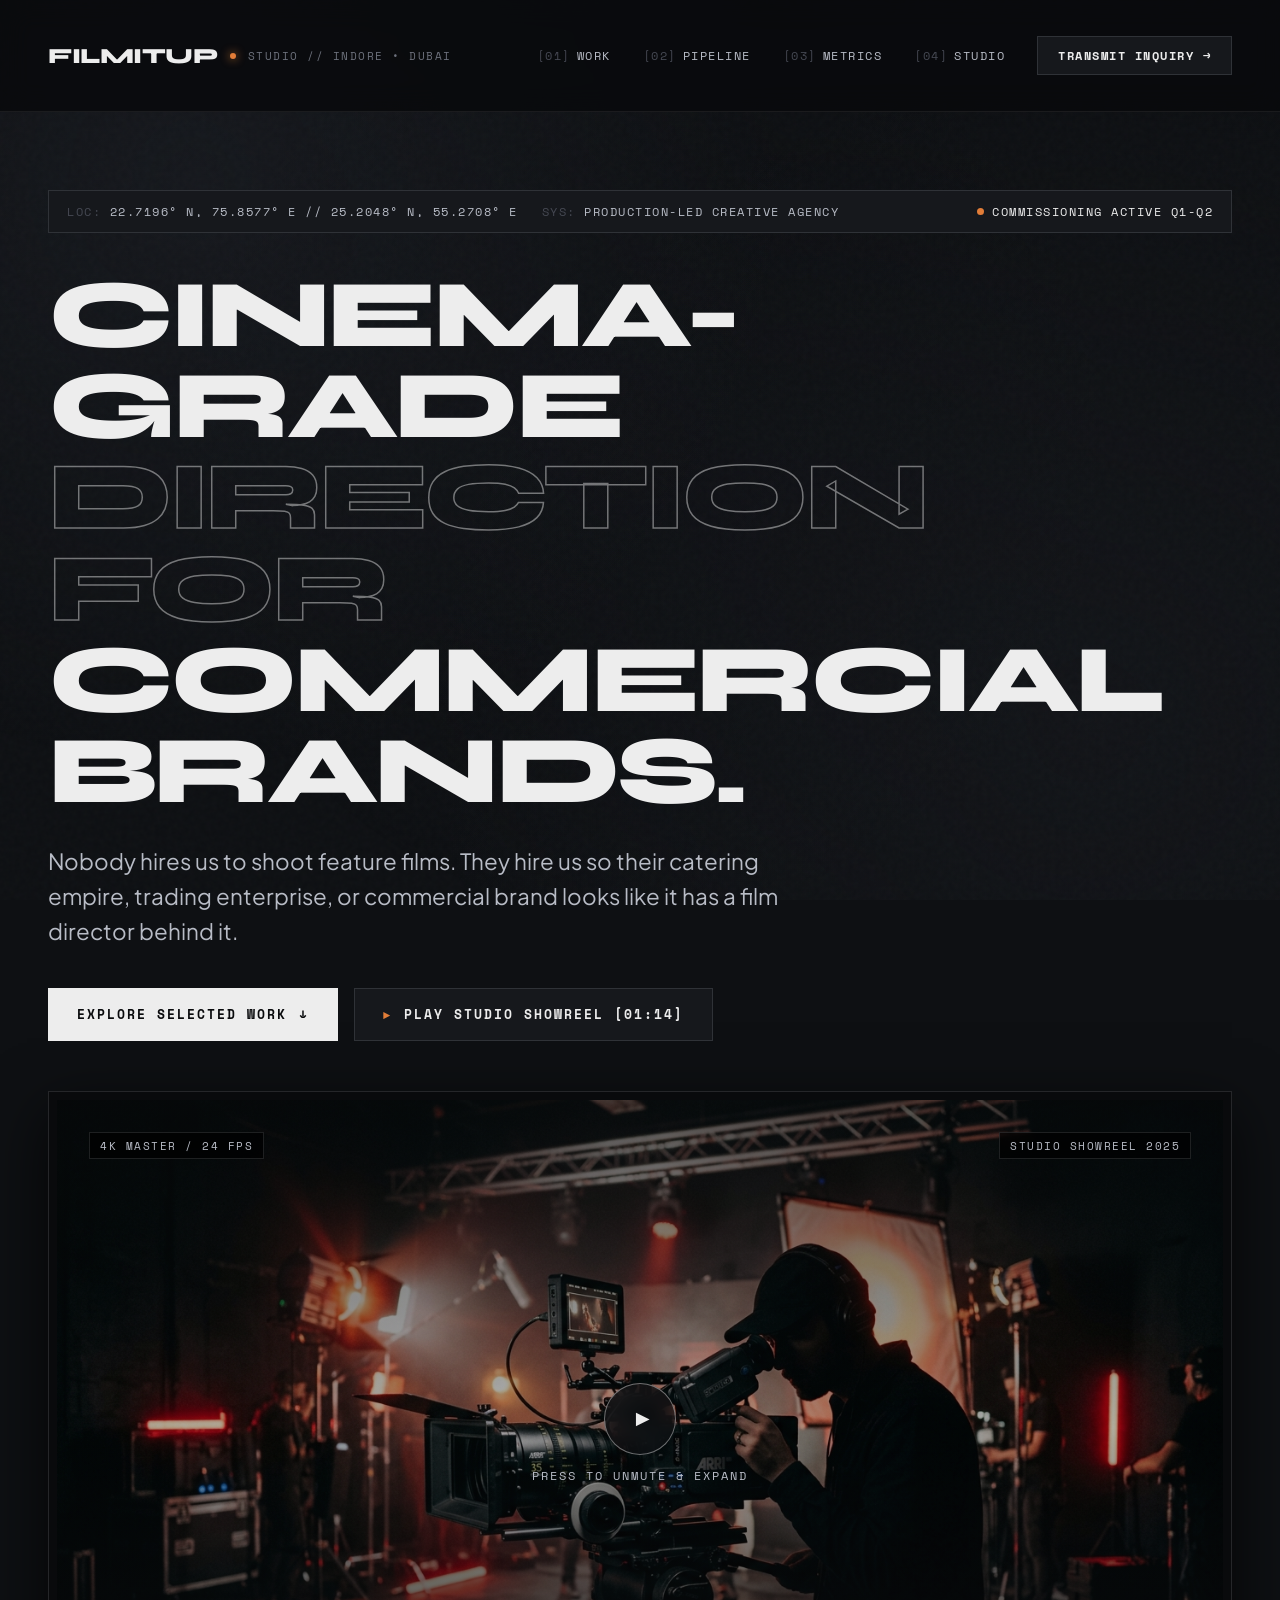
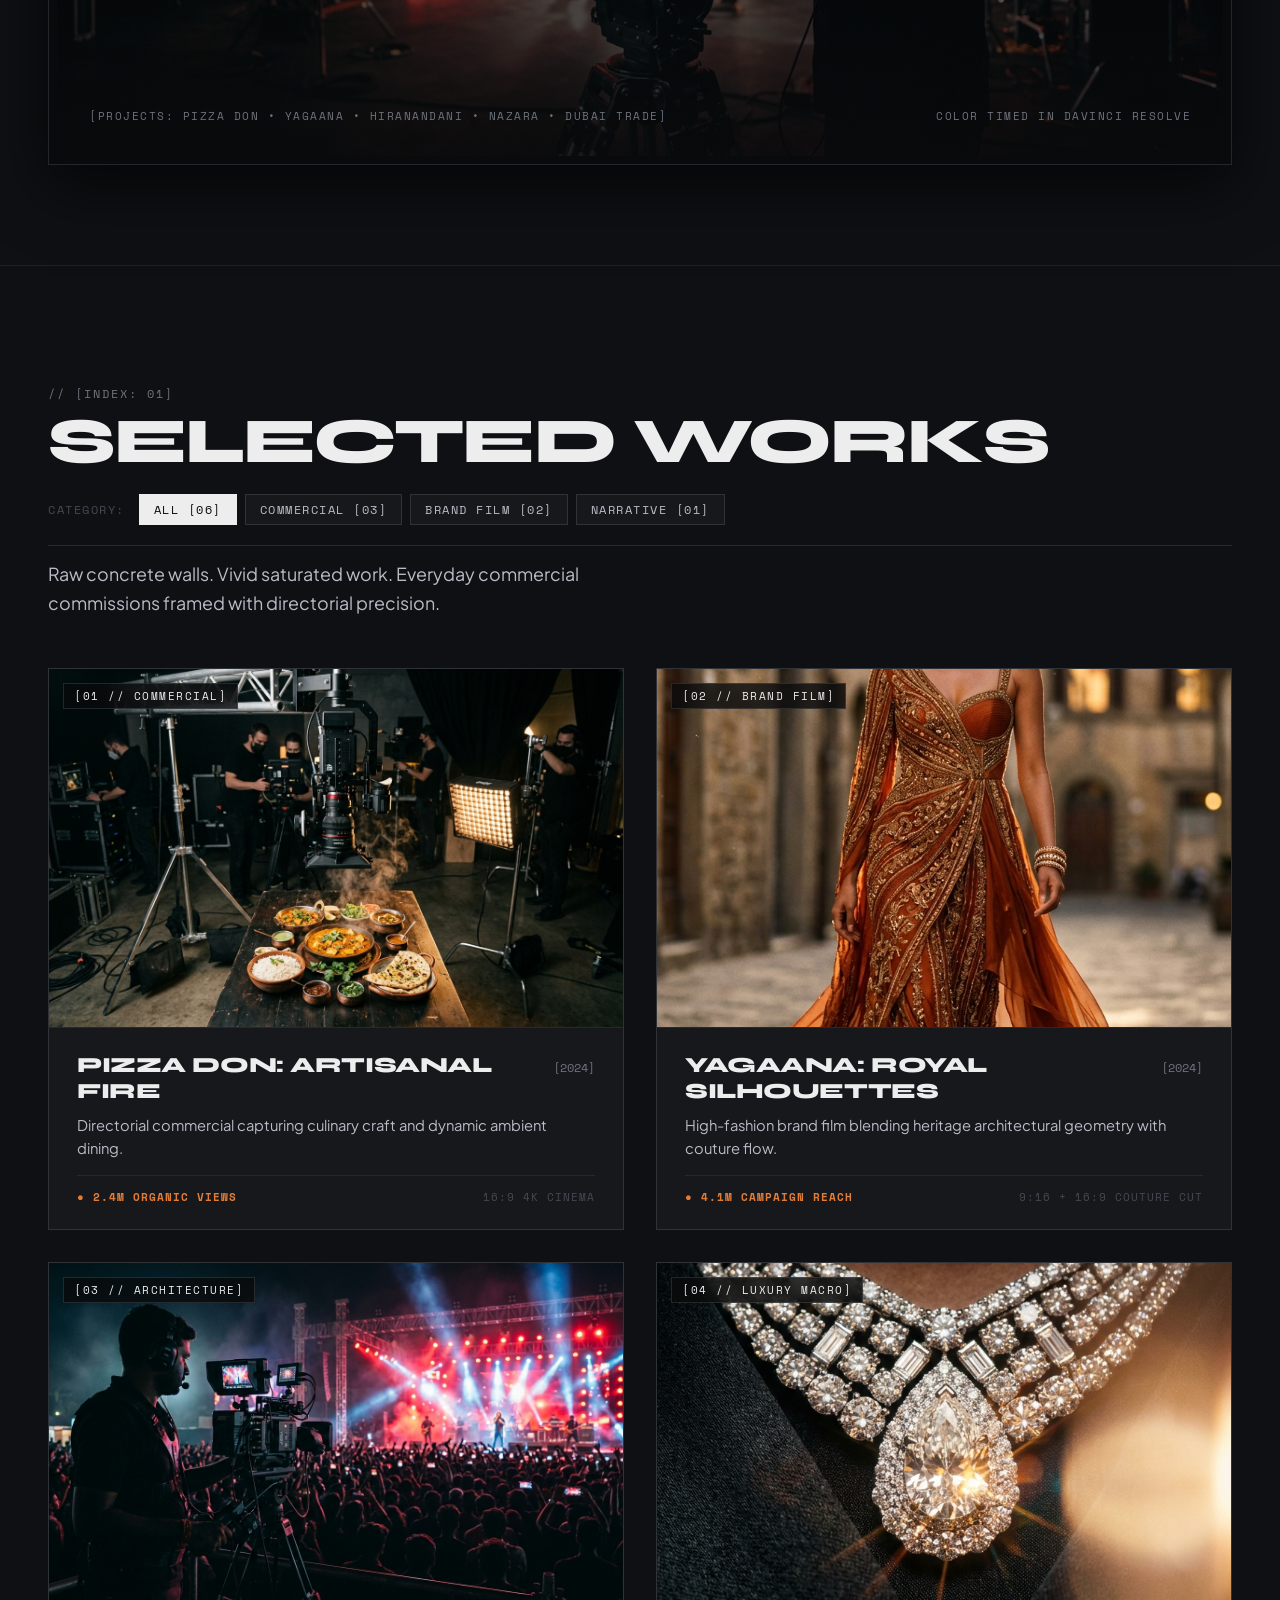
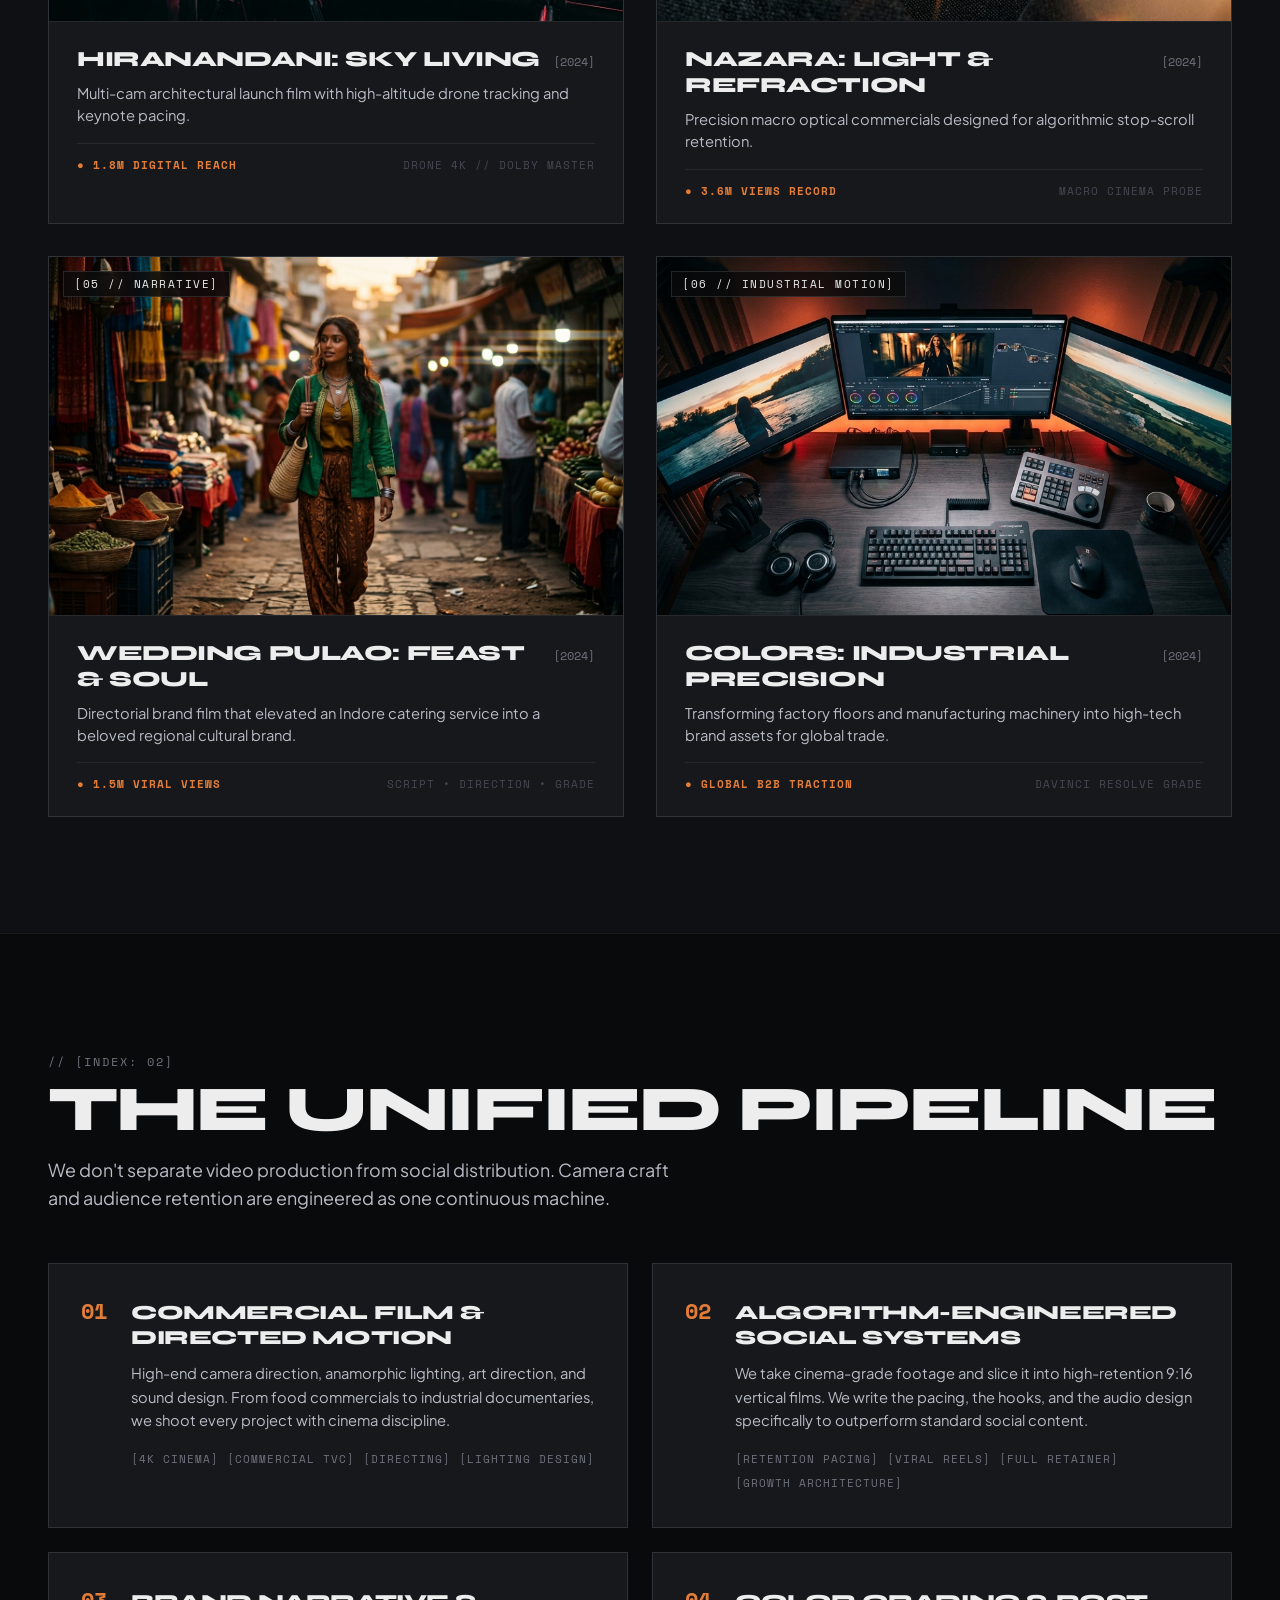
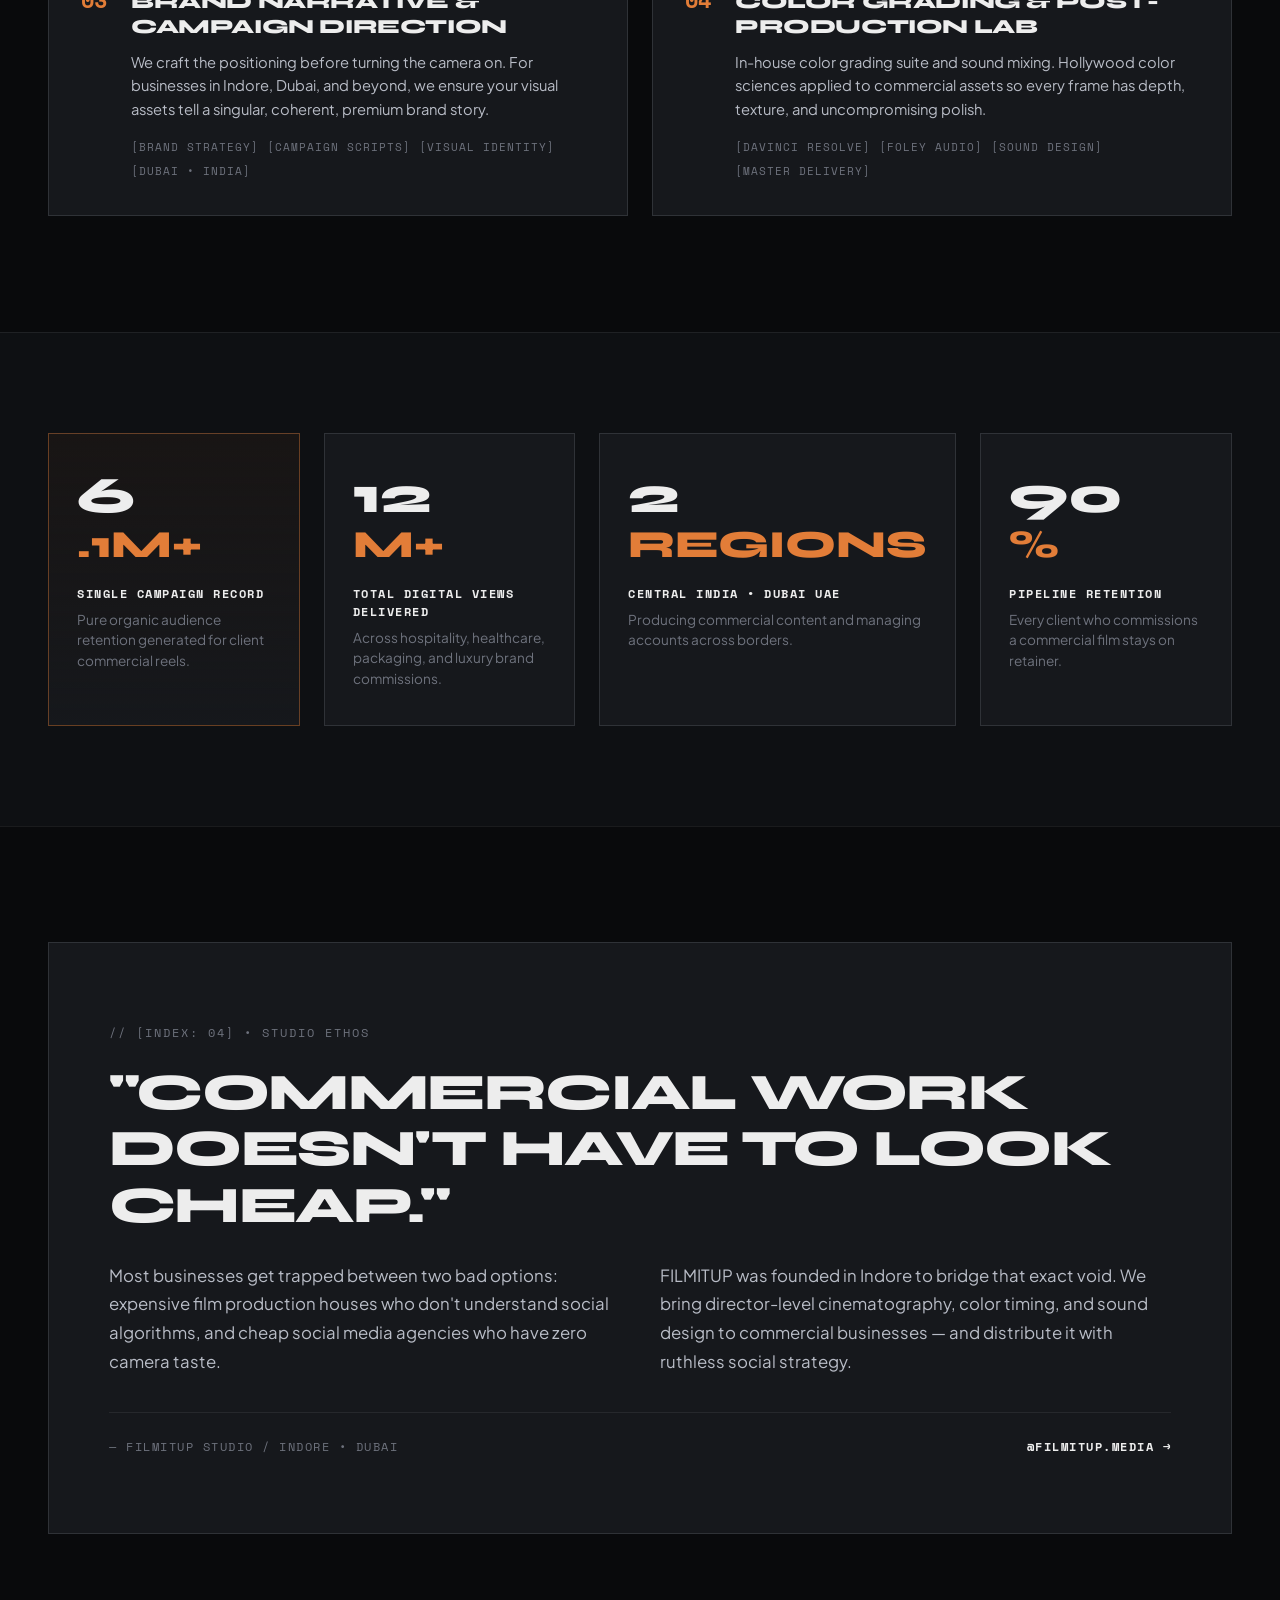
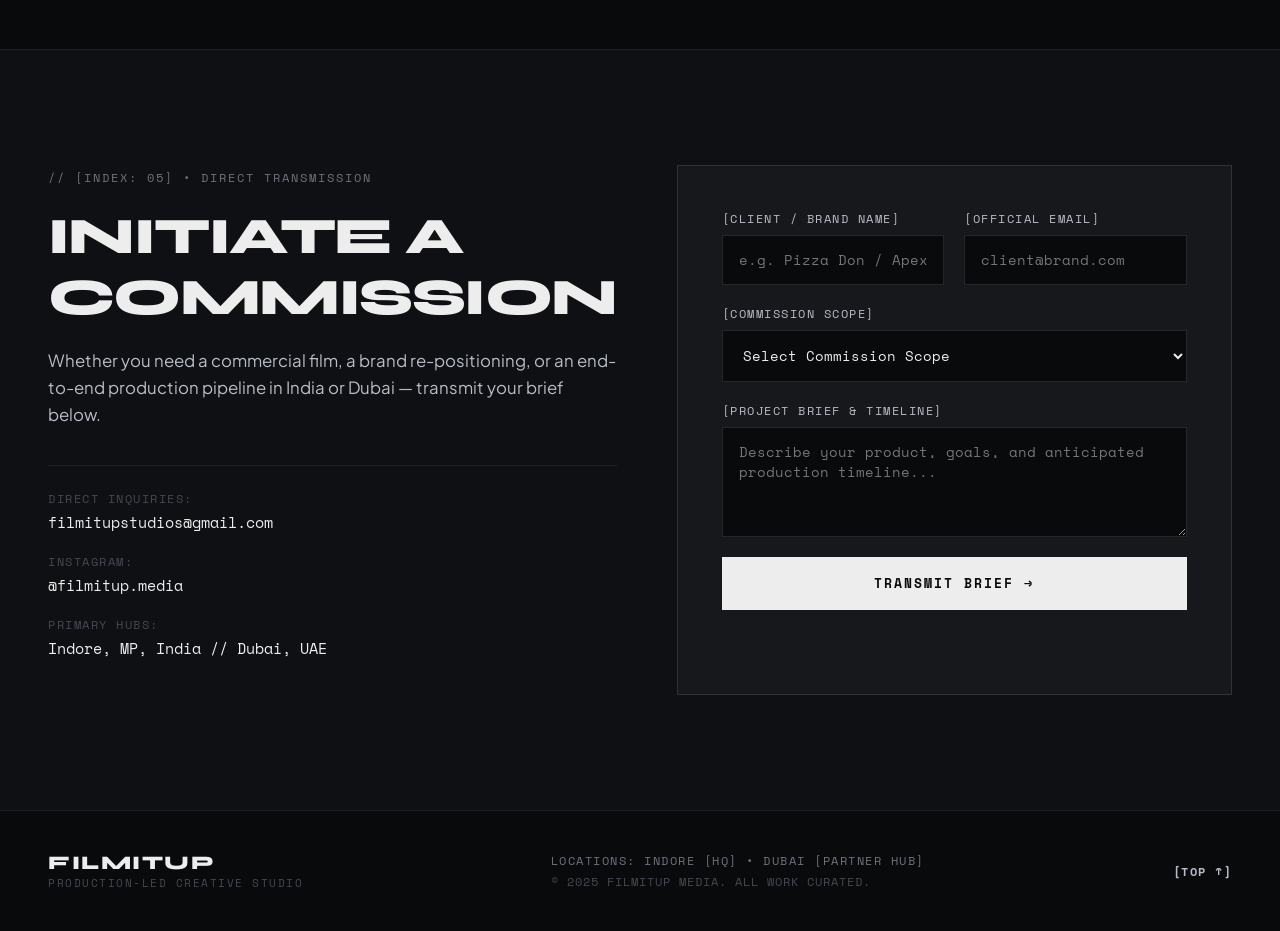
==== index.html @ 213236f2 "feat: FilmItUp brutalist concrete studio redesign" ====
<!DOCTYPE html>
<html lang="en">
<head>
  <meta charset="UTF-8" />
  <meta name="viewport" content="width=device-width, initial-scale=1.0" />
  <title>FILMITUP — Production-Led Creative Studio / Indore & Dubai</title>
  <meta name="description" content="FILMITUP is a production-led visual studio. We bring cinema-grade direction, commercial film production, and social-first systems to brands across India and Dubai." />
  
  <!-- Open Graph -->
  <meta property="og:type" content="website" />
  <meta property="og:title" content="FILMITUP — Production-Led Creative Studio" />
  <meta property="og:description" content="Cinema-grade direction applied to commercial brands across India & Dubai." />
  <meta property="og:url" content="https://filmitup.in/" />

  <!-- Fonts: Syne (Brutalist Architecture Display), Plus Jakarta Sans (Clean Grotesk Body), Space Mono (Technical Coordinates) -->
  <link rel="preconnect" href="https://fonts.googleapis.com">
  <link rel="preconnect" href="https://fonts.gstatic.com" crossorigin>
  <link href="https://fonts.googleapis.com/css2?family=Plus+Jakarta+Sans:wght@300;400;500;600;700;800&family=Space+Mono:ital,wght@0,400;0,700;1,400&family=Syne:wght@600;700;800&display=swap" rel="stylesheet">

  <link rel="stylesheet" href="style.css" />
</head>
<body class="studio-body">

  <!-- Ambient Fog Overlay & Film Grain -->
  <div class="fog-overlay" aria-hidden="true"></div>
  <div class="noise-overlay" aria-hidden="true"></div>

  <!-- Header / Navigation -->
  <header class="header">
    <div class="header-inner">
      <a href="#" class="brand-monolith">
        <span class="brand-code">FILMITUP</span>
        <span class="brand-status-dot"></span>
        <span class="brand-sub">STUDIO // INDORE &bull; DUBAI</span>
      </a>

      <nav class="nav-cluster">
        <a href="#work" class="nav-item"><span class="mono-idx">[01]</span> WORK</a>
        <a href="#pipeline" class="nav-item"><span class="mono-idx">[02]</span> PIPELINE</a>
        <a href="#metrics" class="nav-item"><span class="mono-idx">[03]</span> METRICS</a>
        <a href="#studio" class="nav-item"><span class="mono-idx">[04]</span> STUDIO</a>
        <a href="#contact" class="nav-cta-btn">TRANSMIT INQUIRY &rarr;</a>
      </nav>

      <button class="menu-toggle" id="menuToggle" aria-label="Toggle navigation">
        <span class="bar"></span>
        <span class="bar"></span>
      </button>
    </div>
  </header>

  <!-- Mobile Drawer -->
  <div class="mobile-drawer" id="mobileDrawer">
    <div class="drawer-header">
      <span class="mono-tag">// NAVIGATION INDEX</span>
      <button class="drawer-close" id="drawerClose">&times;</button>
    </div>
    <div class="drawer-links">
      <a href="#work" class="drawer-item"><span class="drawer-num">01</span> SELECTED WORK</a>
      <a href="#pipeline" class="drawer-item"><span class="drawer-num">02</span> THE PIPELINE</a>
      <a href="#metrics" class="drawer-item"><span class="drawer-num">03</span> PROVEN IMPACT</a>
      <a href="#studio" class="drawer-item"><span class="drawer-num">04</span> STUDIO ETHOS</a>
      <a href="#contact" class="drawer-item highlight"><span class="drawer-num">05</span> INITIATE PROJECT &rarr;</a>
    </div>
    <div class="drawer-footer">
      <span class="mono-dim">INDORE / CENTRAL INDIA &bull; DUBAI UAE</span>
      <span class="mono-dim">&copy; 2025 FILMITUP MEDIA</span>
    </div>
  </div>

  <main>
    <!-- HERO SECTION: Architectural Monolith -->
    <section class="hero-monolith" id="home">
      <div class="hero-container">
        
        <!-- Technical Coordinates Bar -->
        <div class="meta-coords-bar">
          <span class="coord-item"><span class="coord-label">LOC:</span> 22.7196&deg; N, 75.8577&deg; E // 25.2048&deg; N, 55.2708&deg; E</span>
          <span class="coord-item"><span class="coord-label">SYS:</span> PRODUCTION-LED CREATIVE AGENCY</span>
          <span class="coord-item status"><span class="pulse-dot"></span> COMMISSIONING ACTIVE Q1-Q2</span>
        </div>

        <!-- Giant Monolithic Headline -->
        <div class="hero-headline-block">
          <h1 class="hero-title">
            <span class="title-row">CINEMA-GRADE</span>
            <span class="title-row hollow">DIRECTION FOR</span>
            <span class="title-row">COMMERCIAL BRANDS.</span>
          </h1>
          <p class="hero-thesis">
            Nobody hires us to shoot feature films. They hire us so their catering empire, trading enterprise, or commercial brand looks like it has a film director behind it.
          </p>
        </div>

        <!-- Hero Actions -->
        <div class="hero-actions-bar">
          <a href="#work" class="btn-brutal primary">
            <span class="btn-text">EXPLORE SELECTED WORK</span>
            <span class="btn-icon">&darr;</span>
          </a>
          <button class="btn-brutal secondary" id="heroReelBtn">
            <span class="btn-pulse-icon">&#9658;</span>
            <span class="btn-text">PLAY STUDIO SHOWREEL [01:14]</span>
          </button>
        </div>

        <!-- Showreel Monolith Screen -->
        <div class="hero-screen-wrap">
          <div class="screen-frame" id="showreelScreen">
            <img src="images/hero.jpg" alt="FilmItUp Production Screen Still" class="screen-poster" />
            <div class="screen-overlay">
              <div class="screen-meta-top">
                <span class="spec-badge">4K MASTER / 24 FPS</span>
                <span class="spec-badge">STUDIO SHOWREEL 2025</span>
              </div>
              <div class="screen-center-play">
                <div class="play-ring">
                  <span class="play-arrow">&#9654;</span>
                </div>
                <span class="play-caption">PRESS TO UNMUTE & EXPAND</span>
              </div>
              <div class="screen-meta-bottom">
                <span class="spec-code">[PROJECTS: PIZZA DON &bull; YAGAANA &bull; HIRANANDANI &bull; NAZARA &bull; DUBAI TRADE]</span>
                <span class="spec-code">COLOR TIMED IN DAVINCI RESOLVE</span>
              </div>
            </div>
          </div>
        </div>

      </div>
    </section>

    <!-- SECTION 2: THE GALLERY (Selected Works) -->
    <section class="gallery-section" id="work">
      <div class="section-container">
        
        <div class="section-top-bar">
          <div class="section-title-wrap">
            <span class="mono-flag">// [INDEX: 01]</span>
            <h2 class="section-heading">SELECTED WORKS</h2>
          </div>
          <div class="gallery-controls">
            <span class="filter-label">CATEGORY:</span>
            <button class="gal-filter active" data-filter="all">ALL [06]</button>
            <button class="gal-filter" data-filter="commercial">COMMERCIAL [03]</button>
            <button class="gal-filter" data-filter="brand-film">BRAND FILM [02]</button>
            <button class="gal-filter" data-filter="narrative">NARRATIVE [01]</button>
          </div>
        </div>

        <p class="section-subtext">
          Raw concrete walls. Vivid saturated work. Everyday commercial commissions framed with directorial precision.
        </p>

        <!-- Works Grid -->
        <div class="works-grid">
          
          <!-- Project 1: Pizza Don -->
          <article class="work-monolith" data-category="commercial" data-title="PIZZA DON" data-client="Pizza Don Culinary Group" data-type="Culinary Commercial & TVC" data-metric="2.4M ORGANIC REACH &bull; 180% FOOTFALL SPIKE" data-year="2024" data-img="images/work-commercial.jpg" data-desc="High-energy culinary commercial celebrating authentic woodfired pizza craft, dynamic macro steam capture, and Foley sound design.">
            <div class="monolith-media">
              <img src="images/work-commercial.jpg" alt="Pizza Don Commercial Still" loading="lazy" />
              <div class="media-hover-overlay">
                <span class="hover-play-btn">&#9654; VIEW FILM DETAILS</span>
              </div>
              <div class="media-badge-tag">[01 // COMMERCIAL]</div>
            </div>
            <div class="monolith-meta">
              <div class="meta-row-header">
                <h3 class="meta-title">PIZZA DON: ARTISANAL FIRE</h3>
                <span class="meta-year">[2024]</span>
              </div>
              <p class="meta-brief">Directorial commercial capturing culinary craft and dynamic ambient dining.</p>
              <div class="meta-footer">
                <span class="meta-metric-tag">&#9679; 2.4M ORGANIC VIEWS</span>
                <span class="meta-spec">16:9 4K CINEMA</span>
              </div>
            </div>
          </article>

          <!-- Project 2: Yagaana -->
          <article class="work-monolith" data-category="brand-film" data-title="YAGAANA" data-client="Yagaana Haute Couture" data-type="Fashion Brand Film" data-metric="4.1M CAMPAIGN IMPRESSIONS &bull; VIRAL REACH" data-year="2024" data-img="images/reel-fashion.jpg" data-desc="Opulent luxury fashion film capturing royal Indian textiles against architectural stonework with slow-motion sunlight refractions.">
            <div class="monolith-media">
              <img src="images/reel-fashion.jpg" alt="Yagaana Couture Still" loading="lazy" />
              <div class="media-hover-overlay">
                <span class="hover-play-btn">&#9654; VIEW FILM DETAILS</span>
              </div>
              <div class="media-badge-tag">[02 // BRAND FILM]</div>
            </div>
            <div class="monolith-meta">
              <div class="meta-row-header">
                <h3 class="meta-title">YAGAANA: ROYAL SILHOUETTES</h3>
                <span class="meta-year">[2024]</span>
              </div>
              <p class="meta-brief">High-fashion brand film blending heritage architectural geometry with couture flow.</p>
              <div class="meta-footer">
                <span class="meta-metric-tag">&#9679; 4.1M CAMPAIGN REACH</span>
                <span class="meta-spec">9:16 + 16:9 COUTURE CUT</span>
              </div>
            </div>
          </article>

          <!-- Project 3: Hiranandani Estate -->
          <article class="work-monolith" data-category="commercial" data-title="HIRANANDANI" data-client="Hiranandani Group" data-type="Architecture & Launch Film" data-metric="VIP LAUNCH KEYNOTE &bull; 1.8M DIGITAL REACH" data-year="2024" data-img="images/work-event.jpg" data-desc="Large-scale cinematic coverage and brand film for ultra-luxury residential towers with drone cinematography and live event energy.">
            <div class="monolith-media">
              <img src="images/work-event.jpg" alt="Hiranandani Architecture Still" loading="lazy" />
              <div class="media-hover-overlay">
                <span class="hover-play-btn">&#9654; VIEW FILM DETAILS</span>
              </div>
              <div class="media-badge-tag">[03 // ARCHITECTURE]</div>
            </div>
            <div class="monolith-meta">
              <div class="meta-row-header">
                <h3 class="meta-title">HIRANANDANI: SKY LIVING</h3>
                <span class="meta-year">[2024]</span>
              </div>
              <p class="meta-brief">Multi-cam architectural launch film with high-altitude drone tracking and keynote pacing.</p>
              <div class="meta-footer">
                <span class="meta-metric-tag">&#9679; 1.8M DIGITAL REACH</span>
                <span class="meta-spec">DRONE 4K // DOLBY MASTER</span>
              </div>
            </div>
          </article>

          <!-- Project 4: Nazara Fine Diamonds -->
          <article class="work-monolith" data-category="commercial" data-title="NAZARA DIAMONDS" data-client="Nazara Luxury Jewelers" data-type="Macro Commercial Film" data-metric="3.6M VIRAL REEL VIEWS &bull; HIGH-TICKET INQUIRIES" data-year="2024" data-img="images/reel-jewelry.jpg" data-desc="Ultra-macro optical cinematography illuminating the refractive brilliance of bespoke solitaire diamonds and bridal craftsmanship.">
            <div class="monolith-media">
              <img src="images/reel-jewelry.jpg" alt="Nazara Diamonds Still" loading="lazy" />
              <div class="media-hover-overlay">
                <span class="hover-play-btn">&#9654; VIEW FILM DETAILS</span>
              </div>
              <div class="media-badge-tag">[04 // LUXURY MACRO]</div>
            </div>
            <div class="monolith-meta">
              <div class="meta-row-header">
                <h3 class="meta-title">NAZARA: LIGHT & REFRACTION</h3>
                <span class="meta-year">[2024]</span>
              </div>
              <p class="meta-brief">Precision macro optical commercials designed for algorithmic stop-scroll retention.</p>
              <div class="meta-footer">
                <span class="meta-metric-tag">&#9679; 3.6M VIEWS RECORD</span>
                <span class="meta-spec">MACRO CINEMA PROBE</span>
              </div>
            </div>
          </article>

          <!-- Project 5: Wedding Pulao -->
          <article class="work-monolith" data-category="narrative" data-title="WEDDING PULAO" data-client="Wedding Pulao Catering" data-type="Brand Narrative Campaign" data-metric="1.5M VIRAL VIEWS &bull; NATIONAL INQUIRIES" data-year="2024" data-img="images/work-brand.jpg" data-desc="Warm, celebratory narrative film proving that a catering company can have the storytelling depth of a Bollywood production.">
            <div class="monolith-media">
              <img src="images/work-brand.jpg" alt="Wedding Pulao Narrative Still" loading="lazy" />
              <div class="media-hover-overlay">
                <span class="hover-play-btn">&#9654; VIEW FILM DETAILS</span>
              </div>
              <div class="media-badge-tag">[05 // NARRATIVE]</div>
            </div>
            <div class="monolith-meta">
              <div class="meta-row-header">
                <h3 class="meta-title">WEDDING PULAO: FEAST & SOUL</h3>
                <span class="meta-year">[2024]</span>
              </div>
              <p class="meta-brief">Directorial brand film that elevated an Indore catering service into a beloved regional cultural brand.</p>
              <div class="meta-footer">
                <span class="meta-metric-tag">&#9679; 1.5M VIRAL VIEWS</span>
                <span class="meta-spec">SCRIPT &bull; DIRECTION &bull; GRADE</span>
              </div>
            </div>
          </article>

          <!-- Project 6: Colors Packaging & The Edit Suite -->
          <article class="work-monolith" data-category="brand-film" data-title="COLORS PACKAGING" data-client="Colors Packaging Corp" data-type="Industrial Brand Film" data-metric="GLOBAL B2B EXPORT CONTRACTS SIGNED" data-year="2024" data-img="images/work-editing.jpg" data-desc="Heavy industrial machines, automated manufacturing, and modern engineering shot like high-tech cinematic art.">
            <div class="monolith-media">
              <img src="images/work-editing.jpg" alt="Industrial Production Still" loading="lazy" />
              <div class="media-hover-overlay">
                <span class="hover-play-btn">&#9654; VIEW FILM DETAILS</span>
              </div>
              <div class="media-badge-tag">[06 // INDUSTRIAL MOTION]</div>
            </div>
            <div class="monolith-meta">
              <div class="meta-row-header">
                <h3 class="meta-title">COLORS: INDUSTRIAL PRECISION</h3>
                <span class="meta-year">[2024]</span>
              </div>
              <p class="meta-brief">Transforming factory floors and manufacturing machinery into high-tech brand assets for global trade.</p>
              <div class="meta-footer">
                <span class="meta-metric-tag">&#9679; GLOBAL B2B TRACTION</span>
                <span class="meta-spec">DAVINCI RESOLVE GRADE</span>
              </div>
            </div>
          </article>

        </div>
      </div>
    </section>

    <!-- SECTION 3: THE PIPELINE (Production + Social As One) -->
    <section class="pipeline-section" id="pipeline">
      <div class="section-container">
        
        <div class="section-title-wrap">
          <span class="mono-flag">// [INDEX: 02]</span>
          <h2 class="section-heading">THE UNIFIED PIPELINE</h2>
        </div>
        <p class="section-subtext">
          We don't separate video production from social distribution. Camera craft and audience retention are engineered as one continuous machine.
        </p>

        <div class="pipeline-blocks">
          
          <div class="pipeline-item">
            <div class="p-num">01</div>
            <div class="p-content">
              <h3 class="p-title">COMMERCIAL FILM & DIRECTED MOTION</h3>
              <p class="p-desc">
                High-end camera direction, anamorphic lighting, art direction, and sound design. From food commercials to industrial documentaries, we shoot every project with cinema discipline.
              </p>
              <div class="p-tags">
                <span>[4K CINEMA]</span>
                <span>[COMMERCIAL TVC]</span>
                <span>[DIRECTING]</span>
                <span>[LIGHTING DESIGN]</span>
              </div>
            </div>
          </div>

          <div class="pipeline-item">
            <div class="p-num">02</div>
            <div class="p-content">
              <h3 class="p-title">ALGORITHM-ENGINEERED SOCIAL SYSTEMS</h3>
              <p class="p-desc">
                We take cinema-grade footage and slice it into high-retention 9:16 vertical films. We write the pacing, the hooks, and the audio design specifically to outperform standard social content.
              </p>
              <div class="p-tags">
                <span>[RETENTION PACING]</span>
                <span>[VIRAL REELS]</span>
                <span>[FULL RETAINER]</span>
                <span>[GROWTH ARCHITECTURE]</span>
              </div>
            </div>
          </div>

          <div class="pipeline-item">
            <div class="p-num">03</div>
            <div class="p-content">
              <h3 class="p-title">BRAND NARRATIVE & CAMPAIGN DIRECTION</h3>
              <p class="p-desc">
                We craft the positioning before turning the camera on. For businesses in Indore, Dubai, and beyond, we ensure your visual assets tell a singular, coherent, premium brand story.
              </p>
              <div class="p-tags">
                <span>[BRAND STRATEGY]</span>
                <span>[CAMPAIGN SCRIPTS]</span>
                <span>[VISUAL IDENTITY]</span>
                <span>[DUBAI &bull; INDIA]</span>
              </div>
            </div>
          </div>

          <div class="pipeline-item">
            <div class="p-num">04</div>
            <div class="p-content">
              <h3 class="p-title">COLOR GRADING & POST-PRODUCTION LAB</h3>
              <p class="p-desc">
                In-house color grading suite and sound mixing. Hollywood color sciences applied to commercial assets so every frame has depth, texture, and uncompromising polish.
              </p>
              <div class="p-tags">
                <span>[DAVINCI RESOLVE]</span>
                <span>[FOLEY AUDIO]</span>
                <span>[SOUND DESIGN]</span>
                <span>[MASTER DELIVERY]</span>
              </div>
            </div>
          </div>

        </div>
      </div>
    </section>

    <!-- SECTION 4: PROVEN METRICS (Real Outcomes) -->
    <section class="metrics-section" id="metrics">
      <div class="section-container">
        
        <div class="metrics-grid">
          <div class="metric-block highlight">
            <div class="m-val" data-target="7">0</div><span class="m-suffix">.1M+</span>
            <div class="m-label">SINGLE CAMPAIGN RECORD</div>
            <div class="m-sub">Pure organic audience retention generated for client commercial reels.</div>
          </div>

          <div class="metric-block">
            <div class="m-val" data-target="14">0</div><span class="m-suffix">M+</span>
            <div class="m-label">TOTAL DIGITAL VIEWS DELIVERED</div>
            <div class="m-sub">Across hospitality, healthcare, packaging, and luxury brand commissions.</div>
          </div>

          <div class="metric-block">
            <div class="m-val">2</div><span class="m-suffix"> REGIONS</span>
            <div class="m-label">CENTRAL INDIA &bull; DUBAI UAE</div>
            <div class="m-sub">Producing commercial content and managing accounts across borders.</div>
          </div>

          <div class="metric-block">
            <div class="m-val" data-target="100">0</div><span class="m-suffix">%</span>
            <div class="m-label">PIPELINE RETENTION</div>
            <div class="m-sub">Every client who commissions a commercial film stays on retainer.</div>
          </div>
        </div>

      </div>
    </section>

    <!-- SECTION 5: STUDIO ETHOS / MANIFESTO -->
    <section class="ethos-section" id="studio">
      <div class="section-container">
        
        <div class="ethos-card">
          <span class="mono-flag">// [INDEX: 04] &bull; STUDIO ETHOS</span>
          <h2 class="ethos-headline">
            "COMMERCIAL WORK DOESN'T HAVE TO LOOK CHEAP."
          </h2>
          <div class="ethos-body">
            <p>
              Most businesses get trapped between two bad options: expensive film production houses who don't understand social algorithms, and cheap social media agencies who have zero camera taste.
            </p>
            <p>
              FILMITUP was founded in Indore to bridge that exact void. We bring director-level cinematography, color timing, and sound design to commercial businesses — and distribute it with ruthless social strategy.
            </p>
          </div>
          <div class="ethos-footer">
            <span class="ethos-sig">&mdash; FILMITUP STUDIO / INDORE &bull; DUBAI</span>
            <a href="https://instagram.com/filmitup.media" target="_blank" class="ethos-insta-link">@FILMITUP.MEDIA &rarr;</a>
          </div>
        </div>

      </div>
    </section>

    <!-- SECTION 6: DIRECT CHANNEL (Contact) -->
    <section class="contact-section" id="contact">
      <div class="section-container">
        
        <div class="contact-monolith-grid">
          
          <div class="contact-left">
            <span class="mono-flag">// [INDEX: 05] &bull; DIRECT TRANSMISSION</span>
            <h2 class="contact-heading">INITIATE A COMMISSION</h2>
            <p class="contact-lead">
              Whether you need a commercial film, a brand re-positioning, or an end-to-end production pipeline in India or Dubai — transmit your brief below.
            </p>

            <div class="direct-channels-list">
              <div class="channel-row">
                <span class="chan-label">DIRECT INQUIRIES:</span>
                <a href="mailto:filmitupstudios@gmail.com" class="chan-val">filmitupstudios@gmail.com</a>
              </div>
              <div class="channel-row">
                <span class="chan-label">INSTAGRAM:</span>
                <a href="https://instagram.com/filmitup.media" target="_blank" class="chan-val">@filmitup.media</a>
              </div>
              <div class="channel-row">
                <span class="chan-label">PRIMARY HUBS:</span>
                <span class="chan-val">Indore, MP, India // Dubai, UAE</span>
              </div>
            </div>
          </div>

          <div class="contact-right">
            <form class="terminal-form" id="commissionForm">
              
              <div class="form-row-2">
                <div class="form-field">
                  <label for="clientName">[CLIENT / BRAND NAME]</label>
                  <input type="text" id="clientName" name="name" required placeholder="e.g. Pizza Don / Apex Trading" />
                </div>
                <div class="form-field">
                  <label for="clientEmail">[OFFICIAL EMAIL]</label>
                  <input type="email" id="clientEmail" name="email" required placeholder="client@brand.com" />
                </div>
              </div>

              <div class="form-field">
                <label for="commissionType">[COMMISSION SCOPE]</label>
                <select id="commissionType" name="scope" required>
                  <option value="" disabled selected>Select Commission Scope</option>
                  <option value="commercial">Commercial Film / TVC Campaign</option>
                  <option value="social-pipeline">Full Production + Social Pipeline (Monthly)</option>
                  <option value="brand-film">Brand Film & Identity Overhaul</option>
                  <option value="dubai-global">International / Dubai Trade Commission</option>
                  <option value="other">Bespoke Production Scope</option>
                </select>
              </div>

              <div class="form-field">
                <label for="projectDetails">[PROJECT BRIEF & TIMELINE]</label>
                <textarea id="projectDetails" name="details" rows="4" required placeholder="Describe your product, goals, and anticipated production timeline..."></textarea>
              </div>

              <button type="submit" class="btn-brutal primary w-full" id="submitBtn">
                <span class="btn-text">TRANSMIT BRIEF &rarr;</span>
              </button>

              <div class="form-status-msg" id="formStatus"></div>
            </form>
          </div>

        </div>

      </div>
    </section>
  </main>

  <!-- Studio Footer -->
  <footer class="studio-footer">
    <div class="section-container footer-flex">
      <div class="footer-col">
        <span class="footer-brand">FILMITUP</span>
        <span class="footer-tagline">PRODUCTION-LED CREATIVE STUDIO</span>
      </div>
      <div class="footer-col center">
        <span>LOCATIONS: INDORE [HQ] &bull; DUBAI [PARTNER HUB]</span>
        <span class="mono-dim">&copy; 2025 FILMITUP MEDIA. ALL WORK CURATED.</span>
      </div>
      <div class="footer-col right">
        <a href="#home" class="back-to-top">[TOP &uarr;]</a>
      </div>
    </div>
  </footer>

  <!-- Lightbox Modal for Case Studies -->
  <div class="case-lightbox" id="caseLightbox" aria-hidden="true" role="dialog">
    <div class="lightbox-backdrop" id="lightboxBackdrop"></div>
    <div class="lightbox-panel">
      <button class="lightbox-close-btn" id="lightboxClose" aria-label="Close Case Study">&times;</button>
      <div class="lightbox-body" id="lightboxBody">
        <!-- Injected via JavaScript -->
      </div>
    </div>
  </div>

  <script src="script.js"></script>
</body>
</html>
---- style.css ----
/* ==========================================================================
   FILMITUP — BRUTALIST CONCRETE STUDIO
   Architecture: Raw Basalt, Matte Cement, Deep Shadow, Atmospheric Fog
   Typography: Syne (Architectural Display), Plus Jakarta Sans, Space Mono
   ========================================================================== */

/* ---------- 1. Reset & Root Variables ---------- */
*, *::before, *::after {
  margin: 0;
  padding: 0;
  box-sizing: border-box;
}

:root {
  /* Concrete & Basalt Palette */
  --bg-void: #090A0C;
  --bg-basalt: #0E1013;
  --bg-cement: #16181C;
  --bg-slab: #1E2026;
  --bg-slab-hover: #262930;

  /* Architectural Stone & Fog Borders */
  --border-subtle: rgba(255, 255, 255, 0.07);
  --border-stone: rgba(180, 185, 195, 0.16);
  --border-focus: rgba(237, 237, 237, 0.4);

  /* Typography Colors */
  --text-titanium: #EDEDED;
  --text-silver: #B8BCC6;
  --text-muted: #6E727D;
  --text-dim: #454852;

  /* Restrained Accents */
  --accent-amber: #E27D38; /* Raw tungsten/film light */
  --accent-amber-glow: rgba(226, 125, 56, 0.15);

  /* Fonts */
  --font-display: 'Syne', -apple-system, sans-serif;
  --font-body: 'Plus Jakarta Sans', -apple-system, sans-serif;
  --font-mono: 'Space Mono', monospace;

  /* Layout */
  --container-max: 1360px;
  --section-pad: clamp(80px, 9vw, 140px);
  --ease-brutal: cubic-bezier(0.16, 1, 0.3, 1);
}

html {
  scroll-behavior: smooth;
  background-color: var(--bg-void);
  color: var(--text-titanium);
  font-family: var(--font-body);
  scrollbar-width: thin;
  scrollbar-color: var(--bg-slab) var(--bg-void);
}

html::-webkit-scrollbar {
  width: 6px;
}
html::-webkit-scrollbar-track {
  background: var(--bg-void);
}
html::-webkit-scrollbar-thumb {
  background: var(--bg-slab);
  border-radius: 2px;
}

body.studio-body {
  background-color: var(--bg-basalt);
  color: var(--text-titanium);
  overflow-x: hidden;
  -webkit-font-smoothing: antialiased;
  position: relative;
  min-height: 100vh;
}

/* Atmospheric Fog & Noise Overlays */
.fog-overlay {
  position: fixed;
  inset: 0;
  pointer-events: none;
  z-index: 1;
  background:
    radial-gradient(circle at 15% 20%, rgba(35, 38, 46, 0.4) 0%, transparent 45%),
    radial-gradient(circle at 85% 80%, rgba(28, 30, 36, 0.35) 0%, transparent 50%),
    radial-gradient(circle at 50% 50%, rgba(18, 20, 24, 0.2) 0%, transparent 60%);
}

.noise-overlay {
  position: fixed;
  inset: 0;
  pointer-events: none;
  z-index: 2;
  opacity: 0.025;
  background-image: url("data:image/svg+xml,%3Csvg viewBox='0 0 200 200' xmlns='http://www.w3.org/2000/svg'%3E%3Cfilter id='noiseFilter'%3E%3CfeTurbulence type='fractalNoise' baseFrequency='0.8' numOctaves='3' stitchTiles='stitch'/%3E%3C/filter%3E%3Crect width='100%25' height='100%25' filter='url(%23noiseFilter)'/%3E%3C/svg%3E");
}

/* Common Container */
.section-container {
  width: 100%;
  max-width: var(--container-max);
  margin: 0 auto;
  padding: 0 clamp(20px, 4vw, 48px);
  position: relative;
  z-index: 3;
}

/* Common Typography & Mono Tags */
.mono-flag {
  font-family: var(--font-mono);
  font-size: 0.76rem;
  letter-spacing: 2px;
  color: var(--text-muted);
  text-transform: uppercase;
  display: inline-block;
  margin-bottom: 8px;
}

.mono-dim {
  font-family: var(--font-mono);
  font-size: 0.72rem;
  color: var(--text-dim);
  letter-spacing: 1px;
}

.section-heading {
  font-family: var(--font-display);
  font-size: clamp(2rem, 5vw, 4rem);
  font-weight: 800;
  letter-spacing: -0.03em;
  color: var(--text-titanium);
  line-height: 1;
  text-transform: uppercase;
}

.section-subtext {
  font-size: clamp(1rem, 1.4vw, 1.15rem);
  color: var(--text-silver);
  max-width: 640px;
  line-height: 1.6;
  margin-top: 14px;
  margin-bottom: 50px;
}

/* ---------- 2. Header & Navigation ---------- */
.header {
  position: fixed;
  top: 0;
  left: 0;
  width: 100%;
  z-index: 100;
  background: rgba(9, 10, 12, 0.85);
  backdrop-filter: blur(14px);
  -webkit-backdrop-filter: blur(14px);
  border-bottom: 1px solid var(--border-subtle);
  transition: padding 0.3s var(--ease-brutal), background 0.3s;
}

.header-inner {
  max-width: var(--container-max);
  margin: 0 auto;
  padding: 18px clamp(20px, 4vw, 48px);
  display: flex;
  align-items: center;
  justify-content: space-between;
}

.brand-monolith {
  display: flex;
  align-items: center;
  gap: 12px;
  text-decoration: none;
  color: var(--text-titanium);
}

.brand-code {
  font-family: var(--font-display);
  font-size: 1.35rem;
  font-weight: 800;
  letter-spacing: -0.02em;
}

.brand-status-dot {
  width: 6px;
  height: 6px;
  border-radius: 50%;
  background: var(--accent-amber);
  box-shadow: 0 0 10px var(--accent-amber);
}

.brand-sub {
  font-family: var(--font-mono);
  font-size: 0.68rem;
  letter-spacing: 1.5px;
  color: var(--text-muted);
}

.nav-cluster {
  display: flex;
  align-items: center;
  gap: 32px;
}

.nav-item {
  font-family: var(--font-mono);
  font-size: 0.78rem;
  letter-spacing: 1.5px;
  color: var(--text-silver);
  text-decoration: none;
  transition: color 0.2s;
  display: inline-flex;
  align-items: center;
  gap: 6px;
}

.nav-item .mono-idx {
  color: var(--text-dim);
}

.nav-item:hover {
  color: var(--text-titanium);
}

.nav-cta-btn {
  font-family: var(--font-mono);
  font-size: 0.75rem;
  letter-spacing: 1.5px;
  font-weight: 700;
  color: var(--text-titanium);
  background: var(--bg-cement);
  border: 1px solid var(--border-stone);
  padding: 10px 20px;
  text-decoration: none;
  transition: all 0.25s var(--ease-brutal);
}

.nav-cta-btn:hover {
  background: var(--text-titanium);
  color: var(--bg-void);
  border-color: var(--text-titanium);
}

.menu-toggle {
  display: none;
  flex-direction: column;
  gap: 6px;
  background: none;
  border: none;
  cursor: pointer;
  padding: 4px;
}

.menu-toggle .bar {
  width: 26px;
  height: 2px;
  background: var(--text-titanium);
  transition: 0.3s;
}

/* Mobile Drawer */
.mobile-drawer {
  position: fixed;
  inset: 0;
  background: var(--bg-void);
  z-index: 1000;
  padding: 30px clamp(20px, 4vw, 40px);
  display: flex;
  flex-direction: column;
  justify-content: space-between;
  transform: translateY(-100%);
  transition: transform 0.4s var(--ease-brutal);
}

.mobile-drawer.open {
  transform: translateY(0);
}

.drawer-header {
  display: flex;
  justify-content: space-between;
  align-items: center;
  padding-bottom: 20px;
  border-bottom: 1px solid var(--border-subtle);
}

.drawer-close {
  background: none;
  border: 1px solid var(--border-stone);
  color: var(--text-titanium);
  width: 40px;
  height: 40px;
  font-size: 1.5rem;
  cursor: pointer;
}

.drawer-links {
  display: flex;
  flex-direction: column;
  gap: 24px;
  margin: auto 0;
}

.drawer-item {
  font-family: var(--font-display);
  font-size: 2rem;
  font-weight: 700;
  color: var(--text-silver);
  text-decoration: none;
  display: flex;
  align-items: center;
  gap: 16px;
  letter-spacing: -0.02em;
}

.drawer-num {
  font-family: var(--font-mono);
  font-size: 1rem;
  color: var(--text-dim);
}

.drawer-item.highlight {
  color: var(--accent-amber);
}

.drawer-footer {
  display: flex;
  flex-direction: column;
  gap: 6px;
  padding-top: 20px;
  border-top: 1px solid var(--border-subtle);
}

/* ---------- 3. Hero Monolith Section ---------- */
.hero-monolith {
  padding-top: clamp(140px, 15vw, 190px);
  padding-bottom: clamp(60px, 8vw, 100px);
  position: relative;
  z-index: 3;
}

.hero-container {
  max-width: var(--container-max);
  margin: 0 auto;
  padding: 0 clamp(20px, 4vw, 48px);
}

.meta-coords-bar {
  display: flex;
  align-items: center;
  gap: 24px;
  padding: 12px 18px;
  background: var(--bg-cement);
  border: 1px solid var(--border-stone);
  font-family: var(--font-mono);
  font-size: 0.72rem;
  letter-spacing: 1.5px;
  color: var(--text-silver);
  margin-bottom: 36px;
  flex-wrap: wrap;
}

.coord-label {
  color: var(--text-dim);
}

.coord-item.status {
  margin-left: auto;
  color: var(--text-titanium);
  display: flex;
  align-items: center;
  gap: 8px;
}

.pulse-dot {
  width: 7px;
  height: 7px;
  border-radius: 50%;
  background: var(--accent-amber);
  animation: pulseAmber 2s infinite;
}

@keyframes pulseAmber {
  0%, 100% { opacity: 1; transform: scale(1); }
  50% { opacity: 0.4; transform: scale(0.85); }
}

.hero-headline-block {
  margin-bottom: 40px;
}

.hero-title {
  font-family: var(--font-display);
  font-size: clamp(2.5rem, 7.5vw, 6.5rem);
  font-weight: 800;
  line-height: 0.95;
  letter-spacing: -0.04em;
  text-transform: uppercase;
}

.title-row {
  display: block;
}

.title-row.hollow {
  color: transparent;
  -webkit-text-stroke: 1.5px rgba(237, 237, 237, 0.45);
}

.hero-thesis {
  font-size: clamp(1.1rem, 1.8vw, 1.4rem);
  color: var(--text-silver);
  max-width: 760px;
  line-height: 1.55;
  margin-top: 28px;
  font-weight: 400;
}

/* Hero Actions Bar */
.hero-actions-bar {
  display: flex;
  align-items: center;
  gap: 16px;
  margin-bottom: 50px;
  flex-wrap: wrap;
}

/* Brutalist Buttons */
.btn-brutal {
  font-family: var(--font-mono);
  font-size: 0.8rem;
  letter-spacing: 2px;
  font-weight: 700;
  padding: 16px 28px;
  border: 1px solid var(--border-stone);
  background: transparent;
  color: var(--text-titanium);
  text-decoration: none;
  cursor: pointer;
  display: inline-flex;
  align-items: center;
  gap: 12px;
  transition: all 0.25s var(--ease-brutal);
}

.btn-brutal.primary {
  background: var(--text-titanium);
  color: var(--bg-void);
  border-color: var(--text-titanium);
}

.btn-brutal.primary:hover {
  background: #ffffff;
  box-shadow: 0 0 30px rgba(255, 255, 255, 0.2);
  transform: translateY(-2px);
}

.btn-brutal.secondary {
  background: var(--bg-cement);
}

.btn-brutal.secondary:hover {
  background: var(--bg-slab-hover);
  border-color: var(--text-titanium);
  transform: translateY(-2px);
}

.btn-pulse-icon {
  font-size: 0.75rem;
  color: var(--accent-amber);
}

.w-full {
  width: 100%;
  justify-content: center;
}

/* Showreel Monolith Screen */
.hero-screen-wrap {
  width: 100%;
  border: 1px solid var(--border-stone);
  background: var(--bg-void);
  padding: 8px;
  box-shadow: 0 20px 60px rgba(0, 0, 0, 0.7);
}

.screen-frame {
  position: relative;
  aspect-ratio: 16/9;
  background: #000;
  overflow: hidden;
  cursor: pointer;
}

.screen-poster {
  width: 100%;
  height: 100%;
  object-fit: cover;
  transition: transform 0.8s var(--ease-brutal), opacity 0.5s;
  opacity: 0.85;
}

.screen-frame:hover .screen-poster {
  transform: scale(1.03);
  opacity: 0.95;
}

.screen-overlay {
  position: absolute;
  inset: 0;
  background: linear-gradient(0deg, rgba(9, 10, 12, 0.9) 0%, rgba(9, 10, 12, 0.2) 50%, rgba(9, 10, 12, 0.6) 100%);
  display: flex;
  flex-direction: column;
  justify-content: space-between;
  padding: clamp(16px, 3vw, 32px);
}

.screen-meta-top,
.screen-meta-bottom {
  display: flex;
  justify-content: space-between;
  align-items: center;
  font-family: var(--font-mono);
  font-size: 0.7rem;
  letter-spacing: 1.5px;
}

.spec-badge {
  background: rgba(0, 0, 0, 0.7);
  backdrop-filter: blur(8px);
  border: 1px solid var(--border-stone);
  padding: 4px 10px;
  color: var(--text-silver);
}

.spec-code {
  color: var(--text-muted);
}

.screen-center-play {
  margin: auto;
  display: flex;
  flex-direction: column;
  align-items: center;
  gap: 12px;
}

.play-ring {
  width: 72px;
  height: 72px;
  border-radius: 50%;
  border: 1px solid rgba(255, 255, 255, 0.4);
  background: rgba(14, 16, 19, 0.6);
  backdrop-filter: blur(10px);
  display: flex;
  align-items: center;
  justify-content: center;
  transition: all 0.3s var(--ease-brutal);
}

.play-arrow {
  color: var(--text-titanium);
  font-size: 1.1rem;
  margin-left: 3px;
}

.screen-frame:hover .play-ring {
  transform: scale(1.15);
  background: var(--text-titanium);
  border-color: var(--text-titanium);
}

.screen-frame:hover .play-arrow {
  color: var(--bg-void);
}

.play-caption {
  font-family: var(--font-mono);
  font-size: 0.72rem;
  letter-spacing: 2px;
  color: var(--text-silver);
}

/* ---------- 4. The Gallery (Selected Works) ---------- */
.gallery-section {
  padding: var(--section-pad) 0;
  border-top: 1px solid var(--border-subtle);
  background: var(--bg-basalt);
}

.section-top-bar {
  display: flex;
  align-items: flex-end;
  justify-content: space-between;
  border-bottom: 1px solid var(--border-stone);
  padding-bottom: 20px;
  flex-wrap: wrap;
  gap: 20px;
}

.gallery-controls {
  display: flex;
  align-items: center;
  gap: 8px;
  flex-wrap: wrap;
}

.filter-label {
  font-family: var(--font-mono);
  font-size: 0.72rem;
  letter-spacing: 1.5px;
  color: var(--text-dim);
  margin-right: 6px;
}

.gal-filter {
  font-family: var(--font-mono);
  font-size: 0.72rem;
  letter-spacing: 1.5px;
  padding: 6px 14px;
  background: var(--bg-cement);
  border: 1px solid var(--border-stone);
  color: var(--text-silver);
  cursor: pointer;
  transition: all 0.2s;
}

.gal-filter:hover,
.gal-filter.active {
  background: var(--text-titanium);
  color: var(--bg-void);
  border-color: var(--text-titanium);
}

/* Works Grid — 2 Columns Heavy Architectural Monoliths */
.works-grid {
  display: grid;
  grid-template-columns: repeat(2, 1fr);
  gap: 32px;
}

.work-monolith {
  background: var(--bg-cement);
  border: 1px solid var(--border-stone);
  display: flex;
  flex-direction: column;
  cursor: pointer;
  transition: transform 0.35s var(--ease-brutal), border-color 0.35s, box-shadow 0.35s;
}

.work-monolith:hover {
  transform: translateY(-6px);
  border-color: var(--border-focus);
  box-shadow: 0 16px 50px rgba(0, 0, 0, 0.6);
}

.monolith-media {
  position: relative;
  aspect-ratio: 16/10;
  overflow: hidden;
  background: #000;
}

.monolith-media img {
  width: 100%;
  height: 100%;
  object-fit: cover;
  transition: transform 0.7s var(--ease-brutal);
}

.work-monolith:hover .monolith-media img {
  transform: scale(1.05);
}

.media-badge-tag {
  position: absolute;
  top: 14px;
  left: 14px;
  font-family: var(--font-mono);
  font-size: 0.68rem;
  letter-spacing: 1.5px;
  background: rgba(9, 10, 12, 0.8);
  backdrop-filter: blur(8px);
  border: 1px solid var(--border-stone);
  padding: 4px 10px;
  color: var(--text-titanium);
}

.media-hover-overlay {
  position: absolute;
  inset: 0;
  background: rgba(9, 10, 12, 0.6);
  display: flex;
  align-items: center;
  justify-content: center;
  opacity: 0;
  transition: opacity 0.3s;
}

.work-monolith:hover .media-hover-overlay {
  opacity: 1;
}

.hover-play-btn {
  font-family: var(--font-mono);
  font-size: 0.75rem;
  letter-spacing: 2px;
  background: var(--text-titanium);
  color: var(--bg-void);
  padding: 10px 18px;
  font-weight: 700;
}

.monolith-meta {
  padding: 24px 28px;
  display: flex;
  flex-direction: column;
  gap: 10px;
  border-top: 1px solid var(--border-subtle);
}

.meta-row-header {
  display: flex;
  justify-content: space-between;
  align-items: baseline;
}

.meta-title {
  font-family: var(--font-display);
  font-size: 1.35rem;
  font-weight: 800;
  letter-spacing: -0.02em;
  color: var(--text-titanium);
}

.meta-year {
  font-family: var(--font-mono);
  font-size: 0.72rem;
  color: var(--text-muted);
}

.meta-brief {
  font-size: 0.92rem;
  color: var(--text-silver);
  line-height: 1.5;
}

.meta-footer {
  display: flex;
  justify-content: space-between;
  align-items: center;
  padding-top: 12px;
  border-top: 1px solid var(--border-subtle);
  margin-top: 6px;
  font-family: var(--font-mono);
  font-size: 0.7rem;
  letter-spacing: 1px;
}

.meta-metric-tag {
  color: var(--accent-amber);
  font-weight: 700;
}

.meta-spec {
  color: var(--text-dim);
}

/* ---------- 5. The Pipeline (Production + Social) ---------- */
.pipeline-section {
  padding: var(--section-pad) 0;
  border-top: 1px solid var(--border-subtle);
  background: var(--bg-void);
}

.pipeline-blocks {
  display: grid;
  grid-template-columns: repeat(2, 1fr);
  gap: 24px;
}

.pipeline-item {
  background: var(--bg-cement);
  border: 1px solid var(--border-stone);
  padding: 36px 32px;
  display: flex;
  gap: 24px;
  transition: border-color 0.3s, background 0.3s;
}

.pipeline-item:hover {
  border-color: var(--border-focus);
  background: var(--bg-slab);
}

.p-num {
  font-family: var(--font-mono);
  font-size: 1.4rem;
  font-weight: 700;
  color: var(--accent-amber);
  line-height: 1;
}

.p-content {
  display: flex;
  flex-direction: column;
  gap: 12px;
}

.p-title {
  font-family: var(--font-display);
  font-size: 1.25rem;
  font-weight: 800;
  letter-spacing: -0.02em;
  color: var(--text-titanium);
}

.p-desc {
  font-size: 0.92rem;
  color: var(--text-silver);
  line-height: 1.6;
}

.p-tags {
  display: flex;
  flex-wrap: wrap;
  gap: 8px;
  margin-top: 6px;
}

.p-tags span {
  font-family: var(--font-mono);
  font-size: 0.68rem;
  color: var(--text-muted);
  letter-spacing: 1px;
}

/* ---------- 6. Proven Metrics ---------- */
.metrics-section {
  padding: clamp(60px, 8vw, 100px) 0;
  border-top: 1px solid var(--border-subtle);
  background: var(--bg-basalt);
}

.metrics-grid {
  display: grid;
  grid-template-columns: repeat(4, 1fr);
  gap: 24px;
}

.metric-block {
  background: var(--bg-cement);
  border: 1px solid var(--border-stone);
  padding: 36px 28px;
  display: flex;
  flex-direction: column;
}

.metric-block.highlight {
  border-color: rgba(226, 125, 56, 0.4);
  background: linear-gradient(180deg, rgba(226, 125, 56, 0.05) 0%, var(--bg-cement) 100%);
}

.m-val {
  font-family: var(--font-display);
  font-size: clamp(2.5rem, 4vw, 4rem);
  font-weight: 800;
  color: var(--text-titanium);
  line-height: 1;
  display: inline;
}

.m-suffix {
  font-family: var(--font-display);
  font-size: clamp(1.8rem, 3vw, 2.8rem);
  font-weight: 800;
  color: var(--accent-amber);
}

.m-label {
  font-family: var(--font-mono);
  font-size: 0.76rem;
  font-weight: 700;
  letter-spacing: 1.5px;
  color: var(--text-titanium);
  margin-top: 16px;
  margin-bottom: 8px;
}

.m-sub {
  font-size: 0.85rem;
  color: var(--text-muted);
  line-height: 1.5;
}

/* ---------- 7. Studio Ethos ---------- */
.ethos-section {
  padding: var(--section-pad) 0;
  border-top: 1px solid var(--border-subtle);
  background: var(--bg-void);
}

.ethos-card {
  background: var(--bg-cement);
  border: 1px solid var(--border-stone);
  padding: clamp(40px, 6vw, 80px) clamp(24px, 5vw, 60px);
}

.ethos-headline {
  font-family: var(--font-display);
  font-size: clamp(1.8rem, 4vw, 3.2rem);
  font-weight: 800;
  letter-spacing: -0.03em;
  color: var(--text-titanium);
  margin: 16px 0 28px;
  line-height: 1.1;
}

.ethos-body {
  display: grid;
  grid-template-columns: 1fr 1fr;
  gap: 40px;
  font-size: 1.05rem;
  color: var(--text-silver);
  line-height: 1.7;
  padding-bottom: 36px;
  border-bottom: 1px solid var(--border-subtle);
}

.ethos-footer {
  display: flex;
  justify-content: space-between;
  align-items: center;
  padding-top: 24px;
  font-family: var(--font-mono);
  font-size: 0.78rem;
  letter-spacing: 1.5px;
  flex-wrap: gap;
  gap: 16px;
}

.ethos-sig {
  color: var(--text-muted);
}

.ethos-insta-link {
  color: var(--text-titanium);
  text-decoration: none;
  font-weight: 700;
  transition: color 0.2s;
}

.ethos-insta-link:hover {
  color: var(--accent-amber);
}

/* ---------- 8. Direct Commission Terminal (Contact) ---------- */
.contact-section {
  padding: var(--section-pad) 0;
  border-top: 1px solid var(--border-subtle);
  background: var(--bg-basalt);
}

.contact-monolith-grid {
  display: grid;
  grid-template-columns: 1fr 1.2fr;
  gap: 60px;
}

.contact-heading {
  font-family: var(--font-display);
  font-size: clamp(2rem, 4vw, 3.2rem);
  font-weight: 800;
  letter-spacing: -0.03em;
  color: var(--text-titanium);
  margin: 12px 0 20px;
}

.contact-lead {
  font-size: 1.05rem;
  color: var(--text-silver);
  line-height: 1.6;
  margin-bottom: 36px;
}

.direct-channels-list {
  display: flex;
  flex-direction: column;
  gap: 20px;
  padding-top: 24px;
  border-top: 1px solid var(--border-subtle);
}

.channel-row {
  display: flex;
  flex-direction: column;
  gap: 4px;
}

.chan-label {
  font-family: var(--font-mono);
  font-size: 0.72rem;
  letter-spacing: 1.5px;
  color: var(--text-dim);
}

.chan-val {
  font-family: var(--font-mono);
  font-size: 0.95rem;
  color: var(--text-titanium);
  text-decoration: none;
  transition: color 0.2s;
}

.chan-val:hover {
  color: var(--accent-amber);
}

/* Terminal Form */
.terminal-form {
  background: var(--bg-cement);
  border: 1px solid var(--border-stone);
  padding: clamp(28px, 4vw, 44px);
  display: flex;
  flex-direction: column;
  gap: 20px;
}

.form-row-2 {
  display: grid;
  grid-template-columns: 1fr 1fr;
  gap: 20px;
}

.form-field {
  display: flex;
  flex-direction: column;
  gap: 8px;
}

.form-field label {
  font-family: var(--font-mono);
  font-size: 0.72rem;
  letter-spacing: 1.5px;
  color: var(--text-silver);
}

.form-field input,
.form-field select,
.form-field textarea {
  width: 100%;
  padding: 14px 16px;
  background: var(--bg-void);
  border: 1px solid var(--border-stone);
  color: var(--text-titanium);
  font-family: var(--font-mono);
  font-size: 0.85rem;
  outline: none;
  border-radius: 0;
  transition: border-color 0.2s;
}

.form-field input:focus,
.form-field select:focus,
.form-field textarea:focus {
  border-color: var(--border-focus);
}

.form-field select {
  cursor: pointer;
}

.form-status-msg {
  font-family: var(--font-mono);
  font-size: 0.78rem;
  letter-spacing: 1px;
  min-height: 20px;
  text-align: center;
}

/* ---------- 9. Studio Footer ---------- */
.studio-footer {
  padding: 40px 0;
  border-top: 1px solid var(--border-subtle);
  background: var(--bg-void);
  font-family: var(--font-mono);
  font-size: 0.72rem;
  letter-spacing: 1.5px;
}

.footer-flex {
  display: flex;
  justify-content: space-between;
  align-items: center;
  flex-wrap: wrap;
  gap: 20px;
}

.footer-brand {
  font-family: var(--font-display);
  font-size: 1.2rem;
  font-weight: 800;
  color: var(--text-titanium);
  display: block;
}

.footer-tagline {
  color: var(--text-dim);
  font-size: 0.68rem;
}

.footer-col.center {
  display: flex;
  flex-direction: column;
  gap: 4px;
  color: var(--text-muted);
}

.back-to-top {
  color: var(--text-silver);
  text-decoration: none;
  font-weight: 700;
  transition: color 0.2s;
}

.back-to-top:hover {
  color: var(--accent-amber);
}

/* ---------- 10. Lightbox Modal ---------- */
.case-lightbox {
  position: fixed;
  inset: 0;
  z-index: 10000;
  display: flex;
  align-items: center;
  justify-content: center;
  padding: 20px;
  opacity: 0;
  visibility: hidden;
  transition: opacity 0.3s var(--ease-brutal), visibility 0.3s;
}

.case-lightbox.active {
  opacity: 1;
  visibility: visible;
}

.lightbox-backdrop {
  position: absolute;
  inset: 0;
  background: rgba(9, 10, 12, 0.88);
  backdrop-filter: blur(20px);
  -webkit-backdrop-filter: blur(20px);
}

.lightbox-panel {
  position: relative;
  width: 100%;
  max-width: 900px;
  max-height: 90vh;
  background: var(--bg-cement);
  border: 1px solid var(--border-focus);
  box-shadow: 0 24px 70px rgba(0, 0, 0, 0.85);
  overflow-y: auto;
  z-index: 2;
  transform: translateY(20px) scale(0.98);
  transition: transform 0.3s var(--ease-brutal);
}

.case-lightbox.active .lightbox-panel {
  transform: translateY(0) scale(1);
}

.lightbox-close-btn {
  position: absolute;
  top: 16px;
  right: 16px;
  width: 38px;
  height: 38px;
  background: var(--bg-void);
  border: 1px solid var(--border-stone);
  color: var(--text-titanium);
  font-size: 1.5rem;
  line-height: 1;
  cursor: pointer;
  display: flex;
  align-items: center;
  justify-content: center;
  z-index: 10;
  transition: background 0.2s;
}

.lightbox-close-btn:hover {
  background: var(--text-titanium);
  color: var(--bg-void);
}

/* Dynamic Content Inside Lightbox */
.lb-media {
  position: relative;
  aspect-ratio: 16/9;
  background: #000;
  overflow: hidden;
}

.lb-media img {
  width: 100%;
  height: 100%;
  object-fit: cover;
}

.lb-content {
  padding: 32px clamp(20px, 4vw, 40px);
  display: flex;
  flex-direction: column;
  gap: 16px;
}

.lb-tag-row {
  display: flex;
  justify-content: space-between;
  align-items: center;
  font-family: var(--font-mono);
  font-size: 0.72rem;
  letter-spacing: 1.5px;
  color: var(--accent-amber);
}

.lb-title {
  font-family: var(--font-display);
  font-size: clamp(1.8rem, 4vw, 2.6rem);
  font-weight: 800;
  color: var(--text-titanium);
  line-height: 1.1;
}

.lb-desc {
  font-size: 1rem;
  color: var(--text-silver);
  line-height: 1.6;
}

.lb-metric-strip {
  background: var(--bg-void);
  border: 1px solid var(--border-stone);
  padding: 16px 20px;
  font-family: var(--font-mono);
  font-size: 0.85rem;
  color: var(--text-titanium);
  display: flex;
  justify-content: space-between;
  align-items: center;
}

.lb-metric-strip span:last-child {
  color: var(--accent-amber);
  font-weight: 700;
}

/* ---------- 11. Responsive Media Queries ---------- */
@media (max-width: 1024px) {
  .works-grid {
    grid-template-columns: 1fr;
  }
  .pipeline-blocks {
    grid-template-columns: 1fr;
  }
  .metrics-grid {
    grid-template-columns: repeat(2, 1fr);
  }
  .contact-monolith-grid {
    grid-template-columns: 1fr;
    gap: 40px;
  }
  .ethos-body {
    grid-template-columns: 1fr;
    gap: 20px;
  }
}

@media (max-width: 768px) {
  .nav-cluster {
    display: none;
  }
  .menu-toggle {
    display: flex;
  }
  .meta-coords-bar {
    flex-direction: column;
    align-items: flex-start;
    gap: 8px;
  }
  .coord-item.status {
    margin-left: 0;
  }
  .form-row-2 {
    grid-template-columns: 1fr;
  }
  .metrics-grid {
    grid-template-columns: 1fr;
  }
  .section-top-bar {
    flex-direction: column;
    align-items: flex-start;
  }
}
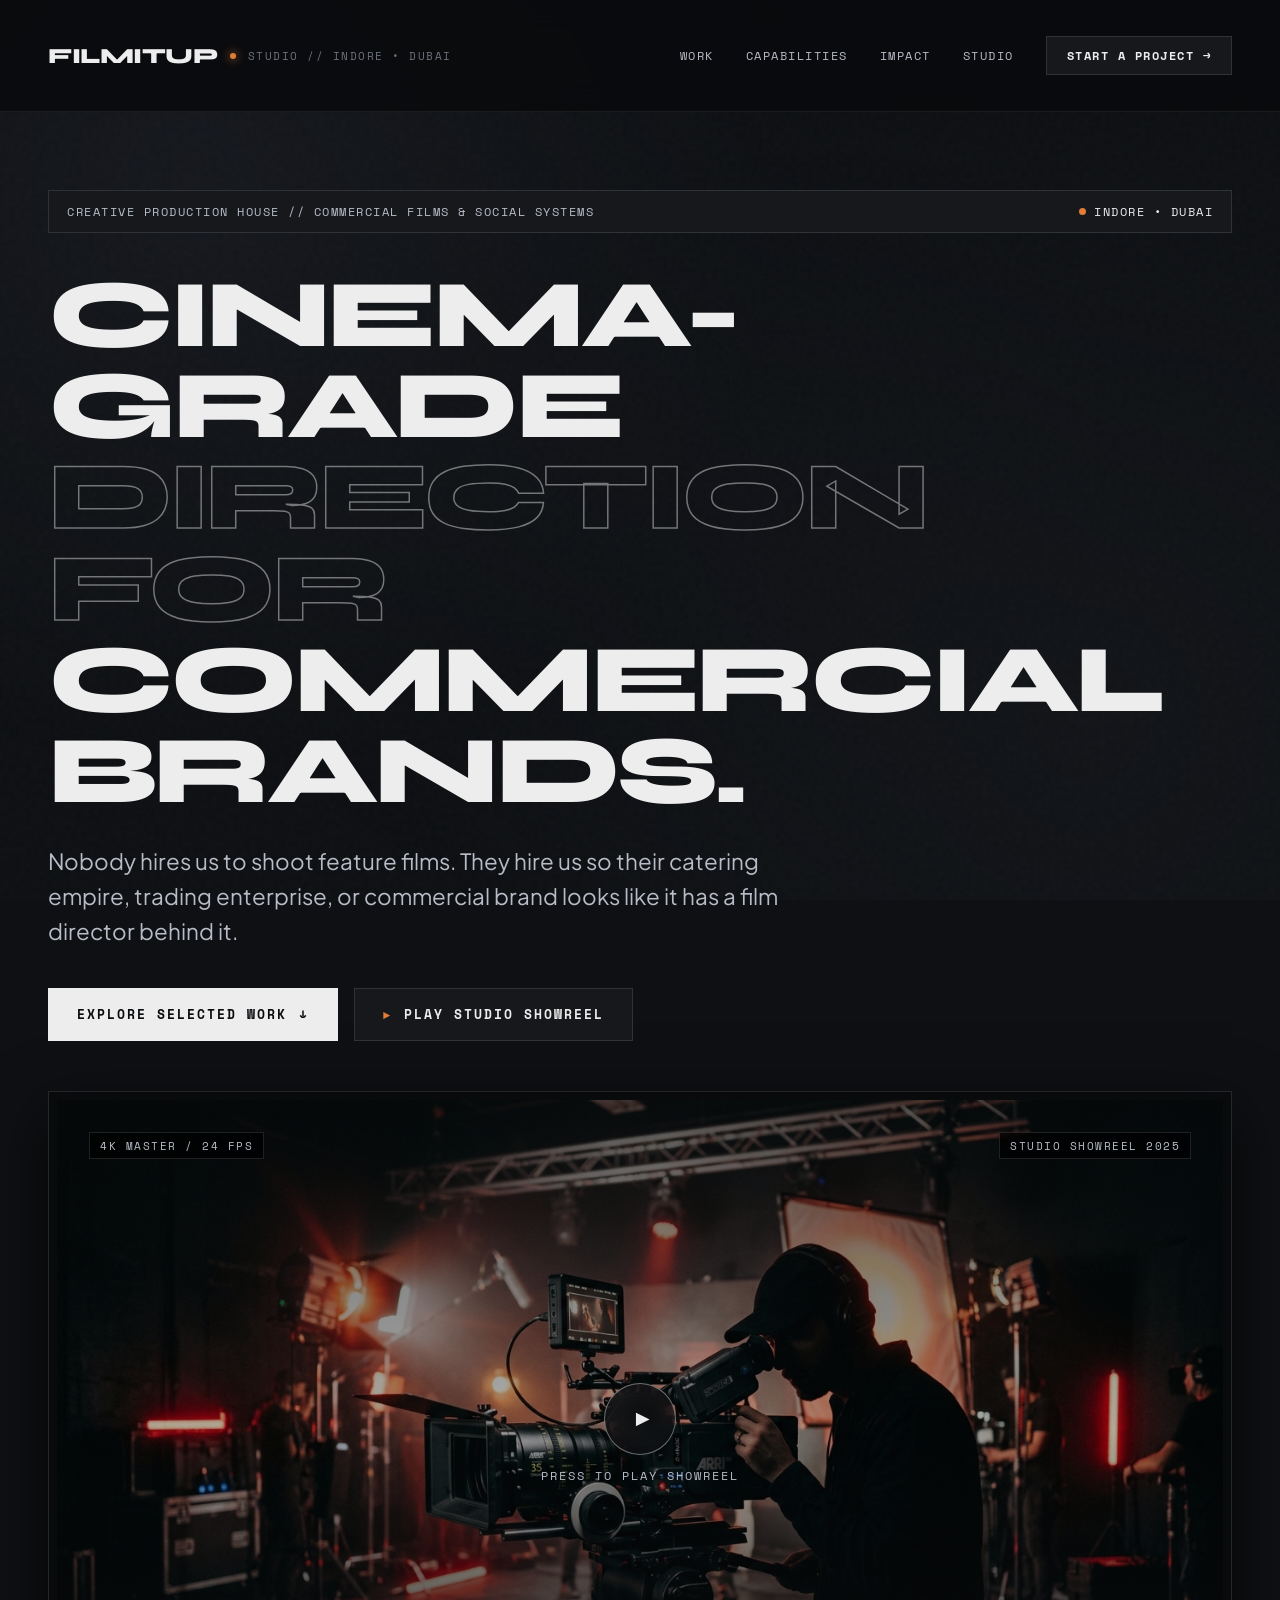
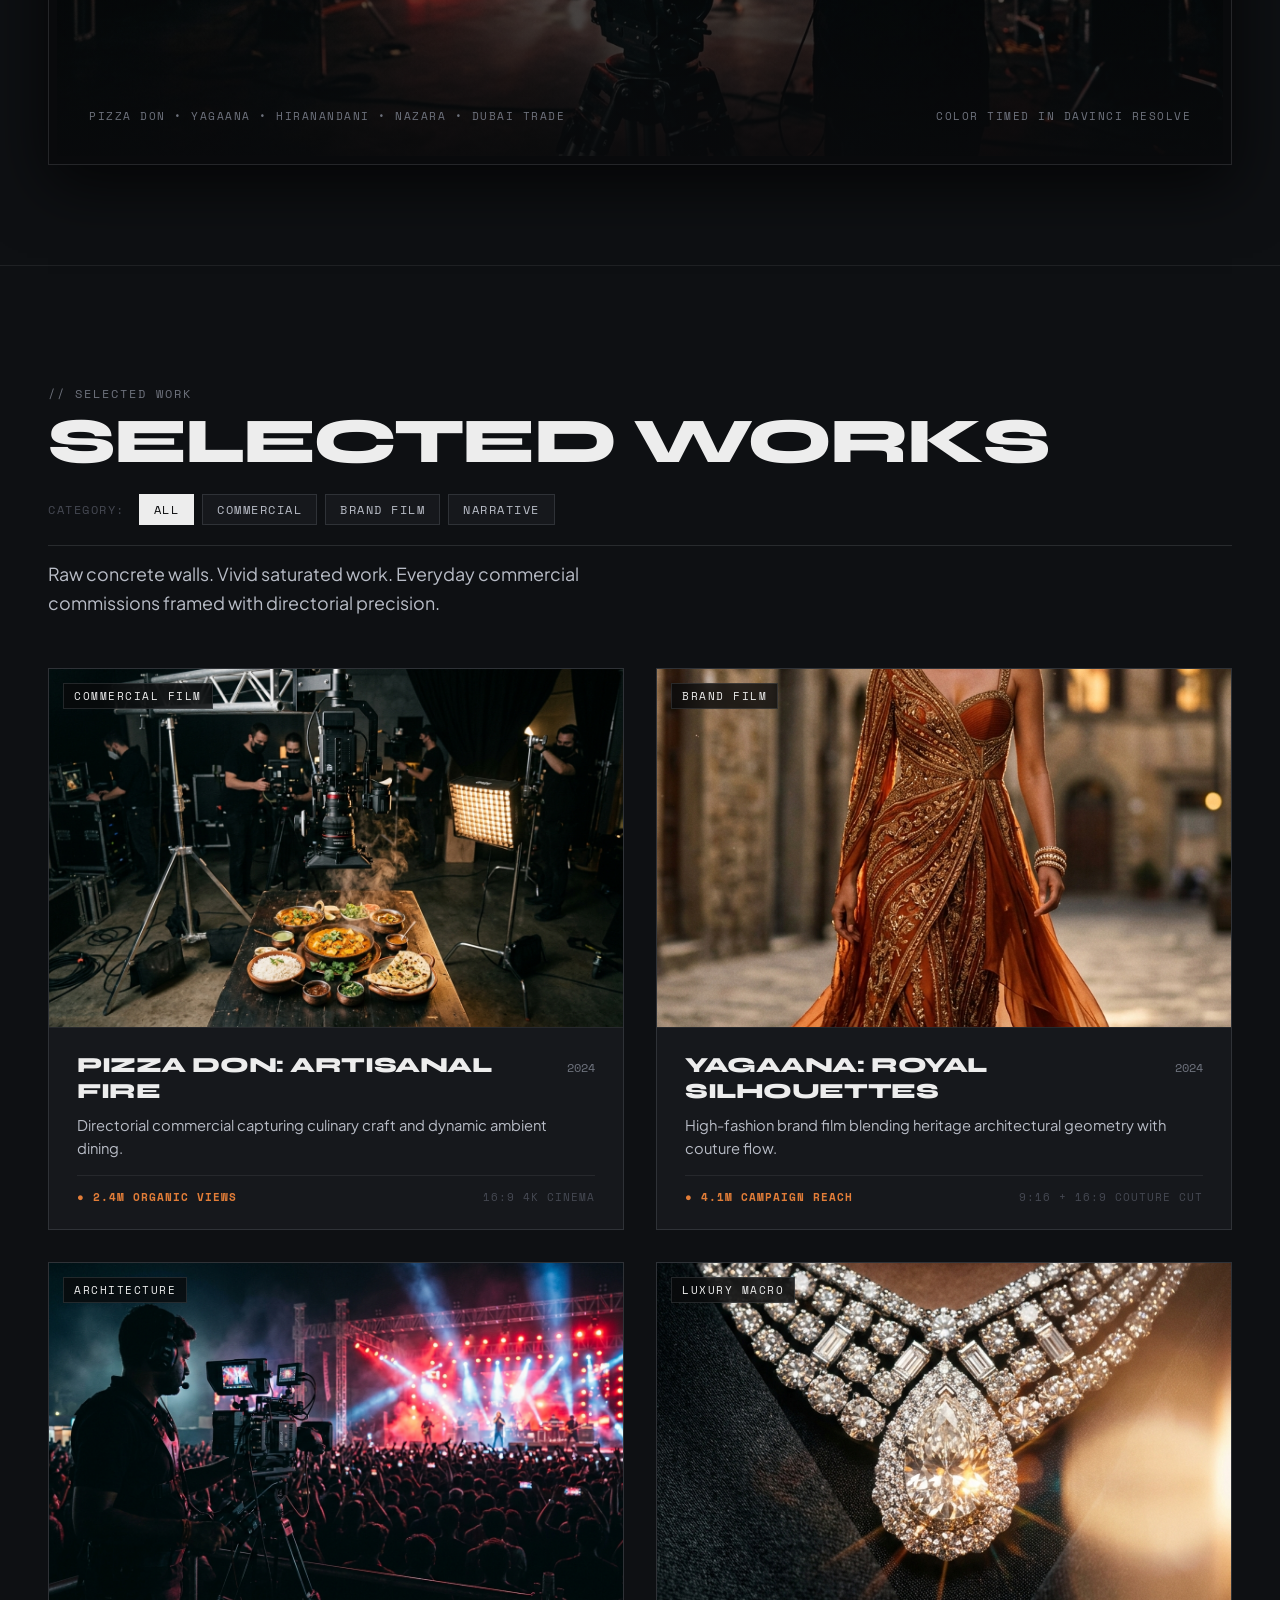
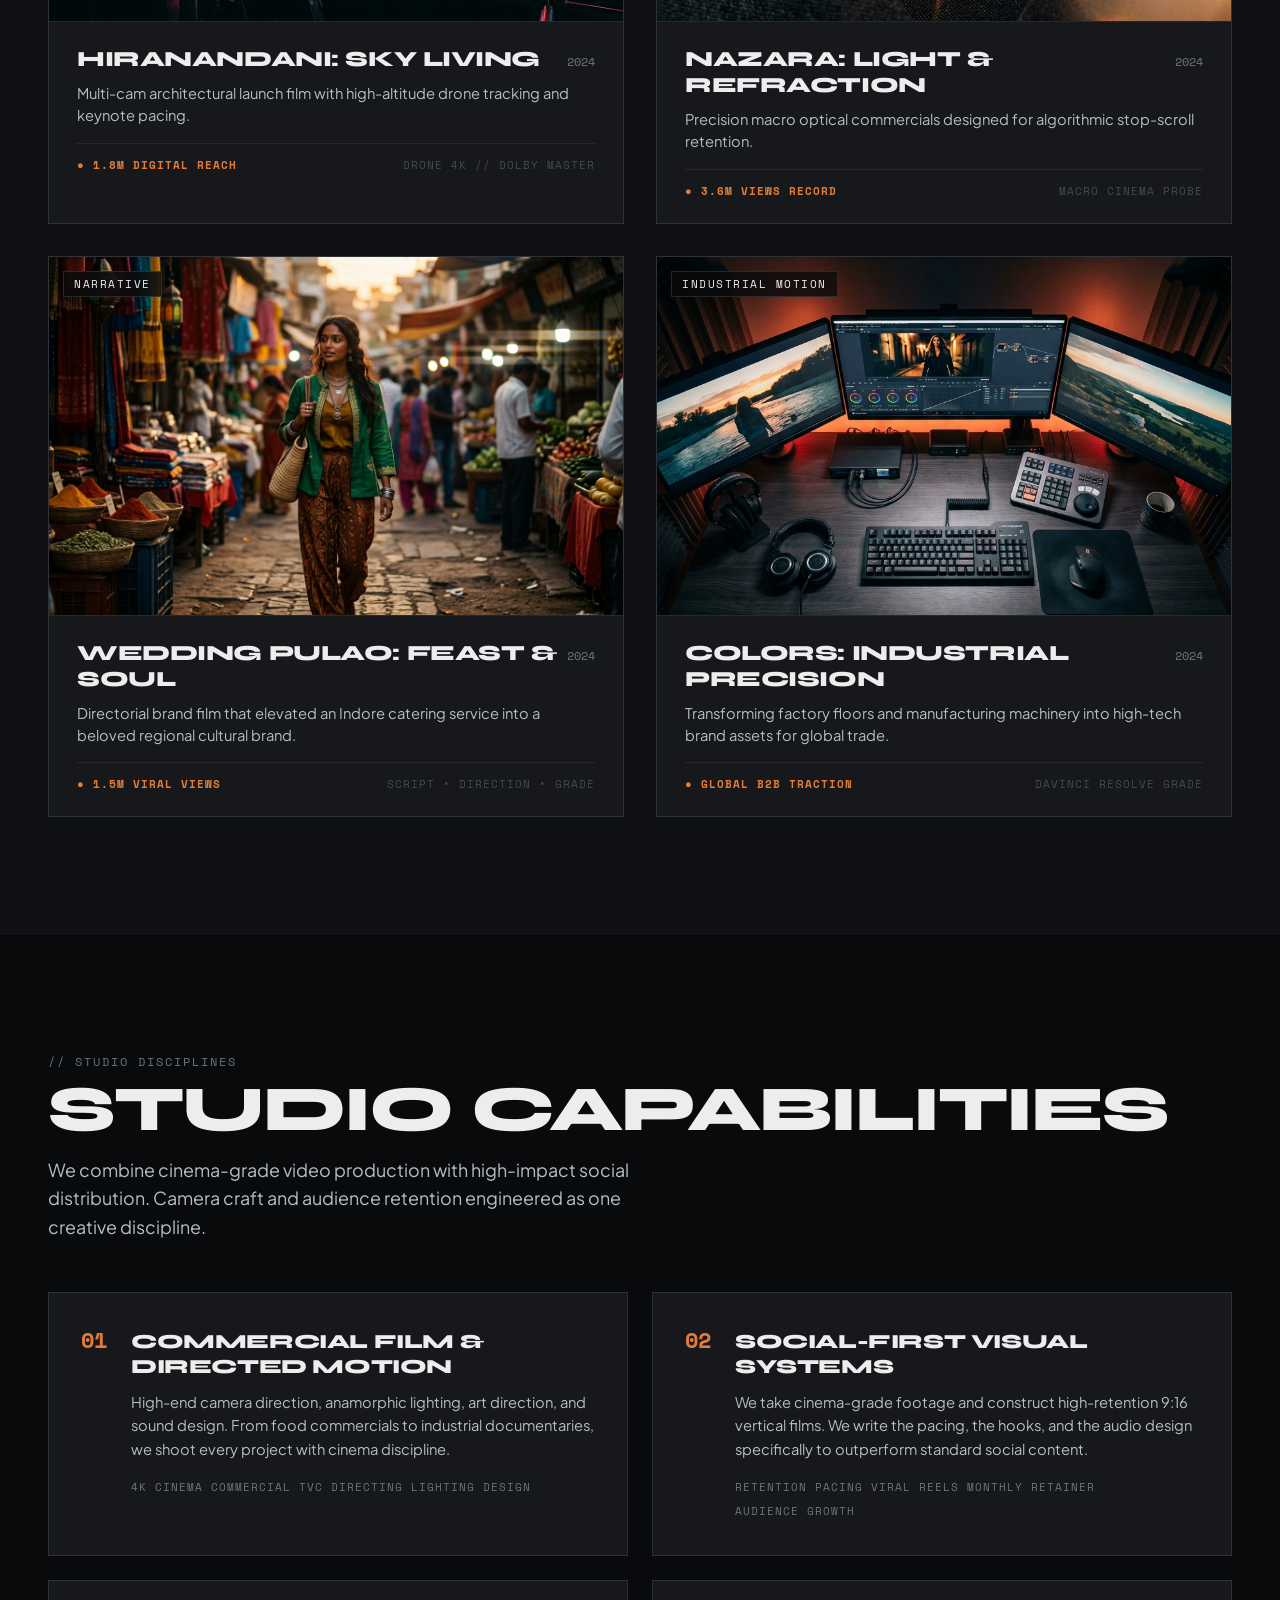
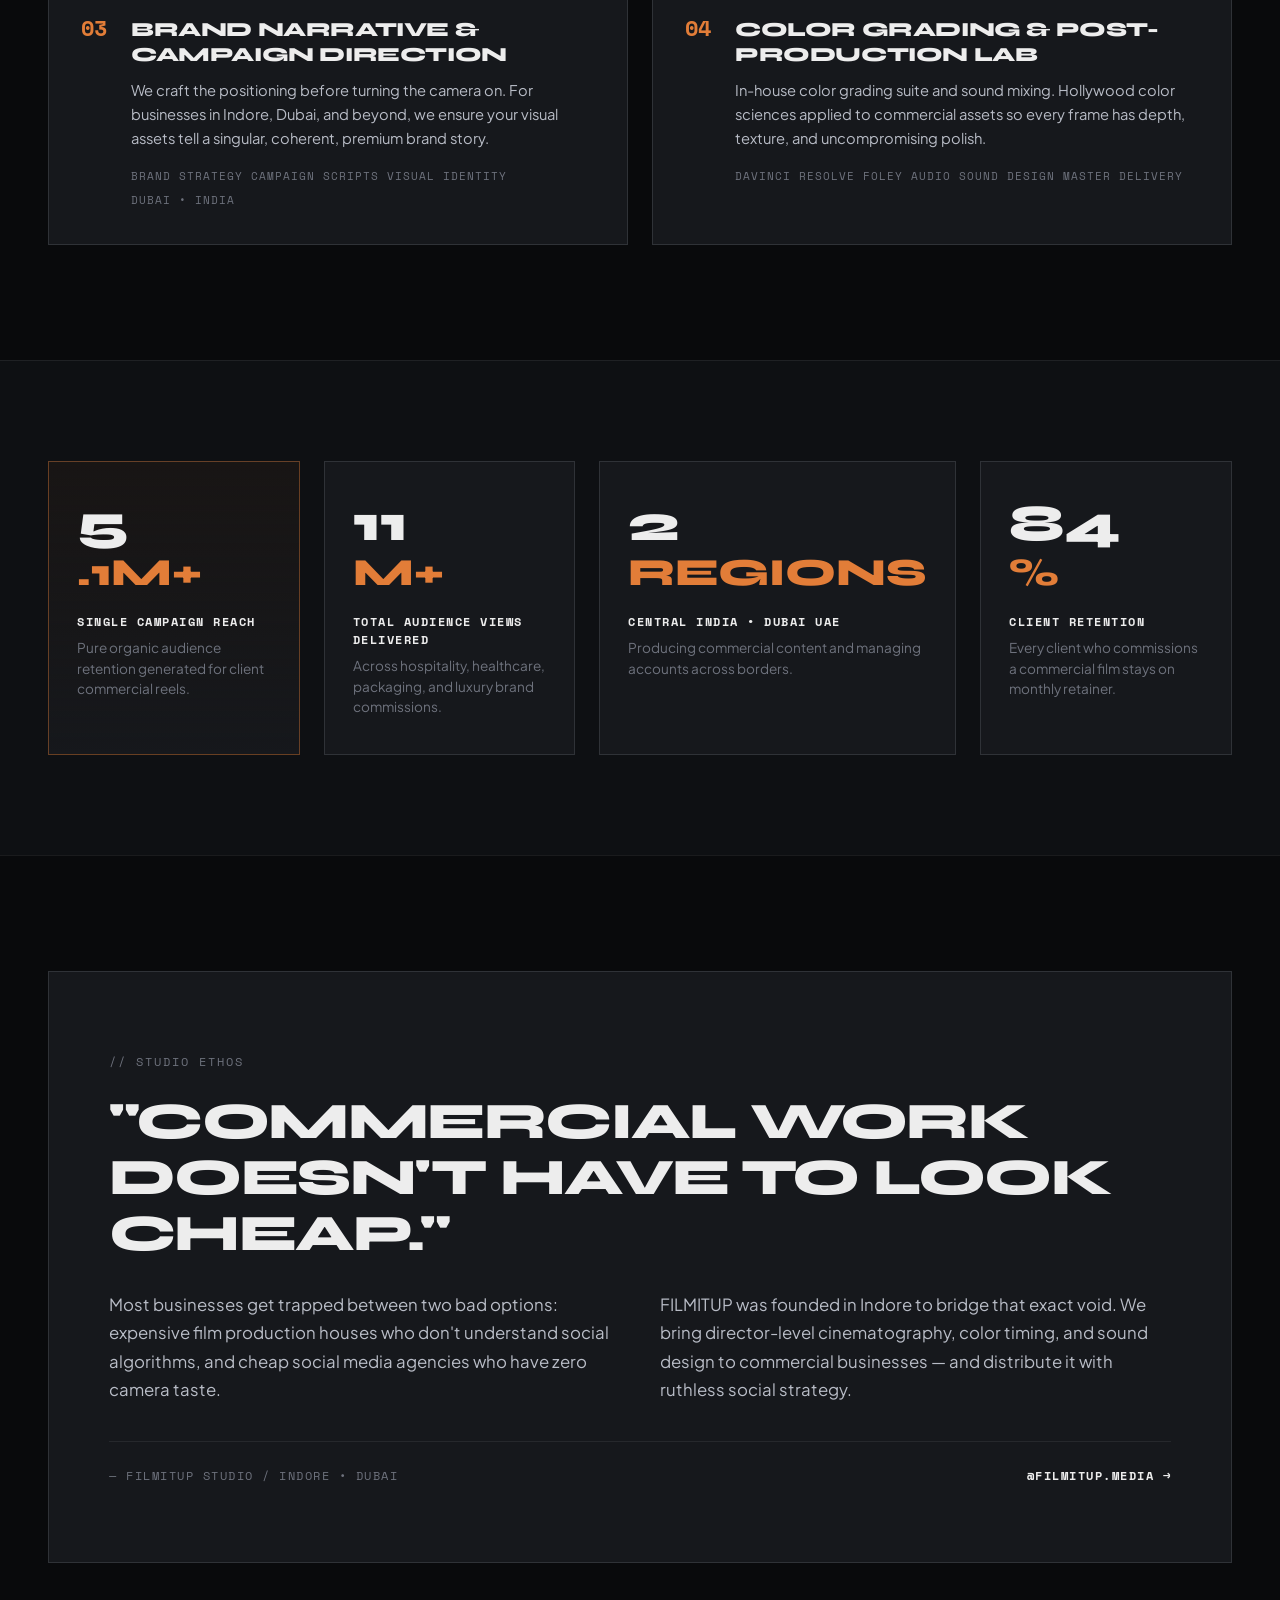
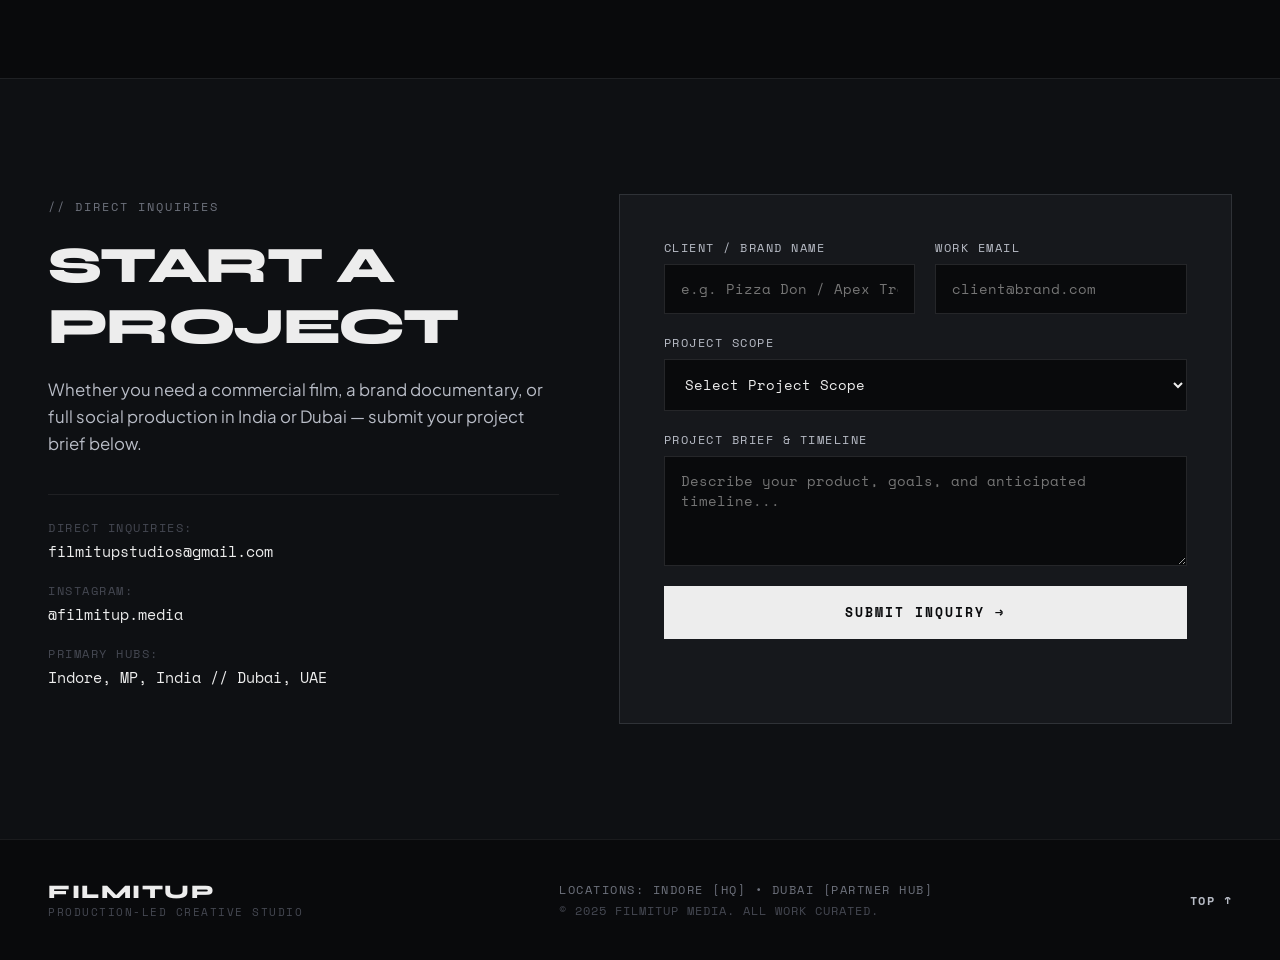
==== commit bb7d73ef: "feat: refine studio terminology and remove AI bracket codes" ====
--- a/index.html
+++ b/index.html
@@ -12,7 +12,7 @@
   <meta property="og:description" content="Cinema-grade direction applied to commercial brands across India & Dubai." />
   <meta property="og:url" content="https://filmitup.in/" />
 
-  <!-- Fonts: Syne (Brutalist Architecture Display), Plus Jakarta Sans (Clean Grotesk Body), Space Mono (Technical Coordinates) -->
+  <!-- Fonts: Syne (Brutalist Architecture Display), Plus Jakarta Sans (Clean Grotesk Body), Space Mono (Technical Accents) -->
   <link rel="preconnect" href="https://fonts.googleapis.com">
   <link rel="preconnect" href="https://fonts.gstatic.com" crossorigin>
   <link href="https://fonts.googleapis.com/css2?family=Plus+Jakarta+Sans:wght@300;400;500;600;700;800&family=Space+Mono:ital,wght@0,400;0,700;1,400&family=Syne:wght@600;700;800&display=swap" rel="stylesheet">
@@ -34,12 +34,13 @@
         <span class="brand-sub">STUDIO // INDORE &bull; DUBAI</span>
       </a>
 
+      <!-- Clean Creative Studio Navigation (No Bracketed Numbers, No Tech Jargon) -->
       <nav class="nav-cluster">
-        <a href="#work" class="nav-item"><span class="mono-idx">[01]</span> WORK</a>
-        <a href="#pipeline" class="nav-item"><span class="mono-idx">[02]</span> PIPELINE</a>
-        <a href="#metrics" class="nav-item"><span class="mono-idx">[03]</span> METRICS</a>
-        <a href="#studio" class="nav-item"><span class="mono-idx">[04]</span> STUDIO</a>
-        <a href="#contact" class="nav-cta-btn">TRANSMIT INQUIRY &rarr;</a>
+        <a href="#work" class="nav-item">WORK</a>
+        <a href="#capabilities" class="nav-item">CAPABILITIES</a>
+        <a href="#impact" class="nav-item">IMPACT</a>
+        <a href="#studio" class="nav-item">STUDIO</a>
+        <a href="#contact" class="nav-cta-btn">START A PROJECT &rarr;</a>
       </nav>
 
       <button class="menu-toggle" id="menuToggle" aria-label="Toggle navigation">
@@ -52,15 +53,15 @@
   <!-- Mobile Drawer -->
   <div class="mobile-drawer" id="mobileDrawer">
     <div class="drawer-header">
-      <span class="mono-tag">// NAVIGATION INDEX</span>
-      <button class="drawer-close" id="drawerClose">&times;</button>
+      <span class="mono-tag">// FILMITUP STUDIO</span>
+      <button class="drawer-close" id="drawerClose" aria-label="Close menu">&times;</button>
     </div>
     <div class="drawer-links">
-      <a href="#work" class="drawer-item"><span class="drawer-num">01</span> SELECTED WORK</a>
-      <a href="#pipeline" class="drawer-item"><span class="drawer-num">02</span> THE PIPELINE</a>
-      <a href="#metrics" class="drawer-item"><span class="drawer-num">03</span> PROVEN IMPACT</a>
-      <a href="#studio" class="drawer-item"><span class="drawer-num">04</span> STUDIO ETHOS</a>
-      <a href="#contact" class="drawer-item highlight"><span class="drawer-num">05</span> INITIATE PROJECT &rarr;</a>
+      <a href="#work" class="drawer-item">SELECTED WORK</a>
+      <a href="#capabilities" class="drawer-item">CAPABILITIES</a>
+      <a href="#impact" class="drawer-item">PROVEN IMPACT</a>
+      <a href="#studio" class="drawer-item">STUDIO ETHOS</a>
+      <a href="#contact" class="drawer-item highlight">START A PROJECT &rarr;</a>
     </div>
     <div class="drawer-footer">
       <span class="mono-dim">INDORE / CENTRAL INDIA &bull; DUBAI UAE</span>
@@ -73,11 +74,10 @@
     <section class="hero-monolith" id="home">
       <div class="hero-container">
         
-        <!-- Technical Coordinates Bar -->
+        <!-- Clean Studio Identity Tag (Removed fake GPS coordinates & SYS tags) -->
         <div class="meta-coords-bar">
-          <span class="coord-item"><span class="coord-label">LOC:</span> 22.7196&deg; N, 75.8577&deg; E // 25.2048&deg; N, 55.2708&deg; E</span>
-          <span class="coord-item"><span class="coord-label">SYS:</span> PRODUCTION-LED CREATIVE AGENCY</span>
-          <span class="coord-item status"><span class="pulse-dot"></span> COMMISSIONING ACTIVE Q1-Q2</span>
+          <span class="coord-item">CREATIVE PRODUCTION HOUSE // COMMERCIAL FILMS &amp; SOCIAL SYSTEMS</span>
+          <span class="coord-item status"><span class="pulse-dot"></span> INDORE &bull; DUBAI</span>
         </div>
 
         <!-- Giant Monolithic Headline -->
@@ -100,7 +100,7 @@
           </a>
           <button class="btn-brutal secondary" id="heroReelBtn">
             <span class="btn-pulse-icon">&#9658;</span>
-            <span class="btn-text">PLAY STUDIO SHOWREEL [01:14]</span>
+            <span class="btn-text">PLAY STUDIO SHOWREEL</span>
           </button>
         </div>
 
@@ -117,10 +117,10 @@
                 <div class="play-ring">
                   <span class="play-arrow">&#9654;</span>
                 </div>
-                <span class="play-caption">PRESS TO UNMUTE & EXPAND</span>
+                <span class="play-caption">PRESS TO PLAY SHOWREEL</span>
               </div>
               <div class="screen-meta-bottom">
-                <span class="spec-code">[PROJECTS: PIZZA DON &bull; YAGAANA &bull; HIRANANDANI &bull; NAZARA &bull; DUBAI TRADE]</span>
+                <span class="spec-code">PIZZA DON &bull; YAGAANA &bull; HIRANANDANI &bull; NAZARA &bull; DUBAI TRADE</span>
                 <span class="spec-code">COLOR TIMED IN DAVINCI RESOLVE</span>
               </div>
             </div>
@@ -136,15 +136,15 @@
         
         <div class="section-top-bar">
           <div class="section-title-wrap">
-            <span class="mono-flag">// [INDEX: 01]</span>
+            <span class="mono-flag">// SELECTED WORK</span>
             <h2 class="section-heading">SELECTED WORKS</h2>
           </div>
           <div class="gallery-controls">
             <span class="filter-label">CATEGORY:</span>
-            <button class="gal-filter active" data-filter="all">ALL [06]</button>
-            <button class="gal-filter" data-filter="commercial">COMMERCIAL [03]</button>
-            <button class="gal-filter" data-filter="brand-film">BRAND FILM [02]</button>
-            <button class="gal-filter" data-filter="narrative">NARRATIVE [01]</button>
+            <button class="gal-filter active" data-filter="all">ALL</button>
+            <button class="gal-filter" data-filter="commercial">COMMERCIAL</button>
+            <button class="gal-filter" data-filter="brand-film">BRAND FILM</button>
+            <button class="gal-filter" data-filter="narrative">NARRATIVE</button>
           </div>
         </div>
 
@@ -162,12 +162,12 @@
               <div class="media-hover-overlay">
                 <span class="hover-play-btn">&#9654; VIEW FILM DETAILS</span>
               </div>
-              <div class="media-badge-tag">[01 // COMMERCIAL]</div>
+              <div class="media-badge-tag">COMMERCIAL FILM</div>
             </div>
             <div class="monolith-meta">
               <div class="meta-row-header">
                 <h3 class="meta-title">PIZZA DON: ARTISANAL FIRE</h3>
-                <span class="meta-year">[2024]</span>
+                <span class="meta-year">2024</span>
               </div>
               <p class="meta-brief">Directorial commercial capturing culinary craft and dynamic ambient dining.</p>
               <div class="meta-footer">
@@ -184,12 +184,12 @@
               <div class="media-hover-overlay">
                 <span class="hover-play-btn">&#9654; VIEW FILM DETAILS</span>
               </div>
-              <div class="media-badge-tag">[02 // BRAND FILM]</div>
+              <div class="media-badge-tag">BRAND FILM</div>
             </div>
             <div class="monolith-meta">
               <div class="meta-row-header">
                 <h3 class="meta-title">YAGAANA: ROYAL SILHOUETTES</h3>
-                <span class="meta-year">[2024]</span>
+                <span class="meta-year">2024</span>
               </div>
               <p class="meta-brief">High-fashion brand film blending heritage architectural geometry with couture flow.</p>
               <div class="meta-footer">
@@ -206,12 +206,12 @@
               <div class="media-hover-overlay">
                 <span class="hover-play-btn">&#9654; VIEW FILM DETAILS</span>
               </div>
-              <div class="media-badge-tag">[03 // ARCHITECTURE]</div>
+              <div class="media-badge-tag">ARCHITECTURE</div>
             </div>
             <div class="monolith-meta">
               <div class="meta-row-header">
                 <h3 class="meta-title">HIRANANDANI: SKY LIVING</h3>
-                <span class="meta-year">[2024]</span>
+                <span class="meta-year">2024</span>
               </div>
               <p class="meta-brief">Multi-cam architectural launch film with high-altitude drone tracking and keynote pacing.</p>
               <div class="meta-footer">
@@ -228,12 +228,12 @@
               <div class="media-hover-overlay">
                 <span class="hover-play-btn">&#9654; VIEW FILM DETAILS</span>
               </div>
-              <div class="media-badge-tag">[04 // LUXURY MACRO]</div>
+              <div class="media-badge-tag">LUXURY MACRO</div>
             </div>
             <div class="monolith-meta">
               <div class="meta-row-header">
                 <h3 class="meta-title">NAZARA: LIGHT & REFRACTION</h3>
-                <span class="meta-year">[2024]</span>
+                <span class="meta-year">2024</span>
               </div>
               <p class="meta-brief">Precision macro optical commercials designed for algorithmic stop-scroll retention.</p>
               <div class="meta-footer">
@@ -250,12 +250,12 @@
               <div class="media-hover-overlay">
                 <span class="hover-play-btn">&#9654; VIEW FILM DETAILS</span>
               </div>
-              <div class="media-badge-tag">[05 // NARRATIVE]</div>
+              <div class="media-badge-tag">NARRATIVE</div>
             </div>
             <div class="monolith-meta">
               <div class="meta-row-header">
                 <h3 class="meta-title">WEDDING PULAO: FEAST & SOUL</h3>
-                <span class="meta-year">[2024]</span>
+                <span class="meta-year">2024</span>
               </div>
               <p class="meta-brief">Directorial brand film that elevated an Indore catering service into a beloved regional cultural brand.</p>
               <div class="meta-footer">
@@ -272,12 +272,12 @@
               <div class="media-hover-overlay">
                 <span class="hover-play-btn">&#9654; VIEW FILM DETAILS</span>
               </div>
-              <div class="media-badge-tag">[06 // INDUSTRIAL MOTION]</div>
+              <div class="media-badge-tag">INDUSTRIAL MOTION</div>
             </div>
             <div class="monolith-meta">
               <div class="meta-row-header">
                 <h3 class="meta-title">COLORS: INDUSTRIAL PRECISION</h3>
-                <span class="meta-year">[2024]</span>
+                <span class="meta-year">2024</span>
               </div>
               <p class="meta-brief">Transforming factory floors and manufacturing machinery into high-tech brand assets for global trade.</p>
               <div class="meta-footer">
@@ -291,16 +291,16 @@
       </div>
     </section>
 
-    <!-- SECTION 3: THE PIPELINE (Production + Social As One) -->
-    <section class="pipeline-section" id="pipeline">
+    <!-- SECTION 3: CAPABILITIES (Studio Disciplines - Replaced "Pipeline") -->
+    <section class="pipeline-section" id="capabilities">
       <div class="section-container">
         
         <div class="section-title-wrap">
-          <span class="mono-flag">// [INDEX: 02]</span>
-          <h2 class="section-heading">THE UNIFIED PIPELINE</h2>
+          <span class="mono-flag">// STUDIO DISCIPLINES</span>
+          <h2 class="section-heading">STUDIO CAPABILITIES</h2>
         </div>
         <p class="section-subtext">
-          We don't separate video production from social distribution. Camera craft and audience retention are engineered as one continuous machine.
+          We combine cinema-grade video production with high-impact social distribution. Camera craft and audience retention engineered as one creative discipline.
         </p>
 
         <div class="pipeline-blocks">
@@ -313,10 +313,10 @@
                 High-end camera direction, anamorphic lighting, art direction, and sound design. From food commercials to industrial documentaries, we shoot every project with cinema discipline.
               </p>
               <div class="p-tags">
-                <span>[4K CINEMA]</span>
-                <span>[COMMERCIAL TVC]</span>
-                <span>[DIRECTING]</span>
-                <span>[LIGHTING DESIGN]</span>
+                <span>4K CINEMA</span>
+                <span>COMMERCIAL TVC</span>
+                <span>DIRECTING</span>
+                <span>LIGHTING DESIGN</span>
               </div>
             </div>
           </div>
@@ -324,15 +324,15 @@
           <div class="pipeline-item">
             <div class="p-num">02</div>
             <div class="p-content">
-              <h3 class="p-title">ALGORITHM-ENGINEERED SOCIAL SYSTEMS</h3>
+              <h3 class="p-title">SOCIAL-FIRST VISUAL SYSTEMS</h3>
               <p class="p-desc">
-                We take cinema-grade footage and slice it into high-retention 9:16 vertical films. We write the pacing, the hooks, and the audio design specifically to outperform standard social content.
+                We take cinema-grade footage and construct high-retention 9:16 vertical films. We write the pacing, the hooks, and the audio design specifically to outperform standard social content.
               </p>
               <div class="p-tags">
-                <span>[RETENTION PACING]</span>
-                <span>[VIRAL REELS]</span>
-                <span>[FULL RETAINER]</span>
-                <span>[GROWTH ARCHITECTURE]</span>
+                <span>RETENTION PACING</span>
+                <span>VIRAL REELS</span>
+                <span>MONTHLY RETAINER</span>
+                <span>AUDIENCE GROWTH</span>
               </div>
             </div>
           </div>
@@ -345,10 +345,10 @@
                 We craft the positioning before turning the camera on. For businesses in Indore, Dubai, and beyond, we ensure your visual assets tell a singular, coherent, premium brand story.
               </p>
               <div class="p-tags">
-                <span>[BRAND STRATEGY]</span>
-                <span>[CAMPAIGN SCRIPTS]</span>
-                <span>[VISUAL IDENTITY]</span>
-                <span>[DUBAI &bull; INDIA]</span>
+                <span>BRAND STRATEGY</span>
+                <span>CAMPAIGN SCRIPTS</span>
+                <span>VISUAL IDENTITY</span>
+                <span>DUBAI &bull; INDIA</span>
               </div>
             </div>
           </div>
@@ -361,10 +361,10 @@
                 In-house color grading suite and sound mixing. Hollywood color sciences applied to commercial assets so every frame has depth, texture, and uncompromising polish.
               </p>
               <div class="p-tags">
-                <span>[DAVINCI RESOLVE]</span>
-                <span>[FOLEY AUDIO]</span>
-                <span>[SOUND DESIGN]</span>
-                <span>[MASTER DELIVERY]</span>
+                <span>DAVINCI RESOLVE</span>
+                <span>FOLEY AUDIO</span>
+                <span>SOUND DESIGN</span>
+                <span>MASTER DELIVERY</span>
               </div>
             </div>
           </div>
@@ -373,20 +373,20 @@
       </div>
     </section>
 
-    <!-- SECTION 4: PROVEN METRICS (Real Outcomes) -->
-    <section class="metrics-section" id="metrics">
+    <!-- SECTION 4: PROVEN IMPACT (Replaced "Metrics") -->
+    <section class="metrics-section" id="impact">
       <div class="section-container">
         
         <div class="metrics-grid">
           <div class="metric-block highlight">
             <div class="m-val" data-target="7">0</div><span class="m-suffix">.1M+</span>
-            <div class="m-label">SINGLE CAMPAIGN RECORD</div>
+            <div class="m-label">SINGLE CAMPAIGN REACH</div>
             <div class="m-sub">Pure organic audience retention generated for client commercial reels.</div>
           </div>
 
           <div class="metric-block">
             <div class="m-val" data-target="14">0</div><span class="m-suffix">M+</span>
-            <div class="m-label">TOTAL DIGITAL VIEWS DELIVERED</div>
+            <div class="m-label">TOTAL AUDIENCE VIEWS DELIVERED</div>
             <div class="m-sub">Across hospitality, healthcare, packaging, and luxury brand commissions.</div>
           </div>
 
@@ -398,8 +398,8 @@
 
           <div class="metric-block">
             <div class="m-val" data-target="100">0</div><span class="m-suffix">%</span>
-            <div class="m-label">PIPELINE RETENTION</div>
-            <div class="m-sub">Every client who commissions a commercial film stays on retainer.</div>
+            <div class="m-label">CLIENT RETENTION</div>
+            <div class="m-sub">Every client who commissions a commercial film stays on monthly retainer.</div>
           </div>
         </div>
 
@@ -411,7 +411,7 @@
       <div class="section-container">
         
         <div class="ethos-card">
-          <span class="mono-flag">// [INDEX: 04] &bull; STUDIO ETHOS</span>
+          <span class="mono-flag">// STUDIO ETHOS</span>
           <h2 class="ethos-headline">
             "COMMERCIAL WORK DOESN'T HAVE TO LOOK CHEAP."
           </h2>
@@ -425,24 +425,24 @@
           </div>
           <div class="ethos-footer">
             <span class="ethos-sig">&mdash; FILMITUP STUDIO / INDORE &bull; DUBAI</span>
-            <a href="https://instagram.com/filmitup.media" target="_blank" class="ethos-insta-link">@FILMITUP.MEDIA &rarr;</a>
+            <a href="https://instagram.com/filmitup.media" target="_blank" rel="noopener noreferrer" class="ethos-insta-link">@FILMITUP.MEDIA &rarr;</a>
           </div>
         </div>
 
       </div>
     </section>
 
-    <!-- SECTION 6: DIRECT CHANNEL (Contact) -->
+    <!-- SECTION 6: START A PROJECT (Replaced "Transmit Inquiry") -->
     <section class="contact-section" id="contact">
       <div class="section-container">
         
         <div class="contact-monolith-grid">
           
           <div class="contact-left">
-            <span class="mono-flag">// [INDEX: 05] &bull; DIRECT TRANSMISSION</span>
-            <h2 class="contact-heading">INITIATE A COMMISSION</h2>
+            <span class="mono-flag">// DIRECT INQUIRIES</span>
+            <h2 class="contact-heading">START A PROJECT</h2>
             <p class="contact-lead">
-              Whether you need a commercial film, a brand re-positioning, or an end-to-end production pipeline in India or Dubai — transmit your brief below.
+              Whether you need a commercial film, a brand documentary, or full social production in India or Dubai — submit your project brief below.
             </p>
 
             <div class="direct-channels-list">
@@ -452,7 +452,7 @@
               </div>
               <div class="channel-row">
                 <span class="chan-label">INSTAGRAM:</span>
-                <a href="https://instagram.com/filmitup.media" target="_blank" class="chan-val">@filmitup.media</a>
+                <a href="https://instagram.com/filmitup.media" target="_blank" rel="noopener noreferrer" class="chan-val">@filmitup.media</a>
               </div>
               <div class="channel-row">
                 <span class="chan-label">PRIMARY HUBS:</span>
@@ -466,34 +466,34 @@
               
               <div class="form-row-2">
                 <div class="form-field">
-                  <label for="clientName">[CLIENT / BRAND NAME]</label>
+                  <label for="clientName">CLIENT / BRAND NAME</label>
                   <input type="text" id="clientName" name="name" required placeholder="e.g. Pizza Don / Apex Trading" />
                 </div>
                 <div class="form-field">
-                  <label for="clientEmail">[OFFICIAL EMAIL]</label>
+                  <label for="clientEmail">WORK EMAIL</label>
                   <input type="email" id="clientEmail" name="email" required placeholder="client@brand.com" />
                 </div>
               </div>
 
               <div class="form-field">
-                <label for="commissionType">[COMMISSION SCOPE]</label>
+                <label for="commissionType">PROJECT SCOPE</label>
                 <select id="commissionType" name="scope" required>
-                  <option value="" disabled selected>Select Commission Scope</option>
+                  <option value="" disabled selected>Select Project Scope</option>
                   <option value="commercial">Commercial Film / TVC Campaign</option>
-                  <option value="social-pipeline">Full Production + Social Pipeline (Monthly)</option>
-                  <option value="brand-film">Brand Film & Identity Overhaul</option>
+                  <option value="social-pipeline">Full Production + Social System (Monthly)</option>
+                  <option value="brand-film">Brand Film &amp; Visual Repositioning</option>
                   <option value="dubai-global">International / Dubai Trade Commission</option>
                   <option value="other">Bespoke Production Scope</option>
                 </select>
               </div>
 
               <div class="form-field">
-                <label for="projectDetails">[PROJECT BRIEF & TIMELINE]</label>
-                <textarea id="projectDetails" name="details" rows="4" required placeholder="Describe your product, goals, and anticipated production timeline..."></textarea>
+                <label for="projectDetails">PROJECT BRIEF &amp; TIMELINE</label>
+                <textarea id="projectDetails" name="details" rows="4" required placeholder="Describe your product, goals, and anticipated timeline..."></textarea>
               </div>
 
               <button type="submit" class="btn-brutal primary w-full" id="submitBtn">
-                <span class="btn-text">TRANSMIT BRIEF &rarr;</span>
+                <span class="btn-text">SUBMIT INQUIRY &rarr;</span>
               </button>
 
               <div class="form-status-msg" id="formStatus"></div>
@@ -518,7 +518,7 @@
         <span class="mono-dim">&copy; 2025 FILMITUP MEDIA. ALL WORK CURATED.</span>
       </div>
       <div class="footer-col right">
-        <a href="#home" class="back-to-top">[TOP &uarr;]</a>
+        <a href="#home" class="back-to-top">TOP &uarr;</a>
       </div>
     </div>
   </footer>
@@ -536,4 +536,4 @@
 
   <script src="script.js"></script>
 </body>
-</html>
+</html>
--- a/style.css
+++ b/style.css
@@ -34,7 +34,7 @@
   --accent-amber: #E27D38; /* Raw tungsten/film light */
   --accent-amber-glow: rgba(226, 125, 56, 0.15);
 
-  /* Fonts */
+  /* Fonts: Preserved Exactly */
   --font-display: 'Syne', -apple-system, sans-serif;
   --font-body: 'Plus Jakarta Sans', -apple-system, sans-serif;
   --font-mono: 'Space Mono', monospace;
@@ -210,11 +210,6 @@
   transition: color 0.2s;
   display: inline-flex;
   align-items: center;
-  gap: 6px;
-}
-
-.nav-item .mono-idx {
-  color: var(--text-dim);
 }
 
 .nav-item:hover {
@@ -308,14 +303,7 @@
   text-decoration: none;
   display: flex;
   align-items: center;
-  gap: 16px;
   letter-spacing: -0.02em;
-}
-
-.drawer-num {
-  font-family: var(--font-mono);
-  font-size: 1rem;
-  color: var(--text-dim);
 }
 
 .drawer-item.highlight {
@@ -357,10 +345,6 @@
   color: var(--text-silver);
   margin-bottom: 36px;
   flex-wrap: wrap;
-}
-
-.coord-label {
-  color: var(--text-dim);
 }
 
 .coord-item.status {
@@ -765,7 +749,7 @@
   color: var(--text-dim);
 }
 
-/* ---------- 5. The Pipeline (Production + Social) ---------- */
+/* ---------- 5. Studio Capabilities ---------- */
 .pipeline-section {
   padding: var(--section-pad) 0;
   border-top: 1px solid var(--border-subtle);
@@ -834,7 +818,7 @@
   letter-spacing: 1px;
 }
 
-/* ---------- 6. Proven Metrics ---------- */
+/* ---------- 6. Proven Impact ---------- */
 .metrics-section {
   padding: clamp(60px, 8vw, 100px) 0;
   border-top: 1px solid var(--border-subtle);
@@ -934,7 +918,7 @@
   font-family: var(--font-mono);
   font-size: 0.78rem;
   letter-spacing: 1.5px;
-  flex-wrap: gap;
+  flex-wrap: wrap;
   gap: 16px;
 }
 
@@ -953,7 +937,7 @@
   color: var(--accent-amber);
 }
 
-/* ---------- 8. Direct Commission Terminal (Contact) ---------- */
+/* ---------- 8. Contact Section ---------- */
 .contact-section {
   padding: var(--section-pad) 0;
   border-top: 1px solid var(--border-subtle);
@@ -1195,7 +1179,6 @@
   color: var(--bg-void);
 }
 
-/* Dynamic Content Inside Lightbox */
 .lb-media {
   position: relative;
   aspect-ratio: 16/9;
@@ -1303,4 +1286,4 @@
     flex-direction: column;
     align-items: flex-start;
   }
-}
+}
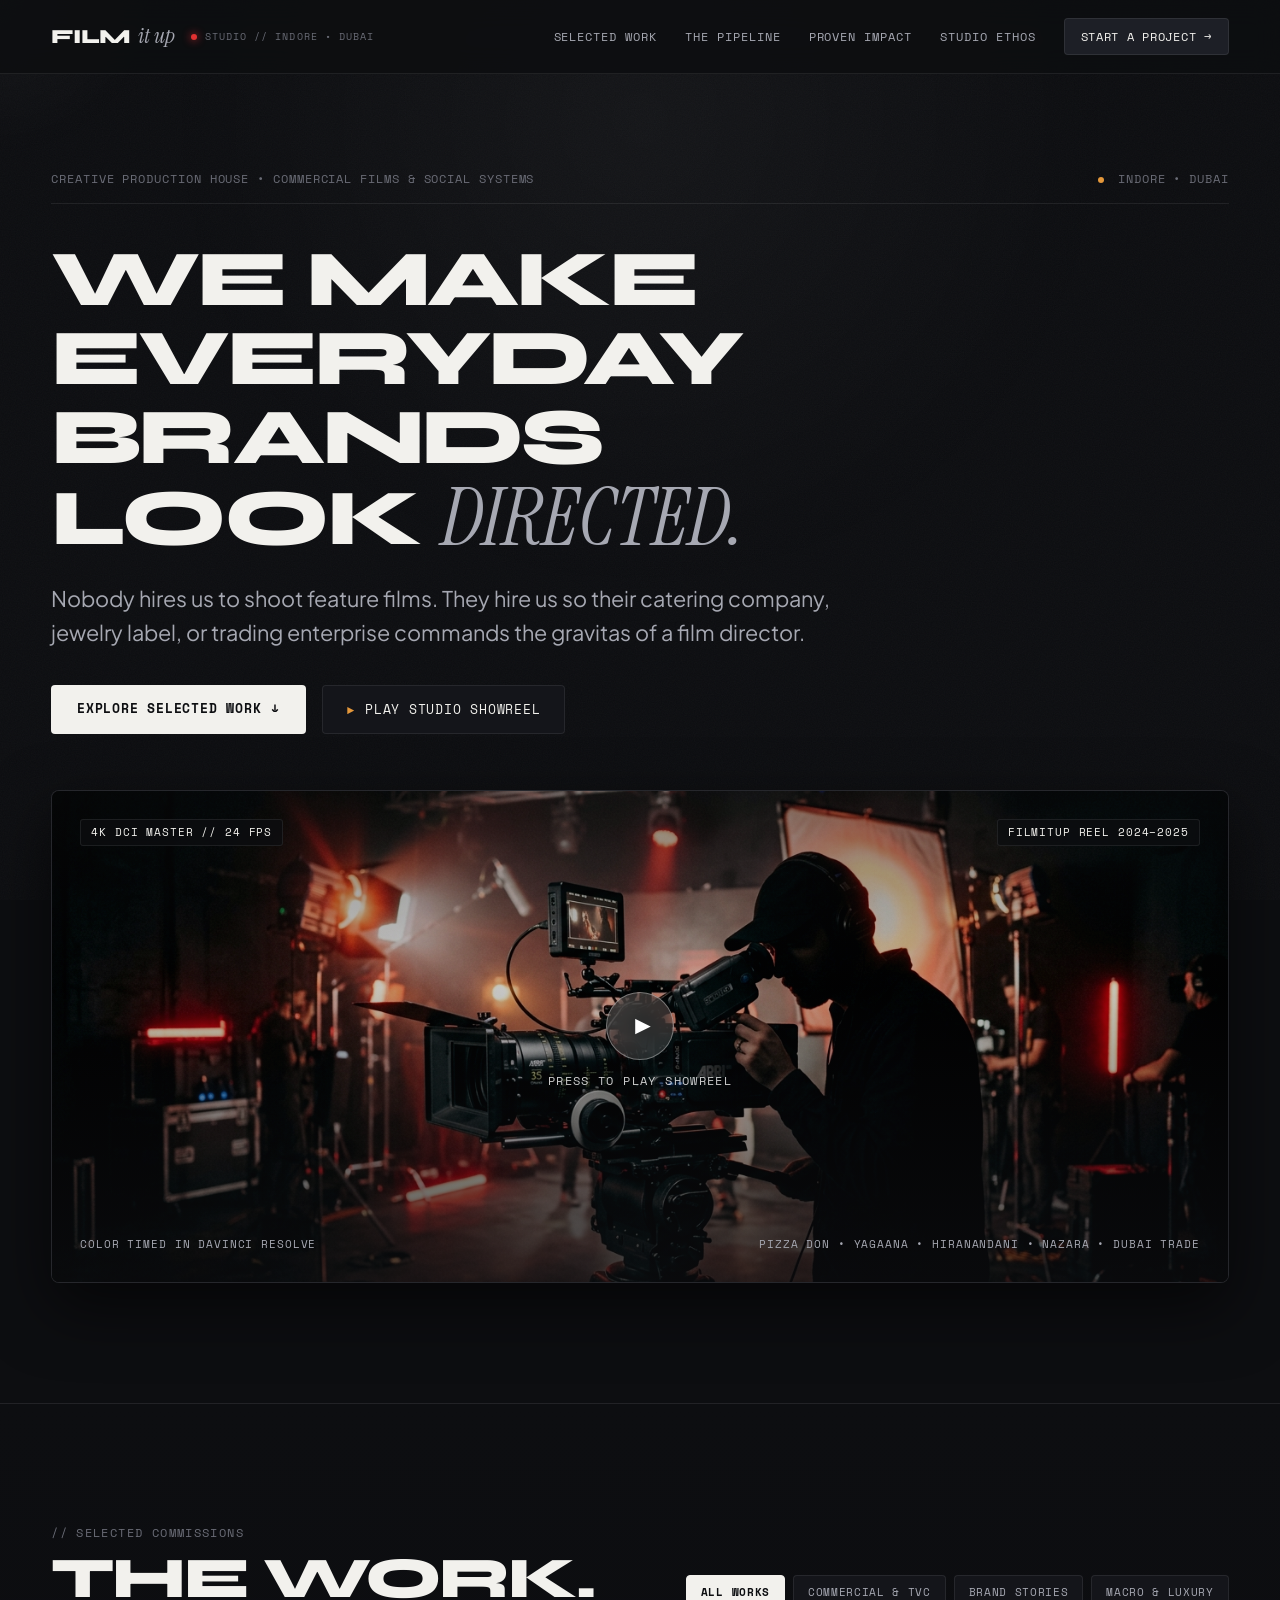
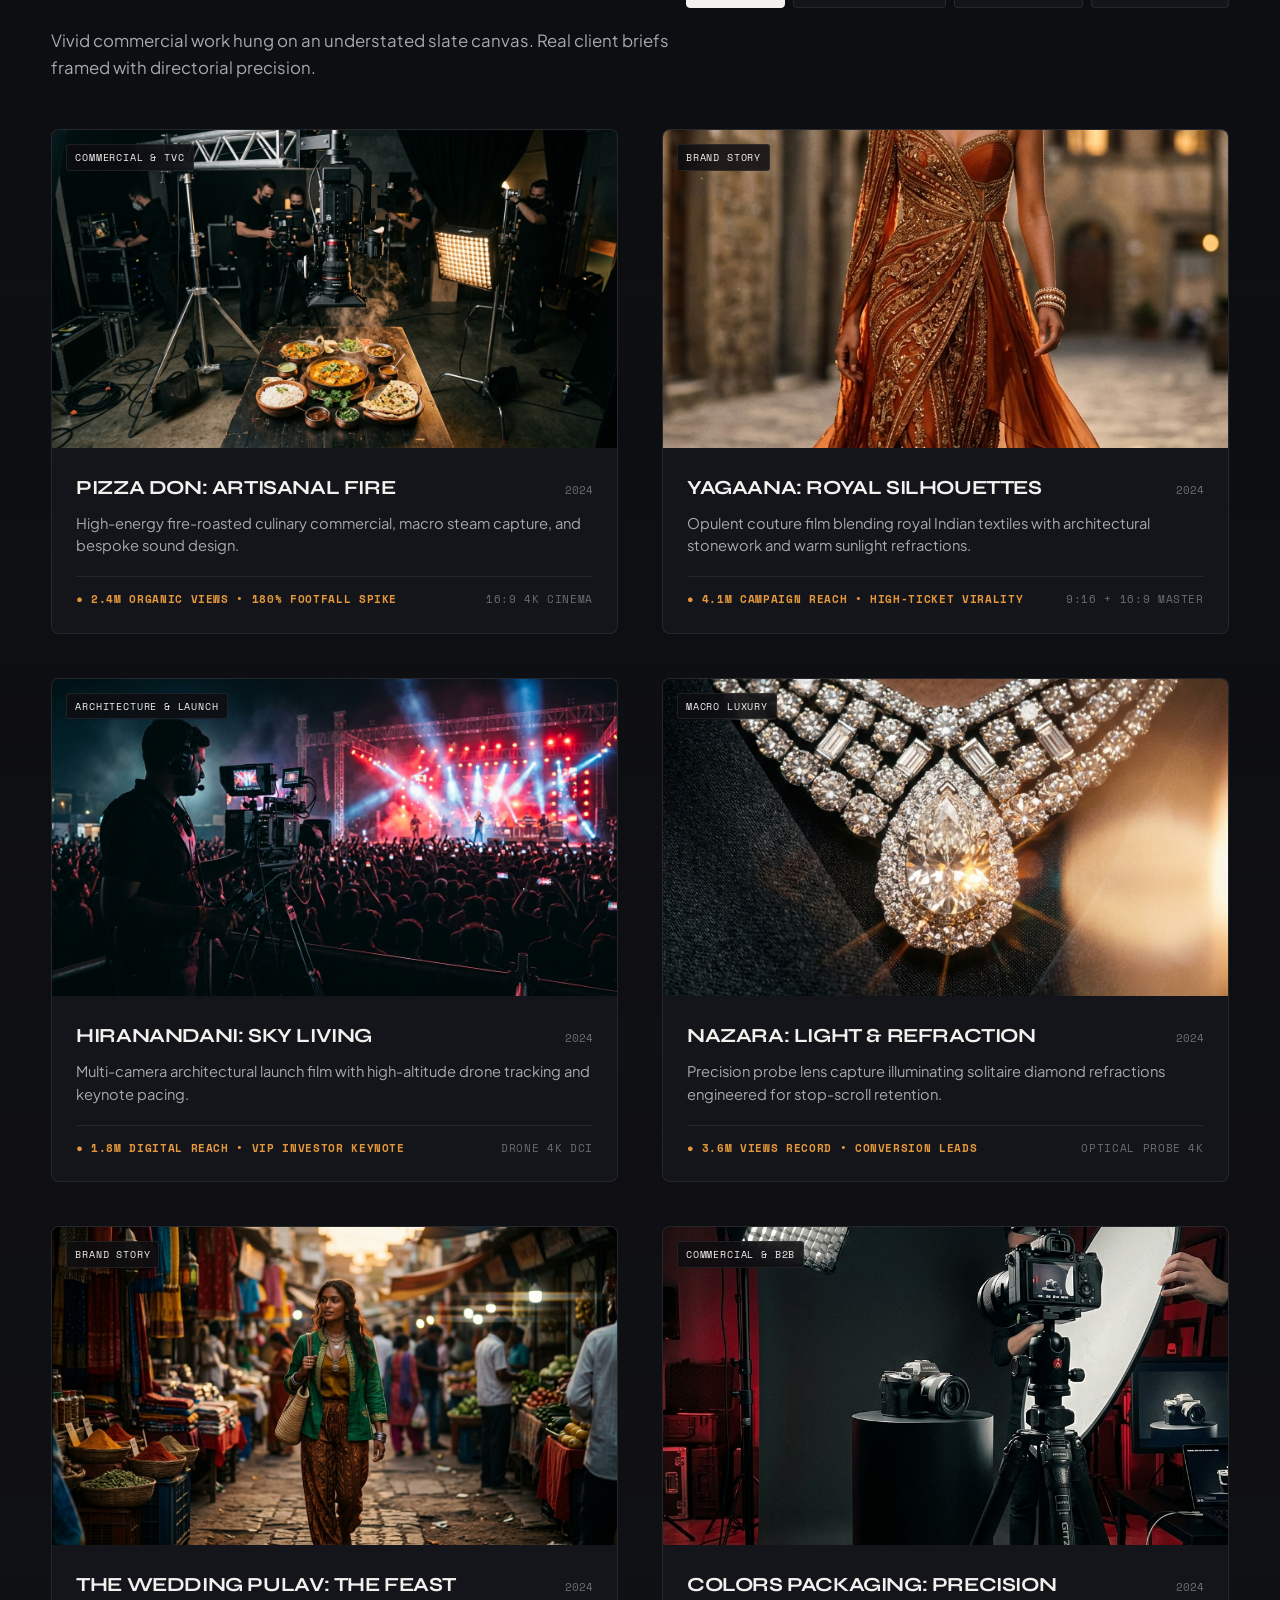
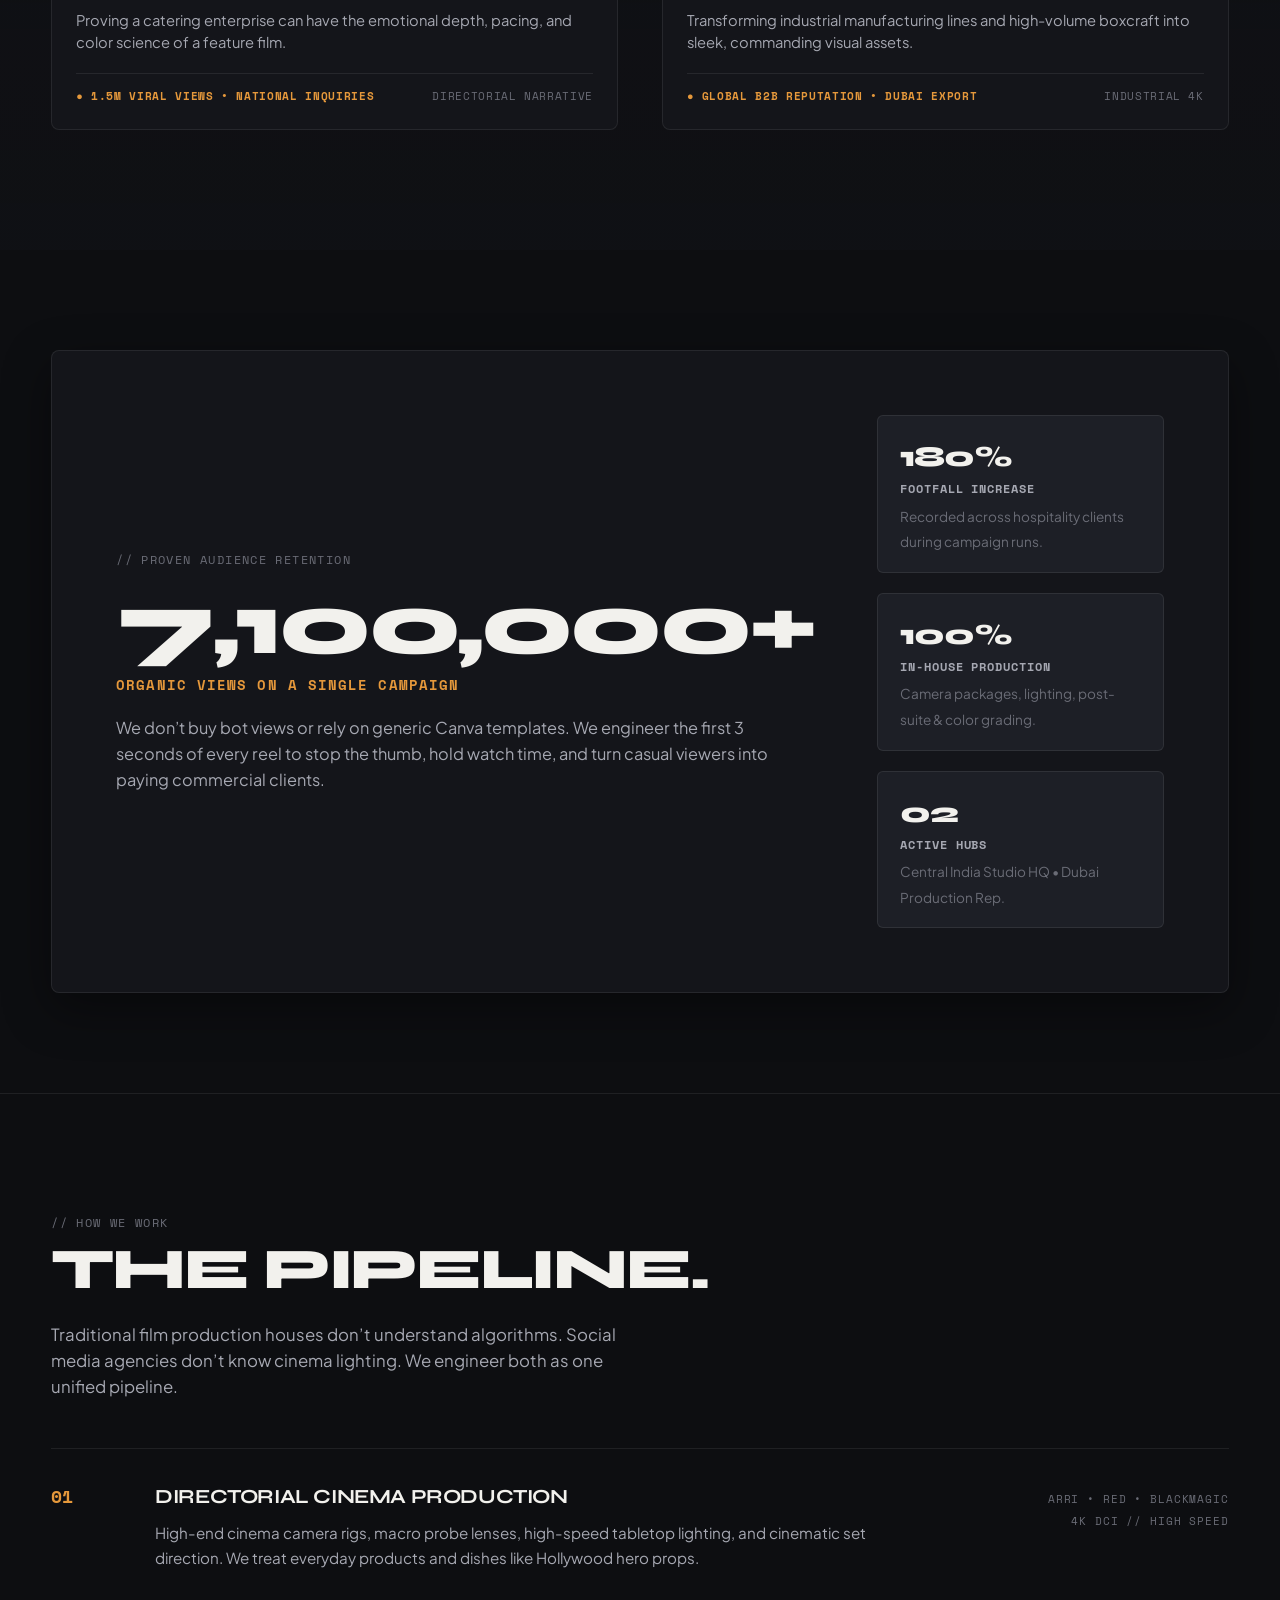
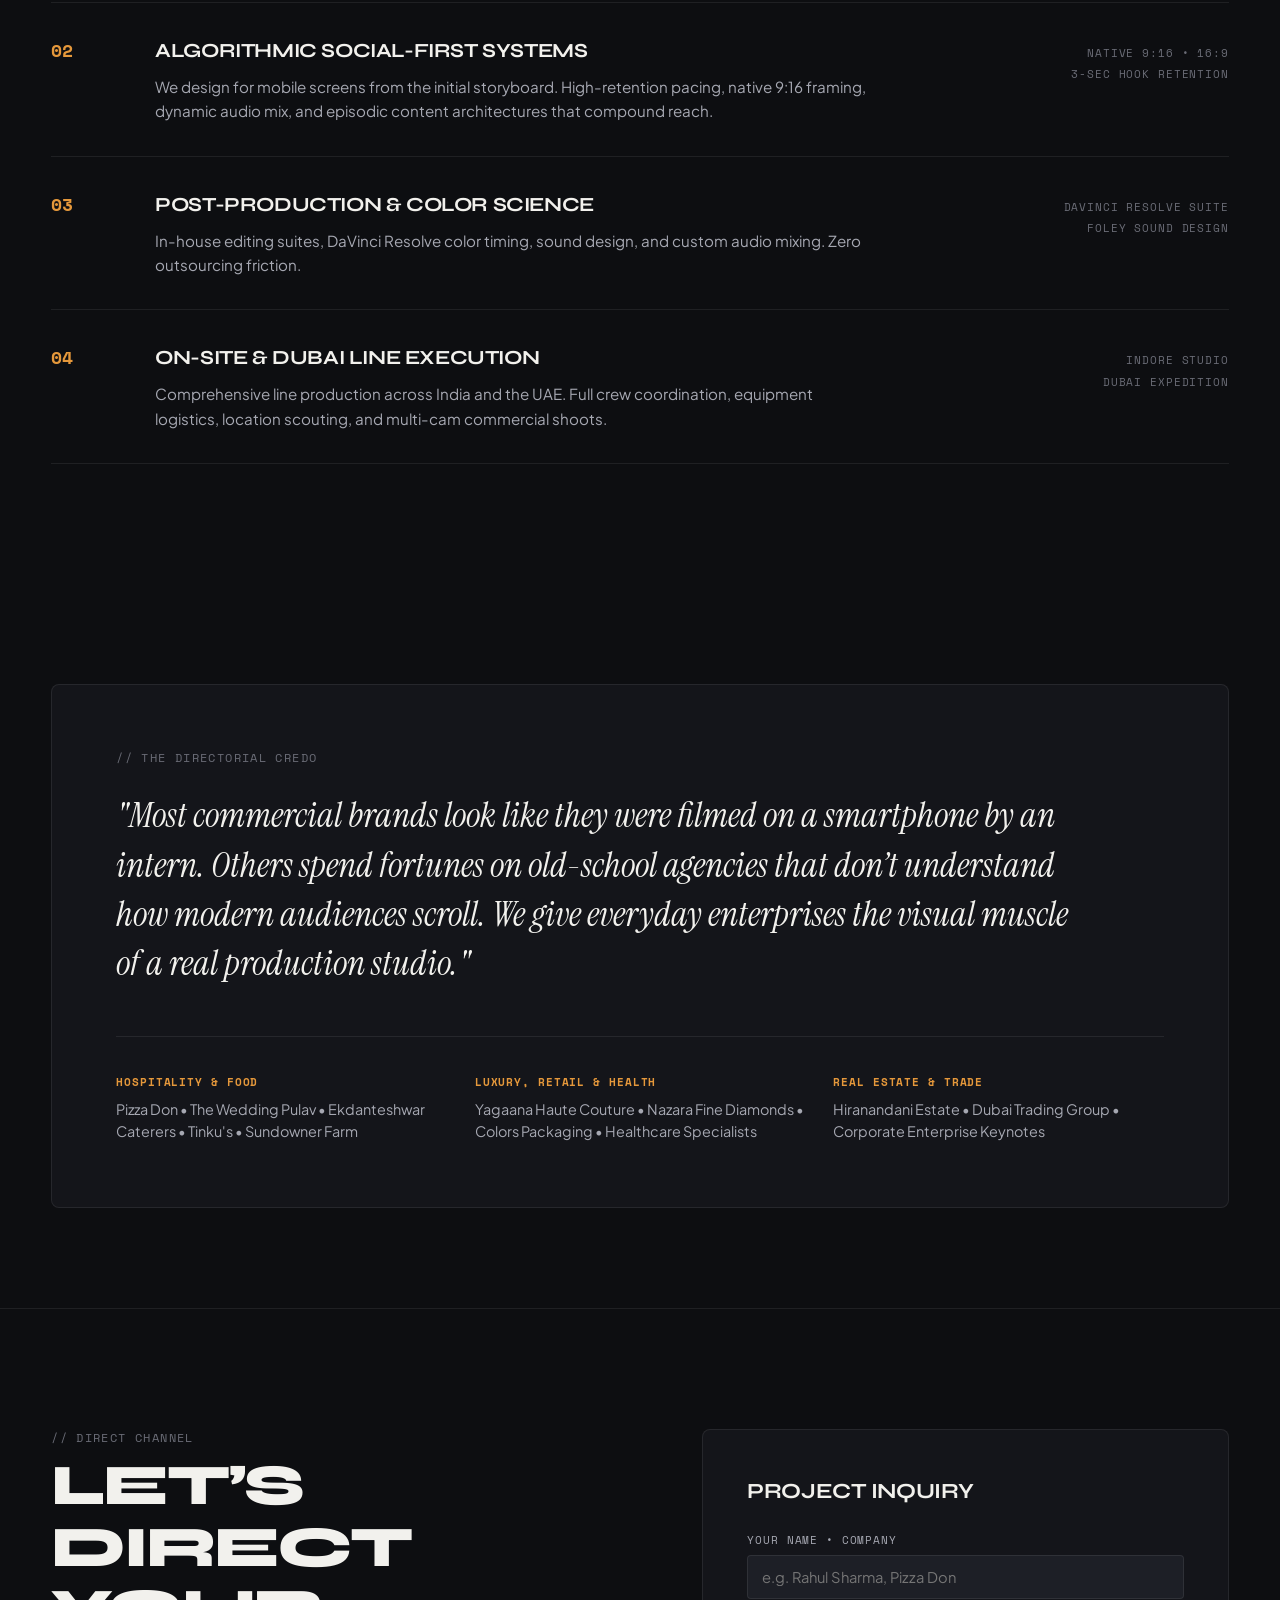
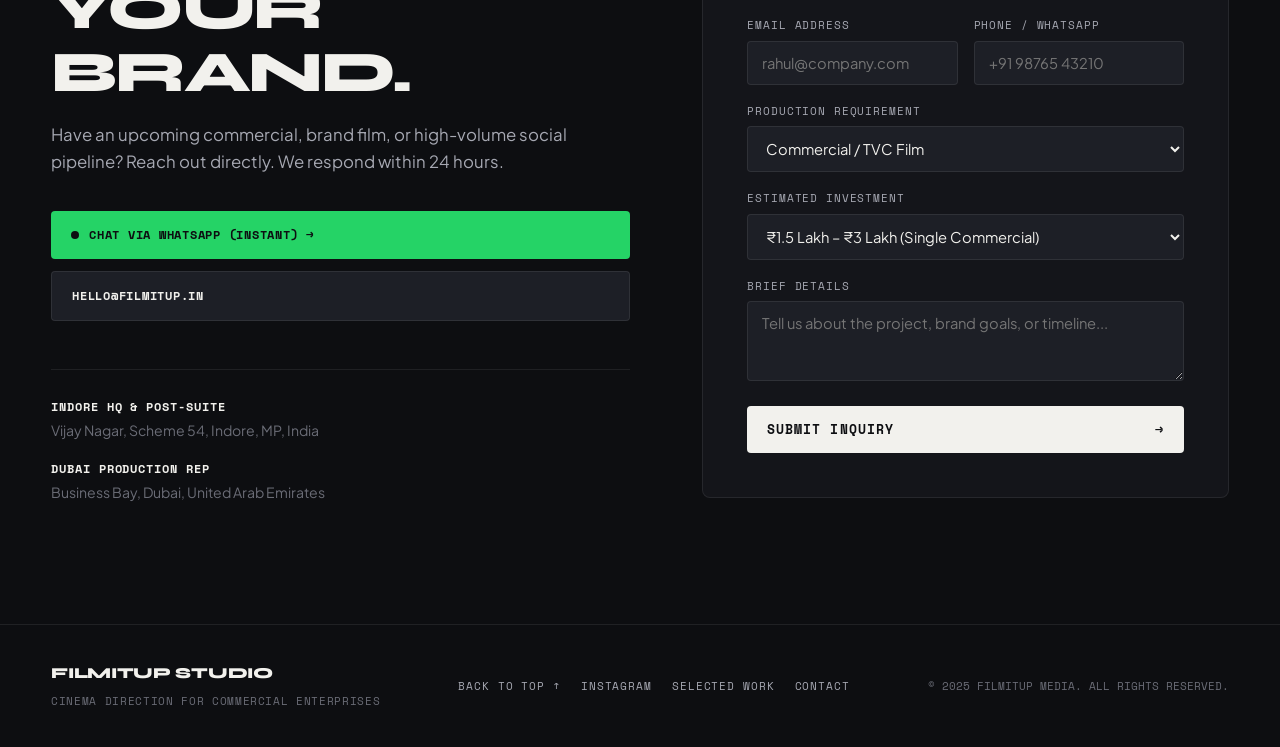
==== commit 880adae7: "style: Lock monumental 4-line hero headline and refresh cache" ====
--- a/index.html
+++ b/index.html
@@ -4,124 +4,137 @@
   <meta charset="UTF-8" />
   <meta name="viewport" content="width=device-width, initial-scale=1.0" />
   <title>FILMITUP — Production-Led Creative Studio / Indore & Dubai</title>
-  <meta name="description" content="FILMITUP is a production-led visual studio. We bring cinema-grade direction, commercial film production, and social-first systems to brands across India and Dubai." />
+  <meta name="description" content="FILMITUP is a production-led creative studio in Indore & Dubai. We make everyday commercial brands look directed." />
   
   <!-- Open Graph -->
   <meta property="og:type" content="website" />
-  <meta property="og:title" content="FILMITUP — Production-Led Creative Studio" />
+  <meta property="og:title" content="FILMITUP — We Make Everyday Brands Look Directed" />
   <meta property="og:description" content="Cinema-grade direction applied to commercial brands across India & Dubai." />
   <meta property="og:url" content="https://filmitup.in/" />
 
-  <!-- Fonts: Syne (Brutalist Architecture Display), Plus Jakarta Sans (Clean Grotesk Body), Space Mono (Technical Accents) -->
+  <!-- Fonts: Syne (Display), Instrument Serif (Accent Italic), Plus Jakarta Sans (Body), Space Mono (Discreet Specs) -->
   <link rel="preconnect" href="https://fonts.googleapis.com">
   <link rel="preconnect" href="https://fonts.gstatic.com" crossorigin>
-  <link href="https://fonts.googleapis.com/css2?family=Plus+Jakarta+Sans:wght@300;400;500;600;700;800&family=Space+Mono:ital,wght@0,400;0,700;1,400&family=Syne:wght@600;700;800&display=swap" rel="stylesheet">
-
-  <link rel="stylesheet" href="style.css" />
+  <link href="https://fonts.googleapis.com/css2?family=Instrument+Serif:ital@0;1&family=Plus+Jakarta+Sans:wght@300;400;500;600;700;800&family=Space+Mono:ital,wght@0,400;0,700;1,400&family=Syne:wght@600;700;800&display=swap" rel="stylesheet">
+
+  <link rel="stylesheet" href="style.css?v=studio-3" />
 </head>
 <body class="studio-body">
 
-  <!-- Ambient Fog Overlay & Film Grain -->
-  <div class="fog-overlay" aria-hidden="true"></div>
-  <div class="noise-overlay" aria-hidden="true"></div>
-
-  <!-- Header / Navigation -->
-  <header class="header">
-    <div class="header-inner">
-      <a href="#" class="brand-monolith">
-        <span class="brand-code">FILMITUP</span>
-        <span class="brand-status-dot"></span>
-        <span class="brand-sub">STUDIO // INDORE &bull; DUBAI</span>
+  <!-- Ambient Cinematic Depth & Subtle Grain -->
+  <div class="ambient-glow" aria-hidden="true"></div>
+  <div class="film-grain" aria-hidden="true"></div>
+
+  <!-- Cursor Light Follower (Desktop only) -->
+  <div class="cursor-glow" id="cursorGlow" aria-hidden="true"></div>
+
+  <!-- =========================================================================
+       1. HEADER & NAVIGATION
+       ========================================================================= -->
+  <header class="site-header" id="siteHeader">
+    <div class="header-container">
+      
+      <!-- Wordmark: Bold Syne + Poetic Instrument Serif -->
+      <a href="#" class="brand-wordmark" aria-label="FILMITUP Home">
+        <span class="mark-heavy">FILM</span><span class="mark-italic">it up</span>
+        <span class="mark-status-dot"></span>
+        <span class="mark-sub">STUDIO // INDORE &bull; DUBAI</span>
       </a>
 
-      <!-- Clean Creative Studio Navigation (No Bracketed Numbers, No Tech Jargon) -->
-      <nav class="nav-cluster">
-        <a href="#work" class="nav-item">WORK</a>
-        <a href="#capabilities" class="nav-item">CAPABILITIES</a>
-        <a href="#impact" class="nav-item">IMPACT</a>
-        <a href="#studio" class="nav-item">STUDIO</a>
+      <!-- Desktop Navigation -->
+      <nav class="nav-links">
+        <a href="#work" class="nav-link">SELECTED WORK</a>
+        <a href="#pipeline" class="nav-link">THE PIPELINE</a>
+        <a href="#impact" class="nav-link">PROVEN IMPACT</a>
+        <a href="#studio" class="nav-link">STUDIO ETHOS</a>
         <a href="#contact" class="nav-cta-btn">START A PROJECT &rarr;</a>
       </nav>
 
-      <button class="menu-toggle" id="menuToggle" aria-label="Toggle navigation">
-        <span class="bar"></span>
-        <span class="bar"></span>
+      <!-- Mobile Menu Toggle -->
+      <button class="mobile-toggle" id="mobileToggle" aria-label="Toggle navigation" aria-expanded="false">
+        <span class="toggle-bar"></span>
+        <span class="toggle-bar"></span>
       </button>
     </div>
   </header>
 
   <!-- Mobile Drawer -->
-  <div class="mobile-drawer" id="mobileDrawer">
+  <div class="mobile-drawer" id="mobileDrawer" aria-hidden="true">
     <div class="drawer-header">
-      <span class="mono-tag">// FILMITUP STUDIO</span>
+      <span class="drawer-mono">// FILMITUP STUDIO</span>
       <button class="drawer-close" id="drawerClose" aria-label="Close menu">&times;</button>
     </div>
-    <div class="drawer-links">
-      <a href="#work" class="drawer-item">SELECTED WORK</a>
-      <a href="#capabilities" class="drawer-item">CAPABILITIES</a>
-      <a href="#impact" class="drawer-item">PROVEN IMPACT</a>
-      <a href="#studio" class="drawer-item">STUDIO ETHOS</a>
-      <a href="#contact" class="drawer-item highlight">START A PROJECT &rarr;</a>
+    <div class="drawer-nav">
+      <a href="#work" class="drawer-link">SELECTED WORK</a>
+      <a href="#pipeline" class="drawer-link">THE PIPELINE</a>
+      <a href="#impact" class="drawer-link">PROVEN IMPACT</a>
+      <a href="#studio" class="drawer-link">STUDIO ETHOS</a>
+      <a href="#contact" class="drawer-link cta">START A PROJECT &rarr;</a>
     </div>
     <div class="drawer-footer">
-      <span class="mono-dim">INDORE / CENTRAL INDIA &bull; DUBAI UAE</span>
-      <span class="mono-dim">&copy; 2025 FILMITUP MEDIA</span>
+      <span>INDORE HQ // DUBAI PRODUCTION REP</span>
+      <span>&copy; 2025 FILMITUP MEDIA</span>
     </div>
   </div>
 
   <main>
-    <!-- HERO SECTION: Architectural Monolith -->
-    <section class="hero-monolith" id="home">
+    <!-- =========================================================================
+         2. HERO SECTION: Confident, Directorial & Grounded
+         ========================================================================= -->
+    <section class="hero-section" id="home">
       <div class="hero-container">
         
-        <!-- Clean Studio Identity Tag (Removed fake GPS coordinates & SYS tags) -->
-        <div class="meta-coords-bar">
-          <span class="coord-item">CREATIVE PRODUCTION HOUSE // COMMERCIAL FILMS &amp; SOCIAL SYSTEMS</span>
-          <span class="coord-item status"><span class="pulse-dot"></span> INDORE &bull; DUBAI</span>
-        </div>
-
-        <!-- Giant Monolithic Headline -->
-        <div class="hero-headline-block">
-          <h1 class="hero-title">
-            <span class="title-row">CINEMA-GRADE</span>
-            <span class="title-row hollow">DIRECTION FOR</span>
-            <span class="title-row">COMMERCIAL BRANDS.</span>
+        <!-- Discreet Identity Bar -->
+        <div class="hero-meta-bar">
+          <span class="meta-tag">CREATIVE PRODUCTION HOUSE &bull; COMMERCIAL FILMS &amp; SOCIAL SYSTEMS</span>
+          <span class="meta-hub"><span class="pulse-dot"></span> INDORE &bull; DUBAI</span>
+        </div>
+
+        <!-- Master Headline -->
+        <div class="hero-headline-wrap">
+          <h1 class="hero-headline">
+            <span class="line-row">WE MAKE</span>
+            <span class="line-row">EVERYDAY</span>
+            <span class="line-row">BRANDS</span>
+            <span class="line-row">LOOK <em class="serif-accent">DIRECTED.</em></span>
           </h1>
           <p class="hero-thesis">
-            Nobody hires us to shoot feature films. They hire us so their catering empire, trading enterprise, or commercial brand looks like it has a film director behind it.
+            Nobody hires us to shoot feature films. They hire us so their catering company, jewelry label, or trading enterprise commands the gravitas of a film director.
           </p>
         </div>
 
-        <!-- Hero Actions -->
-        <div class="hero-actions-bar">
-          <a href="#work" class="btn-brutal primary">
-            <span class="btn-text">EXPLORE SELECTED WORK</span>
-            <span class="btn-icon">&darr;</span>
+        <!-- Action Row -->
+        <div class="hero-actions">
+          <a href="#work" class="btn-primary">
+            <span>EXPLORE SELECTED WORK</span>
+            <span class="btn-arrow">&darr;</span>
           </a>
-          <button class="btn-brutal secondary" id="heroReelBtn">
-            <span class="btn-pulse-icon">&#9658;</span>
-            <span class="btn-text">PLAY STUDIO SHOWREEL</span>
+          <button class="btn-secondary" id="heroPlayShowreelBtn">
+            <span class="play-icon">&#9658;</span>
+            <span>PLAY STUDIO SHOWREEL</span>
           </button>
         </div>
 
-        <!-- Showreel Monolith Screen -->
-        <div class="hero-screen-wrap">
-          <div class="screen-frame" id="showreelScreen">
-            <img src="images/hero.jpg" alt="FilmItUp Production Screen Still" class="screen-poster" />
-            <div class="screen-overlay">
-              <div class="screen-meta-top">
-                <span class="spec-badge">4K MASTER / 24 FPS</span>
-                <span class="spec-badge">STUDIO SHOWREEL 2025</span>
-              </div>
-              <div class="screen-center-play">
-                <div class="play-ring">
-                  <span class="play-arrow">&#9654;</span>
+        <!-- 2.39:1 Anamorphic Studio Reel Frame -->
+        <div class="reel-frame-wrap">
+          <div class="reel-monitor" id="showreelMonitor">
+            <img src="images/hero.jpg" alt="FILMITUP Production Reel Still" class="reel-image" />
+            <div class="reel-overlay">
+              <div class="reel-meta-top">
+                <span class="pill-badge">4K DCI MASTER // 24 FPS</span>
+                <span class="pill-badge">FILMITUP REEL 2024–2025</span>
+              </div>
+              
+              <div class="reel-center-play">
+                <div class="play-circle">
+                  <span class="play-triangle">&#9654;</span>
                 </div>
-                <span class="play-caption">PRESS TO PLAY SHOWREEL</span>
-              </div>
-              <div class="screen-meta-bottom">
-                <span class="spec-code">PIZZA DON &bull; YAGAANA &bull; HIRANANDANI &bull; NAZARA &bull; DUBAI TRADE</span>
-                <span class="spec-code">COLOR TIMED IN DAVINCI RESOLVE</span>
+                <span class="play-text">PRESS TO PLAY SHOWREEL</span>
+              </div>
+
+              <div class="reel-meta-bottom">
+                <span class="reel-specs">COLOR TIMED IN DAVINCI RESOLVE</span>
+                <span class="reel-clients-ticker">PIZZA DON &bull; YAGAANA &bull; HIRANANDANI &bull; NAZARA &bull; DUBAI TRADE</span>
               </div>
             </div>
           </div>
@@ -130,373 +143,405 @@
       </div>
     </section>
 
-    <!-- SECTION 2: THE GALLERY (Selected Works) -->
-    <section class="gallery-section" id="work">
+    <!-- =========================================================================
+         3. SELECTED WORK: Directorial Showcase (The Concrete Wall)
+         ========================================================================= -->
+    <section class="work-section" id="work">
       <div class="section-container">
         
-        <div class="section-top-bar">
-          <div class="section-title-wrap">
-            <span class="mono-flag">// SELECTED WORK</span>
-            <h2 class="section-heading">SELECTED WORKS</h2>
-          </div>
-          <div class="gallery-controls">
-            <span class="filter-label">CATEGORY:</span>
-            <button class="gal-filter active" data-filter="all">ALL</button>
-            <button class="gal-filter" data-filter="commercial">COMMERCIAL</button>
-            <button class="gal-filter" data-filter="brand-film">BRAND FILM</button>
-            <button class="gal-filter" data-filter="narrative">NARRATIVE</button>
-          </div>
-        </div>
-
-        <p class="section-subtext">
-          Raw concrete walls. Vivid saturated work. Everyday commercial commissions framed with directorial precision.
+        <div class="section-header-row">
+          <div class="header-col">
+            <span class="section-subtitle">// SELECTED COMMISSIONS</span>
+            <h2 class="section-title">THE WORK.</h2>
+          </div>
+          
+          <!-- Category Filter Tabs -->
+          <div class="filter-cluster" role="tablist">
+            <button class="filter-pill active" data-filter="all">ALL WORKS</button>
+            <button class="filter-pill" data-filter="commercial">COMMERCIAL &amp; TVC</button>
+            <button class="filter-pill" data-filter="brand-film">BRAND STORIES</button>
+            <button class="filter-pill" data-filter="macro-luxury">MACRO &amp; LUXURY</button>
+          </div>
+        </div>
+
+        <p class="section-description">
+          Vivid commercial work hung on an understated slate canvas. Real client briefs framed with directorial precision.
         </p>
 
         <!-- Works Grid -->
-        <div class="works-grid">
+        <div class="work-grid" id="workGrid">
           
           <!-- Project 1: Pizza Don -->
-          <article class="work-monolith" data-category="commercial" data-title="PIZZA DON" data-client="Pizza Don Culinary Group" data-type="Culinary Commercial & TVC" data-metric="2.4M ORGANIC REACH &bull; 180% FOOTFALL SPIKE" data-year="2024" data-img="images/work-commercial.jpg" data-desc="High-energy culinary commercial celebrating authentic woodfired pizza craft, dynamic macro steam capture, and Foley sound design.">
-            <div class="monolith-media">
+          <article class="work-card" data-category="commercial" data-id="pizza-don">
+            <div class="card-media-wrap">
               <img src="images/work-commercial.jpg" alt="Pizza Don Commercial Still" loading="lazy" />
-              <div class="media-hover-overlay">
-                <span class="hover-play-btn">&#9654; VIEW FILM DETAILS</span>
-              </div>
-              <div class="media-badge-tag">COMMERCIAL FILM</div>
-            </div>
-            <div class="monolith-meta">
-              <div class="meta-row-header">
-                <h3 class="meta-title">PIZZA DON: ARTISANAL FIRE</h3>
-                <span class="meta-year">2024</span>
-              </div>
-              <p class="meta-brief">Directorial commercial capturing culinary craft and dynamic ambient dining.</p>
-              <div class="meta-footer">
-                <span class="meta-metric-tag">&#9679; 2.4M ORGANIC VIEWS</span>
-                <span class="meta-spec">16:9 4K CINEMA</span>
+              <div class="card-hover-mask">
+                <span class="hover-view-btn">&#9654; EXPAND CASE STUDY</span>
+              </div>
+              <span class="card-tag">COMMERCIAL &amp; TVC</span>
+            </div>
+            <div class="card-content">
+              <div class="card-top-row">
+                <h3 class="card-title">PIZZA DON: ARTISANAL FIRE</h3>
+                <span class="card-year">2024</span>
+              </div>
+              <p class="card-brief">High-energy fire-roasted culinary commercial, macro steam capture, and bespoke sound design.</p>
+              <div class="card-footer">
+                <span class="metric-highlight">&#9679; 2.4M ORGANIC VIEWS &bull; 180% FOOTFALL SPIKE</span>
+                <span class="spec-dim">16:9 4K CINEMA</span>
               </div>
             </div>
           </article>
 
-          <!-- Project 2: Yagaana -->
-          <article class="work-monolith" data-category="brand-film" data-title="YAGAANA" data-client="Yagaana Haute Couture" data-type="Fashion Brand Film" data-metric="4.1M CAMPAIGN IMPRESSIONS &bull; VIRAL REACH" data-year="2024" data-img="images/reel-fashion.jpg" data-desc="Opulent luxury fashion film capturing royal Indian textiles against architectural stonework with slow-motion sunlight refractions.">
-            <div class="monolith-media">
-              <img src="images/reel-fashion.jpg" alt="Yagaana Couture Still" loading="lazy" />
-              <div class="media-hover-overlay">
-                <span class="hover-play-btn">&#9654; VIEW FILM DETAILS</span>
-              </div>
-              <div class="media-badge-tag">BRAND FILM</div>
-            </div>
-            <div class="monolith-meta">
-              <div class="meta-row-header">
-                <h3 class="meta-title">YAGAANA: ROYAL SILHOUETTES</h3>
-                <span class="meta-year">2024</span>
-              </div>
-              <p class="meta-brief">High-fashion brand film blending heritage architectural geometry with couture flow.</p>
-              <div class="meta-footer">
-                <span class="meta-metric-tag">&#9679; 4.1M CAMPAIGN REACH</span>
-                <span class="meta-spec">9:16 + 16:9 COUTURE CUT</span>
+          <!-- Project 2: Yagaana Haute Couture -->
+          <article class="work-card" data-category="brand-film" data-id="yagaana">
+            <div class="card-media-wrap">
+              <img src="images/reel-fashion.jpg" alt="Yagaana Haute Couture Still" loading="lazy" />
+              <div class="card-hover-mask">
+                <span class="hover-view-btn">&#9654; EXPAND CASE STUDY</span>
+              </div>
+              <span class="card-tag">BRAND STORY</span>
+            </div>
+            <div class="card-content">
+              <div class="card-top-row">
+                <h3 class="card-title">YAGAANA: ROYAL SILHOUETTES</h3>
+                <span class="card-year">2024</span>
+              </div>
+              <p class="card-brief">Opulent couture film blending royal Indian textiles with architectural stonework and warm sunlight refractions.</p>
+              <div class="card-footer">
+                <span class="metric-highlight">&#9679; 4.1M CAMPAIGN REACH &bull; HIGH-TICKET VIRALITY</span>
+                <span class="spec-dim">9:16 + 16:9 MASTER</span>
               </div>
             </div>
           </article>
 
-          <!-- Project 3: Hiranandani Estate -->
-          <article class="work-monolith" data-category="commercial" data-title="HIRANANDANI" data-client="Hiranandani Group" data-type="Architecture & Launch Film" data-metric="VIP LAUNCH KEYNOTE &bull; 1.8M DIGITAL REACH" data-year="2024" data-img="images/work-event.jpg" data-desc="Large-scale cinematic coverage and brand film for ultra-luxury residential towers with drone cinematography and live event energy.">
-            <div class="monolith-media">
-              <img src="images/work-event.jpg" alt="Hiranandani Architecture Still" loading="lazy" />
-              <div class="media-hover-overlay">
-                <span class="hover-play-btn">&#9654; VIEW FILM DETAILS</span>
-              </div>
-              <div class="media-badge-tag">ARCHITECTURE</div>
-            </div>
-            <div class="monolith-meta">
-              <div class="meta-row-header">
-                <h3 class="meta-title">HIRANANDANI: SKY LIVING</h3>
-                <span class="meta-year">2024</span>
-              </div>
-              <p class="meta-brief">Multi-cam architectural launch film with high-altitude drone tracking and keynote pacing.</p>
-              <div class="meta-footer">
-                <span class="meta-metric-tag">&#9679; 1.8M DIGITAL REACH</span>
-                <span class="meta-spec">DRONE 4K // DOLBY MASTER</span>
+          <!-- Project 3: Hiranandani Towers -->
+          <article class="work-card" data-category="commercial" data-id="hiranandani">
+            <div class="card-media-wrap">
+              <img src="images/work-event.jpg" alt="Hiranandani Towers Still" loading="lazy" />
+              <div class="card-hover-mask">
+                <span class="hover-view-btn">&#9654; EXPAND CASE STUDY</span>
+              </div>
+              <span class="card-tag">ARCHITECTURE &amp; LAUNCH</span>
+            </div>
+            <div class="card-content">
+              <div class="card-top-row">
+                <h3 class="card-title">HIRANANDANI: SKY LIVING</h3>
+                <span class="card-year">2024</span>
+              </div>
+              <p class="card-brief">Multi-camera architectural launch film with high-altitude drone tracking and keynote pacing.</p>
+              <div class="card-footer">
+                <span class="metric-highlight">&#9679; 1.8M DIGITAL REACH &bull; VIP INVESTOR KEYNOTE</span>
+                <span class="spec-dim">DRONE 4K DCI</span>
               </div>
             </div>
           </article>
 
-          <!-- Project 4: Nazara Fine Diamonds -->
-          <article class="work-monolith" data-category="commercial" data-title="NAZARA DIAMONDS" data-client="Nazara Luxury Jewelers" data-type="Macro Commercial Film" data-metric="3.6M VIRAL REEL VIEWS &bull; HIGH-TICKET INQUIRIES" data-year="2024" data-img="images/reel-jewelry.jpg" data-desc="Ultra-macro optical cinematography illuminating the refractive brilliance of bespoke solitaire diamonds and bridal craftsmanship.">
-            <div class="monolith-media">
-              <img src="images/reel-jewelry.jpg" alt="Nazara Diamonds Still" loading="lazy" />
-              <div class="media-hover-overlay">
-                <span class="hover-play-btn">&#9654; VIEW FILM DETAILS</span>
-              </div>
-              <div class="media-badge-tag">LUXURY MACRO</div>
-            </div>
-            <div class="monolith-meta">
-              <div class="meta-row-header">
-                <h3 class="meta-title">NAZARA: LIGHT & REFRACTION</h3>
-                <span class="meta-year">2024</span>
-              </div>
-              <p class="meta-brief">Precision macro optical commercials designed for algorithmic stop-scroll retention.</p>
-              <div class="meta-footer">
-                <span class="meta-metric-tag">&#9679; 3.6M VIEWS RECORD</span>
-                <span class="meta-spec">MACRO CINEMA PROBE</span>
+          <!-- Project 4: Nazara Diamonds -->
+          <article class="work-card" data-category="macro-luxury" data-id="nazara">
+            <div class="card-media-wrap">
+              <img src="images/reel-jewelry.jpg" alt="Nazara Fine Diamonds Still" loading="lazy" />
+              <div class="card-hover-mask">
+                <span class="hover-view-btn">&#9654; EXPAND CASE STUDY</span>
+              </div>
+              <span class="card-tag">MACRO LUXURY</span>
+            </div>
+            <div class="card-content">
+              <div class="card-top-row">
+                <h3 class="card-title">NAZARA: LIGHT &amp; REFRACTION</h3>
+                <span class="card-year">2024</span>
+              </div>
+              <p class="card-brief">Precision probe lens capture illuminating solitaire diamond refractions engineered for stop-scroll retention.</p>
+              <div class="card-footer">
+                <span class="metric-highlight">&#9679; 3.6M VIEWS RECORD &bull; CONVERSION LEADS</span>
+                <span class="spec-dim">OPTICAL PROBE 4K</span>
               </div>
             </div>
           </article>
 
-          <!-- Project 5: Wedding Pulao -->
-          <article class="work-monolith" data-category="narrative" data-title="WEDDING PULAO" data-client="Wedding Pulao Catering" data-type="Brand Narrative Campaign" data-metric="1.5M VIRAL VIEWS &bull; NATIONAL INQUIRIES" data-year="2024" data-img="images/work-brand.jpg" data-desc="Warm, celebratory narrative film proving that a catering company can have the storytelling depth of a Bollywood production.">
-            <div class="monolith-media">
+          <!-- Project 5: The Wedding Pulav -->
+          <article class="work-card" data-category="brand-film" data-id="wedding-pulao">
+            <div class="card-media-wrap">
               <img src="images/work-brand.jpg" alt="Wedding Pulao Narrative Still" loading="lazy" />
-              <div class="media-hover-overlay">
-                <span class="hover-play-btn">&#9654; VIEW FILM DETAILS</span>
-              </div>
-              <div class="media-badge-tag">NARRATIVE</div>
-            </div>
-            <div class="monolith-meta">
-              <div class="meta-row-header">
-                <h3 class="meta-title">WEDDING PULAO: FEAST & SOUL</h3>
-                <span class="meta-year">2024</span>
-              </div>
-              <p class="meta-brief">Directorial brand film that elevated an Indore catering service into a beloved regional cultural brand.</p>
-              <div class="meta-footer">
-                <span class="meta-metric-tag">&#9679; 1.5M VIRAL VIEWS</span>
-                <span class="meta-spec">SCRIPT &bull; DIRECTION &bull; GRADE</span>
+              <div class="card-hover-mask">
+                <span class="hover-view-btn">&#9654; EXPAND CASE STUDY</span>
+              </div>
+              <span class="card-tag">BRAND STORY</span>
+            </div>
+            <div class="card-content">
+              <div class="card-top-row">
+                <h3 class="card-title">THE WEDDING PULAV: THE FEAST</h3>
+                <span class="card-year">2024</span>
+              </div>
+              <p class="card-brief">Proving a catering enterprise can have the emotional depth, pacing, and color science of a feature film.</p>
+              <div class="card-footer">
+                <span class="metric-highlight">&#9679; 1.5M VIRAL VIEWS &bull; NATIONAL INQUIRIES</span>
+                <span class="spec-dim">DIRECTORIAL NARRATIVE</span>
               </div>
             </div>
           </article>
 
-          <!-- Project 6: Colors Packaging & The Edit Suite -->
-          <article class="work-monolith" data-category="brand-film" data-title="COLORS PACKAGING" data-client="Colors Packaging Corp" data-type="Industrial Brand Film" data-metric="GLOBAL B2B EXPORT CONTRACTS SIGNED" data-year="2024" data-img="images/work-editing.jpg" data-desc="Heavy industrial machines, automated manufacturing, and modern engineering shot like high-tech cinematic art.">
-            <div class="monolith-media">
-              <img src="images/work-editing.jpg" alt="Industrial Production Still" loading="lazy" />
-              <div class="media-hover-overlay">
-                <span class="hover-play-btn">&#9654; VIEW FILM DETAILS</span>
-              </div>
-              <div class="media-badge-tag">INDUSTRIAL MOTION</div>
-            </div>
-            <div class="monolith-meta">
-              <div class="meta-row-header">
-                <h3 class="meta-title">COLORS: INDUSTRIAL PRECISION</h3>
-                <span class="meta-year">2024</span>
-              </div>
-              <p class="meta-brief">Transforming factory floors and manufacturing machinery into high-tech brand assets for global trade.</p>
-              <div class="meta-footer">
-                <span class="meta-metric-tag">&#9679; GLOBAL B2B TRACTION</span>
-                <span class="meta-spec">DAVINCI RESOLVE GRADE</span>
+          <!-- Project 6: Colors Packaging & Dubai Trade -->
+          <article class="work-card" data-category="commercial" data-id="colors-packaging">
+            <div class="card-media-wrap">
+              <img src="images/work-product.jpg" alt="Colors Packaging Industrial Still" loading="lazy" />
+              <div class="card-hover-mask">
+                <span class="hover-view-btn">&#9654; EXPAND CASE STUDY</span>
+              </div>
+              <span class="card-tag">COMMERCIAL &amp; B2B</span>
+            </div>
+            <div class="card-content">
+              <div class="card-top-row">
+                <h3 class="card-title">COLORS PACKAGING: PRECISION</h3>
+                <span class="card-year">2024</span>
+              </div>
+              <p class="card-brief">Transforming industrial manufacturing lines and high-volume boxcraft into sleek, commanding visual assets.</p>
+              <div class="card-footer">
+                <span class="metric-highlight">&#9679; GLOBAL B2B REPUTATION &bull; DUBAI EXPORT</span>
+                <span class="spec-dim">INDUSTRIAL 4K</span>
               </div>
             </div>
           </article>
 
         </div>
+
       </div>
     </section>
 
-    <!-- SECTION 3: CAPABILITIES (Studio Disciplines - Replaced "Pipeline") -->
-    <section class="pipeline-section" id="capabilities">
+    <!-- =========================================================================
+         4. THE PROVEN IMPACT: 7.1M Milestone Banner
+         ========================================================================= -->
+    <section class="impact-section" id="impact">
+      <div class="section-container">
+        <div class="impact-panel">
+          
+          <div class="impact-left">
+            <span class="impact-tag">// PROVEN AUDIENCE RETENTION</span>
+            <div class="stat-giant">7,100,000+</div>
+            <p class="stat-label">ORGANIC VIEWS ON A SINGLE CAMPAIGN</p>
+            <p class="impact-copy">
+              We don’t buy bot views or rely on generic Canva templates. We engineer the first 3 seconds of every reel to stop the thumb, hold watch time, and turn casual viewers into paying commercial clients.
+            </p>
+          </div>
+
+          <div class="impact-right-metrics">
+            <div class="metric-box">
+              <span class="metric-num">180%</span>
+              <span class="metric-name">FOOTFALL INCREASE</span>
+              <span class="metric-sub">Recorded across hospitality clients during campaign runs.</span>
+            </div>
+            <div class="metric-box">
+              <span class="metric-num">100%</span>
+              <span class="metric-name">IN-HOUSE PRODUCTION</span>
+              <span class="metric-sub">Camera packages, lighting, post-suite &amp; color grading.</span>
+            </div>
+            <div class="metric-box">
+              <span class="metric-num">02</span>
+              <span class="metric-name">ACTIVE HUBS</span>
+              <span class="metric-sub">Central India Studio HQ &bull; Dubai Production Rep.</span>
+            </div>
+          </div>
+
+        </div>
+      </div>
+    </section>
+
+    <!-- =========================================================================
+         5. THE UNIFIED PIPELINE (Production + Social)
+         ========================================================================= -->
+    <section class="pipeline-section" id="pipeline">
       <div class="section-container">
         
-        <div class="section-title-wrap">
-          <span class="mono-flag">// STUDIO DISCIPLINES</span>
-          <h2 class="section-heading">STUDIO CAPABILITIES</h2>
-        </div>
-        <p class="section-subtext">
-          We combine cinema-grade video production with high-impact social distribution. Camera craft and audience retention engineered as one creative discipline.
-        </p>
-
-        <div class="pipeline-blocks">
+        <div class="section-header-row">
+          <div class="header-col">
+            <span class="section-subtitle">// HOW WE WORK</span>
+            <h2 class="section-title">THE PIPELINE.</h2>
+          </div>
+          <p class="pipeline-summary">
+            Traditional film production houses don’t understand algorithms. Social media agencies don’t know cinema lighting. We engineer both as one unified pipeline.
+          </p>
+        </div>
+
+        <!-- Architectural Ledger (No SaaS Icons) -->
+        <div class="pipeline-ledger">
           
-          <div class="pipeline-item">
-            <div class="p-num">01</div>
-            <div class="p-content">
-              <h3 class="p-title">COMMERCIAL FILM & DIRECTED MOTION</h3>
-              <p class="p-desc">
-                High-end camera direction, anamorphic lighting, art direction, and sound design. From food commercials to industrial documentaries, we shoot every project with cinema discipline.
+          <div class="ledger-row">
+            <span class="ledger-num">01</span>
+            <div class="ledger-main">
+              <h3 class="ledger-title">DIRECTORIAL CINEMA PRODUCTION</h3>
+              <p class="ledger-desc">
+                High-end cinema camera rigs, macro probe lenses, high-speed tabletop lighting, and cinematic set direction. We treat everyday products and dishes like Hollywood hero props.
               </p>
-              <div class="p-tags">
-                <span>4K CINEMA</span>
-                <span>COMMERCIAL TVC</span>
-                <span>DIRECTING</span>
-                <span>LIGHTING DESIGN</span>
-              </div>
-            </div>
-          </div>
-
-          <div class="pipeline-item">
-            <div class="p-num">02</div>
-            <div class="p-content">
-              <h3 class="p-title">SOCIAL-FIRST VISUAL SYSTEMS</h3>
-              <p class="p-desc">
-                We take cinema-grade footage and construct high-retention 9:16 vertical films. We write the pacing, the hooks, and the audio design specifically to outperform standard social content.
+            </div>
+            <div class="ledger-specs">
+              <span>ARRI &bull; RED &bull; BLACKMAGIC</span>
+              <span>4K DCI // HIGH SPEED</span>
+            </div>
+          </div>
+
+          <div class="ledger-row">
+            <span class="ledger-num">02</span>
+            <div class="ledger-main">
+              <h3 class="ledger-title">ALGORITHMIC SOCIAL-FIRST SYSTEMS</h3>
+              <p class="ledger-desc">
+                We design for mobile screens from the initial storyboard. High-retention pacing, native 9:16 framing, dynamic audio mix, and episodic content architectures that compound reach.
               </p>
-              <div class="p-tags">
-                <span>RETENTION PACING</span>
-                <span>VIRAL REELS</span>
-                <span>MONTHLY RETAINER</span>
-                <span>AUDIENCE GROWTH</span>
-              </div>
-            </div>
-          </div>
-
-          <div class="pipeline-item">
-            <div class="p-num">03</div>
-            <div class="p-content">
-              <h3 class="p-title">BRAND NARRATIVE & CAMPAIGN DIRECTION</h3>
-              <p class="p-desc">
-                We craft the positioning before turning the camera on. For businesses in Indore, Dubai, and beyond, we ensure your visual assets tell a singular, coherent, premium brand story.
+            </div>
+            <div class="ledger-specs">
+              <span>NATIVE 9:16 &bull; 16:9</span>
+              <span>3-SEC HOOK RETENTION</span>
+            </div>
+          </div>
+
+          <div class="ledger-row">
+            <span class="ledger-num">03</span>
+            <div class="ledger-main">
+              <h3 class="ledger-title">POST-PRODUCTION &amp; COLOR SCIENCE</h3>
+              <p class="ledger-desc">
+                In-house editing suites, DaVinci Resolve color timing, sound design, and custom audio mixing. Zero outsourcing friction.
               </p>
-              <div class="p-tags">
-                <span>BRAND STRATEGY</span>
-                <span>CAMPAIGN SCRIPTS</span>
-                <span>VISUAL IDENTITY</span>
-                <span>DUBAI &bull; INDIA</span>
-              </div>
-            </div>
-          </div>
-
-          <div class="pipeline-item">
-            <div class="p-num">04</div>
-            <div class="p-content">
-              <h3 class="p-title">COLOR GRADING & POST-PRODUCTION LAB</h3>
-              <p class="p-desc">
-                In-house color grading suite and sound mixing. Hollywood color sciences applied to commercial assets so every frame has depth, texture, and uncompromising polish.
+            </div>
+            <div class="ledger-specs">
+              <span>DAVINCI RESOLVE SUITE</span>
+              <span>FOLEY SOUND DESIGN</span>
+            </div>
+          </div>
+
+          <div class="ledger-row">
+            <span class="ledger-num">04</span>
+            <div class="ledger-main">
+              <h3 class="ledger-title">ON-SITE &amp; DUBAI LINE EXECUTION</h3>
+              <p class="ledger-desc">
+                Comprehensive line production across India and the UAE. Full crew coordination, equipment logistics, location scouting, and multi-cam commercial shoots.
               </p>
-              <div class="p-tags">
-                <span>DAVINCI RESOLVE</span>
-                <span>FOLEY AUDIO</span>
-                <span>SOUND DESIGN</span>
-                <span>MASTER DELIVERY</span>
-              </div>
-            </div>
-          </div>
-
-        </div>
+            </div>
+            <div class="ledger-specs">
+              <span>INDORE STUDIO</span>
+              <span>DUBAI EXPEDITION</span>
+            </div>
+          </div>
+
+        </div>
+
       </div>
     </section>
 
-    <!-- SECTION 4: PROVEN IMPACT (Replaced "Metrics") -->
-    <section class="metrics-section" id="impact">
-      <div class="section-container">
-        
-        <div class="metrics-grid">
-          <div class="metric-block highlight">
-            <div class="m-val" data-target="7">0</div><span class="m-suffix">.1M+</span>
-            <div class="m-label">SINGLE CAMPAIGN REACH</div>
-            <div class="m-sub">Pure organic audience retention generated for client commercial reels.</div>
-          </div>
-
-          <div class="metric-block">
-            <div class="m-val" data-target="14">0</div><span class="m-suffix">M+</span>
-            <div class="m-label">TOTAL AUDIENCE VIEWS DELIVERED</div>
-            <div class="m-sub">Across hospitality, healthcare, packaging, and luxury brand commissions.</div>
-          </div>
-
-          <div class="metric-block">
-            <div class="m-val">2</div><span class="m-suffix"> REGIONS</span>
-            <div class="m-label">CENTRAL INDIA &bull; DUBAI UAE</div>
-            <div class="m-sub">Producing commercial content and managing accounts across borders.</div>
-          </div>
-
-          <div class="metric-block">
-            <div class="m-val" data-target="100">0</div><span class="m-suffix">%</span>
-            <div class="m-label">CLIENT RETENTION</div>
-            <div class="m-sub">Every client who commissions a commercial film stays on monthly retainer.</div>
-          </div>
-        </div>
-
-      </div>
-    </section>
-
-    <!-- SECTION 5: STUDIO ETHOS / MANIFESTO -->
+    <!-- =========================================================================
+         6. STUDIO ETHOS: The Directorial Credo
+         ========================================================================= -->
     <section class="ethos-section" id="studio">
       <div class="section-container">
-        
         <div class="ethos-card">
-          <span class="mono-flag">// STUDIO ETHOS</span>
-          <h2 class="ethos-headline">
-            "COMMERCIAL WORK DOESN'T HAVE TO LOOK CHEAP."
-          </h2>
-          <div class="ethos-body">
-            <p>
-              Most businesses get trapped between two bad options: expensive film production houses who don't understand social algorithms, and cheap social media agencies who have zero camera taste.
-            </p>
-            <p>
-              FILMITUP was founded in Indore to bridge that exact void. We bring director-level cinematography, color timing, and sound design to commercial businesses — and distribute it with ruthless social strategy.
-            </p>
-          </div>
-          <div class="ethos-footer">
-            <span class="ethos-sig">&mdash; FILMITUP STUDIO / INDORE &bull; DUBAI</span>
-            <a href="https://instagram.com/filmitup.media" target="_blank" rel="noopener noreferrer" class="ethos-insta-link">@FILMITUP.MEDIA &rarr;</a>
-          </div>
-        </div>
-
+          <span class="ethos-mono">// THE DIRECTORIAL CREDO</span>
+          <blockquote class="ethos-quote">
+            "Most commercial brands look like they were filmed on a smartphone by an intern. Others spend fortunes on old-school agencies that don’t understand how modern audiences scroll. We give everyday enterprises the visual muscle of a real production studio."
+          </blockquote>
+          
+          <div class="ethos-roster">
+            <div class="roster-col">
+              <span class="roster-label">HOSPITALITY &amp; FOOD</span>
+              <p class="roster-names">Pizza Don &bull; The Wedding Pulav &bull; Ekdanteshwar Caterers &bull; Tinku's &bull; Sundowner Farm</p>
+            </div>
+            <div class="roster-col">
+              <span class="roster-label">LUXURY, RETAIL &amp; HEALTH</span>
+              <p class="roster-names">Yagaana Haute Couture &bull; Nazara Fine Diamonds &bull; Colors Packaging &bull; Healthcare Specialists</p>
+            </div>
+            <div class="roster-col">
+              <span class="roster-label">REAL ESTATE &amp; TRADE</span>
+              <p class="roster-names">Hiranandani Estate &bull; Dubai Trading Group &bull; Corporate Enterprise Keynotes</p>
+            </div>
+          </div>
+        </div>
       </div>
     </section>
 
-    <!-- SECTION 6: START A PROJECT (Replaced "Transmit Inquiry") -->
+    <!-- =========================================================================
+         7. DIRECT CHANNEL / INQUIRY (Contact)
+         ========================================================================= -->
     <section class="contact-section" id="contact">
       <div class="section-container">
         
-        <div class="contact-monolith-grid">
+        <div class="contact-grid">
           
-          <div class="contact-left">
-            <span class="mono-flag">// DIRECT INQUIRIES</span>
-            <h2 class="contact-heading">START A PROJECT</h2>
-            <p class="contact-lead">
-              Whether you need a commercial film, a brand documentary, or full social production in India or Dubai — submit your project brief below.
+          <div class="contact-info-col">
+            <span class="section-subtitle">// DIRECT CHANNEL</span>
+            <h2 class="contact-headline">LET’S DIRECT YOUR BRAND.</h2>
+            <p class="contact-subtext">
+              Have an upcoming commercial, brand film, or high-volume social pipeline? Reach out directly. We respond within 24 hours.
             </p>
 
-            <div class="direct-channels-list">
-              <div class="channel-row">
-                <span class="chan-label">DIRECT INQUIRIES:</span>
-                <a href="mailto:filmitupstudios@gmail.com" class="chan-val">filmitupstudios@gmail.com</a>
-              </div>
-              <div class="channel-row">
-                <span class="chan-label">INSTAGRAM:</span>
-                <a href="https://instagram.com/filmitup.media" target="_blank" rel="noopener noreferrer" class="chan-val">@filmitup.media</a>
-              </div>
-              <div class="channel-row">
-                <span class="chan-label">PRIMARY HUBS:</span>
-                <span class="chan-val">Indore, MP, India // Dubai, UAE</span>
-              </div>
-            </div>
-          </div>
-
-          <div class="contact-right">
-            <form class="terminal-form" id="commissionForm">
-              
-              <div class="form-row-2">
-                <div class="form-field">
-                  <label for="clientName">CLIENT / BRAND NAME</label>
-                  <input type="text" id="clientName" name="name" required placeholder="e.g. Pizza Don / Apex Trading" />
+            <div class="direct-channels">
+              <a href="https://wa.me/919999999999?text=Hi%20FilmItUp,%20we%20want%20to%20discuss%20a%20project" target="_blank" rel="noopener" class="channel-btn whatsapp">
+                <span class="btn-dot"></span>
+                <span>CHAT VIA WHATSAPP (INSTANT) &rarr;</span>
+              </a>
+              <a href="mailto:hello@filmitup.in" class="channel-btn email">
+                <span>HELLO@FILMITUP.IN</span>
+              </a>
+            </div>
+
+            <div class="studio-hubs">
+              <div class="hub-item">
+                <span class="hub-city">INDORE HQ &amp; POST-SUITE</span>
+                <span class="hub-address">Vijay Nagar, Scheme 54, Indore, MP, India</span>
+              </div>
+              <div class="hub-item">
+                <span class="hub-city">DUBAI PRODUCTION REP</span>
+                <span class="hub-address">Business Bay, Dubai, United Arab Emirates</span>
+              </div>
+            </div>
+          </div>
+
+          <!-- Project Inquiry Form -->
+          <div class="contact-form-wrap">
+            <form class="studio-form" id="inquiryForm" onsubmit="event.preventDefault(); alert('Inquiry received. Our production director will get in touch within 24 hours.');">
+              <h3 class="form-title">PROJECT INQUIRY</h3>
+
+              <div class="form-group">
+                <label for="clientName">YOUR NAME &bull; COMPANY</label>
+                <input type="text" id="clientName" placeholder="e.g. Rahul Sharma, Pizza Don" required />
+              </div>
+
+              <div class="form-row">
+                <div class="form-group">
+                  <label for="clientEmail">EMAIL ADDRESS</label>
+                  <input type="email" id="clientEmail" placeholder="rahul@company.com" required />
                 </div>
-                <div class="form-field">
-                  <label for="clientEmail">WORK EMAIL</label>
-                  <input type="email" id="clientEmail" name="email" required placeholder="client@brand.com" />
+                <div class="form-group">
+                  <label for="clientPhone">PHONE / WHATSAPP</label>
+                  <input type="tel" id="clientPhone" placeholder="+91 98765 43210" required />
                 </div>
               </div>
 
-              <div class="form-field">
-                <label for="commissionType">PROJECT SCOPE</label>
-                <select id="commissionType" name="scope" required>
-                  <option value="" disabled selected>Select Project Scope</option>
-                  <option value="commercial">Commercial Film / TVC Campaign</option>
-                  <option value="social-pipeline">Full Production + Social System (Monthly)</option>
-                  <option value="brand-film">Brand Film &amp; Visual Repositioning</option>
-                  <option value="dubai-global">International / Dubai Trade Commission</option>
-                  <option value="other">Bespoke Production Scope</option>
+              <div class="form-group">
+                <label for="projectType">PRODUCTION REQUIREMENT</label>
+                <select id="projectType">
+                  <option value="commercial">Commercial / TVC Film</option>
+                  <option value="brand-film">Brand Story / Fashion Film</option>
+                  <option value="social-pipeline">Full Social-First Video System (Monthly Retainer)</option>
+                  <option value="macro-product">Macro Product / Jewelry Showcase</option>
+                  <option value="dubai-production">Dubai Line Production / On-Site</option>
                 </select>
               </div>
 
-              <div class="form-field">
-                <label for="projectDetails">PROJECT BRIEF &amp; TIMELINE</label>
-                <textarea id="projectDetails" name="details" rows="4" required placeholder="Describe your product, goals, and anticipated timeline..."></textarea>
-              </div>
-
-              <button type="submit" class="btn-brutal primary w-full" id="submitBtn">
-                <span class="btn-text">SUBMIT INQUIRY &rarr;</span>
+              <div class="form-group">
+                <label for="projectBudget">ESTIMATED INVESTMENT</label>
+                <select id="projectBudget">
+                  <option value="1.5-3">₹1.5 Lakh – ₹3 Lakh (Single Commercial)</option>
+                  <option value="3-6">₹3 Lakh – ₹6 Lakh (Campaign System)</option>
+                  <option value="6-plus">₹6 Lakh+ / Dubai Production Retainer</option>
+                </select>
+              </div>
+
+              <div class="form-group">
+                <label for="projectNotes">BRIEF DETAILS</label>
+                <textarea id="projectNotes" rows="3" placeholder="Tell us about the project, brand goals, or timeline..."></textarea>
+              </div>
+
+              <button type="submit" class="form-submit-btn">
+                <span>SUBMIT INQUIRY</span>
+                <span>&rarr;</span>
               </button>
-
-              <div class="form-status-msg" id="formStatus"></div>
             </form>
           </div>
 
@@ -506,30 +551,97 @@
     </section>
   </main>
 
-  <!-- Studio Footer -->
-  <footer class="studio-footer">
-    <div class="section-container footer-flex">
-      <div class="footer-col">
-        <span class="footer-brand">FILMITUP</span>
-        <span class="footer-tagline">PRODUCTION-LED CREATIVE STUDIO</span>
-      </div>
-      <div class="footer-col center">
-        <span>LOCATIONS: INDORE [HQ] &bull; DUBAI [PARTNER HUB]</span>
-        <span class="mono-dim">&copy; 2025 FILMITUP MEDIA. ALL WORK CURATED.</span>
-      </div>
-      <div class="footer-col right">
-        <a href="#home" class="back-to-top">TOP &uarr;</a>
+  <!-- =========================================================================
+       8. FOOTER
+       ========================================================================= -->
+  <footer class="site-footer">
+    <div class="footer-container">
+      <div class="footer-left">
+        <span class="footer-brand">FILMITUP STUDIO</span>
+        <span class="footer-meta">CINEMA DIRECTION FOR COMMERCIAL ENTERPRISES</span>
+      </div>
+      <div class="footer-links">
+        <a href="#home">BACK TO TOP &uarr;</a>
+        <a href="https://instagram.com/filmitup.media" target="_blank" rel="noopener">INSTAGRAM</a>
+        <a href="#work">SELECTED WORK</a>
+        <a href="#contact">CONTACT</a>
+      </div>
+      <div class="footer-right">
+        <span>&copy; 2025 FILMITUP MEDIA. ALL RIGHTS RESERVED.</span>
       </div>
     </div>
   </footer>
 
-  <!-- Lightbox Modal for Case Studies -->
-  <div class="case-lightbox" id="caseLightbox" aria-hidden="true" role="dialog">
-    <div class="lightbox-backdrop" id="lightboxBackdrop"></div>
-    <div class="lightbox-panel">
-      <button class="lightbox-close-btn" id="lightboxClose" aria-label="Close Case Study">&times;</button>
-      <div class="lightbox-body" id="lightboxBody">
-        <!-- Injected via JavaScript -->
+  <!-- =========================================================================
+       9. CASE STUDY EXPANDED MODAL
+       ========================================================================= -->
+  <div class="case-modal" id="caseModal" aria-hidden="true" role="dialog">
+    <div class="modal-backdrop" id="modalBackdrop"></div>
+    <div class="modal-dialog">
+      <button class="modal-close-btn" id="modalCloseBtn" aria-label="Close Case Study">&times;</button>
+      
+      <div class="modal-media-frame">
+        <img id="modalImg" src="" alt="Case Study Still" />
+        <div class="modal-overlay-badge">
+          <span id="modalSpecBadge">4K DCI CINEMA</span>
+          <span id="modalYear">2024</span>
+        </div>
+      </div>
+
+      <div class="modal-body">
+        <div class="modal-header-row">
+          <span class="modal-category" id="modalCategory">COMMERCIAL FILM</span>
+          <h2 class="modal-title" id="modalTitle">PIZZA DON: ARTISANAL FIRE</h2>
+        </div>
+
+        <div class="modal-metric-banner" id="modalMetric">
+          &#9679; 2.4M ORGANIC VIEWS &bull; 180% FOOTFALL SPIKE
+        </div>
+
+        <div class="modal-grid-details">
+          <div class="detail-block">
+            <span class="detail-heading">THE BRIEF</span>
+            <p id="modalBrief">Craft a mouth-watering commercial that separates artisanal dough from fast food.</p>
+          </div>
+          <div class="detail-block">
+            <span class="detail-heading">WHAT WE MADE</span>
+            <p id="modalMade">High-speed macro capture, burning firewood optics, Foley sound design, and 9:16 cuts.</p>
+          </div>
+        </div>
+
+        <div class="modal-footer-cta">
+          <a href="#contact" class="modal-inquire-btn" id="modalInquireBtn">COMMISSION SIMILAR WORK &rarr;</a>
+        </div>
+      </div>
+    </div>
+  </div>
+
+  <!-- =========================================================================
+       10. STUDIO SHOWREEL VIDEO MODAL
+       ========================================================================= -->
+  <div class="reel-modal" id="reelModal" aria-hidden="true">
+    <div class="reel-modal-backdrop" id="reelBackdrop"></div>
+    <div class="reel-modal-box">
+      <button class="reel-modal-close" id="reelCloseBtn">&times;</button>
+      <div class="reel-screen-viewport">
+        <img src="images/hero.jpg" alt="Showreel Master" class="reel-modal-poster" />
+        <div class="reel-active-hud">
+          <div class="hud-top">
+            <span class="hud-badge"><span class="hud-rec-dot"></span> LIVE TIMELINE</span>
+            <span class="hud-badge">4K MASTER // 23.976 FPS // INDORE &bull; DUBAI</span>
+          </div>
+          <div class="hud-center">
+            <span class="hud-play-status">&#9658; STUDIO REEL ACTIVE</span>
+            <span class="hud-audio-spec">DIRECTORIAL SHOWCASE // AUDIO TIMED</span>
+          </div>
+          <div class="hud-bottom">
+            <div class="hud-progress-bar"><div class="hud-progress-fill"></div></div>
+            <div class="hud-meta-row">
+              <span>FILMITUP SHOWREEL 2024–2025</span>
+              <span>DAVINCI RESOLVE COLOR SCIENCE</span>
+            </div>
+          </div>
+        </div>
       </div>
     </div>
   </div>
--- a/style.css
+++ b/style.css
@@ -1,10 +1,10 @@
 /* ==========================================================================
-   FILMITUP — BRUTALIST CONCRETE STUDIO
-   Architecture: Raw Basalt, Matte Cement, Deep Shadow, Atmospheric Fog
-   Typography: Syne (Architectural Display), Plus Jakarta Sans, Space Mono
+   FILMITUP — DIRECTORIAL CREATIVE STUDIO
+   Refined Architectural Slate & Concrete Theme
+   Balanced between prestige cinema craft and commercial versatility.
    ========================================================================== */
 
-/* ---------- 1. Reset & Root Variables ---------- */
+/* ── 1. CSS Reset & Variables ────────────────────────────────────────────── */
 *, *::before, *::after {
   margin: 0;
   padding: 0;
@@ -12,1278 +12,1589 @@
 }
 
 :root {
-  /* Concrete & Basalt Palette */
-  --bg-void: #090A0C;
-  --bg-basalt: #0E1013;
-  --bg-cement: #16181C;
-  --bg-slab: #1E2026;
-  --bg-slab-hover: #262930;
-
-  /* Architectural Stone & Fog Borders */
-  --border-subtle: rgba(255, 255, 255, 0.07);
-  --border-stone: rgba(180, 185, 195, 0.16);
-  --border-focus: rgba(237, 237, 237, 0.4);
-
-  /* Typography Colors */
-  --text-titanium: #EDEDED;
-  --text-silver: #B8BCC6;
-  --text-muted: #6E727D;
-  --text-dim: #454852;
-
-  /* Restrained Accents */
-  --accent-amber: #E27D38; /* Raw tungsten/film light */
-  --accent-amber-glow: rgba(226, 125, 56, 0.15);
-
-  /* Fonts: Preserved Exactly */
-  --font-display: 'Syne', -apple-system, sans-serif;
-  --font-body: 'Plus Jakarta Sans', -apple-system, sans-serif;
-  --font-mono: 'Space Mono', monospace;
+  /* Surface System: Deep Basalt & Matte Concrete */
+  --bg-canvas:       #0d0e11;
+  --bg-surface-1:    #14151a;
+  --bg-surface-2:    #1d1f26;
+  --bg-surface-3:    #282a33;
+  --border-subtle:   rgba(255, 255, 255, 0.08);
+  --border-focus:    rgba(255, 255, 255, 0.22);
+  --border-glow:     rgba(255, 255, 255, 0.4);
+
+  /* Typographic Contrast */
+  --text-primary:    #f2f1ed;
+  --text-secondary:  #a6a8b2;
+  --text-muted:      #6a6c76;
+  --text-dim:        #484a52;
+
+  /* Accents (Restrained) */
+  --accent-amber:    #e5983b;
+  --accent-red:      #e03131;
+  --accent-cyan:     #38bdf8;
+
+  /* Typography */
+  --font-display:    'Syne', sans-serif;
+  --font-accent:     'Instrument Serif', serif;
+  --font-body:       'Plus Jakarta Sans', sans-serif;
+  --font-mono:       'Space Mono', monospace;
 
   /* Layout */
-  --container-max: 1360px;
-  --section-pad: clamp(80px, 9vw, 140px);
-  --ease-brutal: cubic-bezier(0.16, 1, 0.3, 1);
-}
-
+  --container-max:   1360px;
+  --gutter:          clamp(20px, 4vw, 56px);
+
+  /* Easing */
+  --ease-cinematic:  cubic-bezier(0.16, 1, 0.3, 1);
+  --ease-spring:     cubic-bezier(0.34, 1.56, 0.64, 1);
+}
+
+/* ── 2. Base Typography & Smooth Rendering ────────────────────────────────── */
 html {
   scroll-behavior: smooth;
-  background-color: var(--bg-void);
-  color: var(--text-titanium);
+  background-color: var(--bg-canvas);
+  color: var(--text-primary);
   font-family: var(--font-body);
+  font-size: 16px;
+  line-height: 1.6;
+  -webkit-font-smoothing: antialiased;
+  -moz-osx-font-smoothing: grayscale;
   scrollbar-width: thin;
-  scrollbar-color: var(--bg-slab) var(--bg-void);
-}
-
-html::-webkit-scrollbar {
-  width: 6px;
-}
-html::-webkit-scrollbar-track {
-  background: var(--bg-void);
-}
-html::-webkit-scrollbar-thumb {
-  background: var(--bg-slab);
-  border-radius: 2px;
+  scrollbar-color: var(--bg-surface-2) var(--bg-canvas);
 }
 
 body.studio-body {
-  background-color: var(--bg-basalt);
-  color: var(--text-titanium);
+  background-color: var(--bg-canvas);
+  color: var(--text-primary);
   overflow-x: hidden;
-  -webkit-font-smoothing: antialiased;
   position: relative;
   min-height: 100vh;
 }
 
-/* Atmospheric Fog & Noise Overlays */
-.fog-overlay {
+/* Ambient Radial Glow & Soft Grain Texture */
+.ambient-glow {
+  position: fixed;
+  top: 0;
+  left: 50%;
+  transform: translateX(-50%);
+  width: 1000px;
+  height: 600px;
+  background: radial-gradient(circle at 50% 20%, rgba(255, 255, 255, 0.035) 0%, transparent 70%);
+  pointer-events: none;
+  z-index: 0;
+}
+
+.film-grain {
   position: fixed;
   inset: 0;
   pointer-events: none;
   z-index: 1;
-  background:
-    radial-gradient(circle at 15% 20%, rgba(35, 38, 46, 0.4) 0%, transparent 45%),
-    radial-gradient(circle at 85% 80%, rgba(28, 30, 36, 0.35) 0%, transparent 50%),
-    radial-gradient(circle at 50% 50%, rgba(18, 20, 24, 0.2) 0%, transparent 60%);
-}
-
-.noise-overlay {
+  opacity: 0.035;
+  background-image: url("data:image/svg+xml,%3Csvg viewBox='0 0 256 256' xmlns='http://www.w3.org/2000/svg'%3E%3Cfilter id='n'%3E%3CfeTurbulence type='fractalNoise' baseFrequency='0.85' numOctaves='4' stitchTiles='stitch'/%3E%3C/filter%3E%3Crect width='100%25' height='100%25' filter='url(%23n)'/%3E%3C/svg%3E");
+  background-size: 256px 256px;
+}
+
+.cursor-glow {
   position: fixed;
-  inset: 0;
+  width: 320px;
+  height: 320px;
+  border-radius: 50%;
+  background: radial-gradient(circle, rgba(255, 255, 255, 0.04) 0%, transparent 70%);
   pointer-events: none;
   z-index: 2;
-  opacity: 0.025;
-  background-image: url("data:image/svg+xml,%3Csvg viewBox='0 0 200 200' xmlns='http://www.w3.org/2000/svg'%3E%3Cfilter id='noiseFilter'%3E%3CfeTurbulence type='fractalNoise' baseFrequency='0.8' numOctaves='3' stitchTiles='stitch'/%3E%3C/filter%3E%3Crect width='100%25' height='100%25' filter='url(%23noiseFilter)'/%3E%3C/svg%3E");
-}
-
-/* Common Container */
-.section-container {
-  width: 100%;
-  max-width: var(--container-max);
-  margin: 0 auto;
-  padding: 0 clamp(20px, 4vw, 48px);
-  position: relative;
-  z-index: 3;
-}
-
-/* Common Typography & Mono Tags */
-.mono-flag {
-  font-family: var(--font-mono);
-  font-size: 0.76rem;
-  letter-spacing: 2px;
-  color: var(--text-muted);
-  text-transform: uppercase;
-  display: inline-block;
-  margin-bottom: 8px;
-}
-
-.mono-dim {
-  font-family: var(--font-mono);
-  font-size: 0.72rem;
-  color: var(--text-dim);
-  letter-spacing: 1px;
-}
-
-.section-heading {
-  font-family: var(--font-display);
-  font-size: clamp(2rem, 5vw, 4rem);
-  font-weight: 800;
-  letter-spacing: -0.03em;
-  color: var(--text-titanium);
-  line-height: 1;
-  text-transform: uppercase;
-}
-
-.section-subtext {
-  font-size: clamp(1rem, 1.4vw, 1.15rem);
-  color: var(--text-silver);
-  max-width: 640px;
-  line-height: 1.6;
-  margin-top: 14px;
-  margin-bottom: 50px;
-}
-
-/* ---------- 2. Header & Navigation ---------- */
-.header {
-  position: fixed;
+  transform: translate(-50%, -50%);
+  transition: transform 0.08s ease-out;
+  display: none;
+}
+
+@media (hover: hover) and (pointer: fine) {
+  .cursor-glow {
+    display: block;
+  }
+}
+
+/* ── 3. Site Header & Nav ─────────────────────────────────────────────────── */
+.site-header {
+  position: sticky;
   top: 0;
-  left: 0;
   width: 100%;
   z-index: 100;
-  background: rgba(9, 10, 12, 0.85);
+  background: rgba(13, 14, 17, 0.88);
   backdrop-filter: blur(14px);
   -webkit-backdrop-filter: blur(14px);
   border-bottom: 1px solid var(--border-subtle);
-  transition: padding 0.3s var(--ease-brutal), background 0.3s;
-}
-
-.header-inner {
+  transition: background 0.3s ease, border-color 0.3s ease;
+}
+
+.header-container {
   max-width: var(--container-max);
   margin: 0 auto;
-  padding: 18px clamp(20px, 4vw, 48px);
+  padding: 18px var(--gutter);
   display: flex;
   align-items: center;
   justify-content: space-between;
 }
 
-.brand-monolith {
-  display: flex;
-  align-items: center;
-  gap: 12px;
+.brand-wordmark {
+  display: flex;
+  align-items: center;
+  gap: 8px;
   text-decoration: none;
-  color: var(--text-titanium);
-}
-
-.brand-code {
+  color: var(--text-primary);
+}
+
+.mark-heavy {
   font-family: var(--font-display);
+  font-weight: 800;
+  font-size: 1.25rem;
+  letter-spacing: -0.04em;
+}
+
+.mark-italic {
+  font-family: var(--font-accent);
+  font-style: italic;
   font-size: 1.35rem;
-  font-weight: 800;
-  letter-spacing: -0.02em;
-}
-
-.brand-status-dot {
+  color: var(--text-secondary);
+  margin-right: 8px;
+}
+
+.mark-status-dot {
   width: 6px;
   height: 6px;
   border-radius: 50%;
-  background: var(--accent-amber);
-  box-shadow: 0 0 10px var(--accent-amber);
-}
-
-.brand-sub {
-  font-family: var(--font-mono);
-  font-size: 0.68rem;
-  letter-spacing: 1.5px;
+  background-color: var(--accent-red);
+  box-shadow: 0 0 8px var(--accent-red);
+}
+
+.mark-sub {
+  font-family: var(--font-mono);
+  font-size: 0.65rem;
+  letter-spacing: 0.1em;
   color: var(--text-muted);
 }
 
-.nav-cluster {
-  display: flex;
-  align-items: center;
-  gap: 32px;
-}
-
-.nav-item {
-  font-family: var(--font-mono);
-  font-size: 0.78rem;
-  letter-spacing: 1.5px;
-  color: var(--text-silver);
+.nav-links {
+  display: flex;
+  align-items: center;
+  gap: 28px;
+}
+
+.nav-link {
+  font-family: var(--font-mono);
+  font-size: 0.75rem;
+  letter-spacing: 0.08em;
+  color: var(--text-secondary);
   text-decoration: none;
-  transition: color 0.2s;
-  display: inline-flex;
-  align-items: center;
-}
-
-.nav-item:hover {
-  color: var(--text-titanium);
+  transition: color 0.2s ease;
+  position: relative;
+  padding: 6px 0;
+}
+
+.nav-link:hover {
+  color: var(--text-primary);
+}
+
+.nav-link::after {
+  content: '';
+  position: absolute;
+  bottom: 0;
+  left: 0;
+  width: 0%;
+  height: 1px;
+  background-color: var(--text-primary);
+  transition: width 0.25s var(--ease-cinematic);
+}
+
+.nav-link:hover::after {
+  width: 100%;
 }
 
 .nav-cta-btn {
   font-family: var(--font-mono);
   font-size: 0.75rem;
-  letter-spacing: 1.5px;
-  font-weight: 700;
-  color: var(--text-titanium);
-  background: var(--bg-cement);
-  border: 1px solid var(--border-stone);
-  padding: 10px 20px;
+  letter-spacing: 0.06em;
+  padding: 8px 16px;
+  background: var(--bg-surface-2);
+  color: var(--text-primary);
   text-decoration: none;
-  transition: all 0.25s var(--ease-brutal);
+  border: 1px solid var(--border-subtle);
+  border-radius: 4px;
+  transition: all 0.2s ease;
 }
 
 .nav-cta-btn:hover {
-  background: var(--text-titanium);
-  color: var(--bg-void);
-  border-color: var(--text-titanium);
-}
-
-.menu-toggle {
+  background: var(--text-primary);
+  color: var(--bg-canvas);
+  border-color: var(--text-primary);
+}
+
+.mobile-toggle {
   display: none;
   flex-direction: column;
-  gap: 6px;
+  gap: 5px;
   background: none;
   border: none;
   cursor: pointer;
-  padding: 4px;
-}
-
-.menu-toggle .bar {
-  width: 26px;
+  padding: 8px;
+}
+
+.toggle-bar {
+  width: 22px;
   height: 2px;
-  background: var(--text-titanium);
-  transition: 0.3s;
+  background-color: var(--text-primary);
+  transition: transform 0.2s ease, opacity 0.2s ease;
 }
 
 /* Mobile Drawer */
 .mobile-drawer {
   position: fixed;
   inset: 0;
-  background: var(--bg-void);
+  background: rgba(13, 14, 17, 0.98);
+  backdrop-filter: blur(20px);
   z-index: 1000;
-  padding: 30px clamp(20px, 4vw, 40px);
   display: flex;
   flex-direction: column;
+  padding: 24px;
+  transform: translateY(-100%);
+  transition: transform 0.4s var(--ease-cinematic);
+}
+
+.mobile-drawer.is-open {
+  transform: translateY(0);
+}
+
+.drawer-header {
+  display: flex;
   justify-content: space-between;
-  transform: translateY(-100%);
-  transition: transform 0.4s var(--ease-brutal);
-}
-
-.mobile-drawer.open {
-  transform: translateY(0);
-}
-
-.drawer-header {
-  display: flex;
-  justify-content: space-between;
-  align-items: center;
-  padding-bottom: 20px;
-  border-bottom: 1px solid var(--border-subtle);
+  align-items: center;
+  margin-bottom: 40px;
+}
+
+.drawer-mono {
+  font-family: var(--font-mono);
+  font-size: 0.8rem;
+  color: var(--text-muted);
 }
 
 .drawer-close {
   background: none;
-  border: 1px solid var(--border-stone);
-  color: var(--text-titanium);
-  width: 40px;
-  height: 40px;
-  font-size: 1.5rem;
+  border: none;
+  font-size: 2rem;
+  color: var(--text-primary);
   cursor: pointer;
 }
 
-.drawer-links {
+.drawer-nav {
   display: flex;
   flex-direction: column;
   gap: 24px;
-  margin: auto 0;
-}
-
-.drawer-item {
+}
+
+.drawer-link {
   font-family: var(--font-display);
-  font-size: 2rem;
+  font-size: 1.5rem;
   font-weight: 700;
-  color: var(--text-silver);
+  color: var(--text-primary);
   text-decoration: none;
-  display: flex;
-  align-items: center;
-  letter-spacing: -0.02em;
-}
-
-.drawer-item.highlight {
+}
+
+.drawer-link.cta {
   color: var(--accent-amber);
 }
 
 .drawer-footer {
+  margin-top: auto;
   display: flex;
   flex-direction: column;
   gap: 6px;
-  padding-top: 20px;
-  border-top: 1px solid var(--border-subtle);
-}
-
-/* ---------- 3. Hero Monolith Section ---------- */
-.hero-monolith {
-  padding-top: clamp(140px, 15vw, 190px);
-  padding-bottom: clamp(60px, 8vw, 100px);
+  font-family: var(--font-mono);
+  font-size: 0.7rem;
+  color: var(--text-muted);
+}
+
+/* ── 4. Hero Section ──────────────────────────────────────────────────────── */
+.hero-section {
   position: relative;
-  z-index: 3;
+  padding: clamp(48px, 8vw, 96px) 0 clamp(64px, 10vw, 120px) 0;
+  z-index: 10;
 }
 
 .hero-container {
   max-width: var(--container-max);
   margin: 0 auto;
-  padding: 0 clamp(20px, 4vw, 48px);
-}
-
-.meta-coords-bar {
-  display: flex;
-  align-items: center;
-  gap: 24px;
-  padding: 12px 18px;
-  background: var(--bg-cement);
-  border: 1px solid var(--border-stone);
+  padding: 0 var(--gutter);
+}
+
+.hero-meta-bar {
+  display: flex;
+  justify-content: space-between;
+  align-items: center;
   font-family: var(--font-mono);
   font-size: 0.72rem;
-  letter-spacing: 1.5px;
-  color: var(--text-silver);
+  letter-spacing: 0.08em;
+  color: var(--text-muted);
+  border-bottom: 1px solid var(--border-subtle);
+  padding-bottom: 14px;
   margin-bottom: 36px;
-  flex-wrap: wrap;
-}
-
-.coord-item.status {
-  margin-left: auto;
-  color: var(--text-titanium);
-  display: flex;
-  align-items: center;
-  gap: 8px;
 }
 
 .pulse-dot {
-  width: 7px;
-  height: 7px;
+  display: inline-block;
+  width: 6px;
+  height: 6px;
   border-radius: 50%;
-  background: var(--accent-amber);
-  animation: pulseAmber 2s infinite;
-}
-
-@keyframes pulseAmber {
+  background-color: var(--accent-amber);
+  margin-right: 6px;
+  animation: pulse 2s infinite ease-in-out;
+}
+
+@keyframes pulse {
   0%, 100% { opacity: 1; transform: scale(1); }
   50% { opacity: 0.4; transform: scale(0.85); }
 }
 
-.hero-headline-block {
-  margin-bottom: 40px;
-}
-
-.hero-title {
+.hero-headline-wrap {
+  margin-bottom: 36px;
+}
+
+.hero-headline {
   font-family: var(--font-display);
-  font-size: clamp(2.5rem, 7.5vw, 6.5rem);
   font-weight: 800;
-  line-height: 0.95;
+  font-size: clamp(2.8rem, 6.2vw, 5.8rem);
+  line-height: 1.0;
   letter-spacing: -0.04em;
   text-transform: uppercase;
-}
-
-.title-row {
+  color: var(--text-primary);
+}
+
+.hero-headline .line-row {
   display: block;
-}
-
-.title-row.hollow {
-  color: transparent;
-  -webkit-text-stroke: 1.5px rgba(237, 237, 237, 0.45);
+  white-space: nowrap;
+}
+
+@media (max-width: 540px) {
+  .hero-headline .line-row {
+    white-space: normal;
+  }
+}
+
+.serif-accent {
+  font-family: var(--font-accent);
+  font-style: italic;
+  font-weight: 400;
+  text-transform: none;
+  color: var(--text-secondary);
+  letter-spacing: 0;
 }
 
 .hero-thesis {
-  font-size: clamp(1.1rem, 1.8vw, 1.4rem);
-  color: var(--text-silver);
-  max-width: 760px;
+  font-size: clamp(1.05rem, 1.8vw, 1.35rem);
   line-height: 1.55;
-  margin-top: 28px;
-  font-weight: 400;
-}
-
-/* Hero Actions Bar */
-.hero-actions-bar {
+  color: var(--text-secondary);
+  max-width: 780px;
+  margin-top: 24px;
+}
+
+.hero-actions {
   display: flex;
   align-items: center;
   gap: 16px;
-  margin-bottom: 50px;
+  margin-bottom: 56px;
   flex-wrap: wrap;
 }
 
-/* Brutalist Buttons */
-.btn-brutal {
+.btn-primary {
+  display: inline-flex;
+  align-items: center;
+  gap: 10px;
+  background-color: var(--text-primary);
+  color: var(--bg-canvas);
   font-family: var(--font-mono);
   font-size: 0.8rem;
-  letter-spacing: 2px;
   font-weight: 700;
-  padding: 16px 28px;
-  border: 1px solid var(--border-stone);
-  background: transparent;
-  color: var(--text-titanium);
+  letter-spacing: 0.06em;
+  padding: 14px 26px;
+  border-radius: 4px;
   text-decoration: none;
+  transition: all 0.25s var(--ease-cinematic);
+}
+
+.btn-primary:hover {
+  background-color: #ffffff;
+  transform: translateY(-2px);
+  box-shadow: 0 8px 24px rgba(255, 255, 255, 0.15);
+}
+
+.btn-arrow {
+  transition: transform 0.2s ease;
+}
+
+.btn-primary:hover .btn-arrow {
+  transform: translateY(3px);
+}
+
+.btn-secondary {
+  display: inline-flex;
+  align-items: center;
+  gap: 10px;
+  background-color: var(--bg-surface-1);
+  color: var(--text-primary);
+  font-family: var(--font-mono);
+  font-size: 0.8rem;
+  letter-spacing: 0.06em;
+  padding: 14px 24px;
+  border: 1px solid var(--border-subtle);
+  border-radius: 4px;
   cursor: pointer;
-  display: inline-flex;
-  align-items: center;
-  gap: 12px;
-  transition: all 0.25s var(--ease-brutal);
-}
-
-.btn-brutal.primary {
-  background: var(--text-titanium);
-  color: var(--bg-void);
-  border-color: var(--text-titanium);
-}
-
-.btn-brutal.primary:hover {
-  background: #ffffff;
-  box-shadow: 0 0 30px rgba(255, 255, 255, 0.2);
-  transform: translateY(-2px);
-}
-
-.btn-brutal.secondary {
-  background: var(--bg-cement);
-}
-
-.btn-brutal.secondary:hover {
-  background: var(--bg-slab-hover);
-  border-color: var(--text-titanium);
-  transform: translateY(-2px);
-}
-
-.btn-pulse-icon {
+  transition: all 0.25s var(--ease-cinematic);
+}
+
+.btn-secondary:hover {
+  background-color: var(--bg-surface-2);
+  border-color: var(--border-focus);
+}
+
+.play-icon {
   font-size: 0.75rem;
   color: var(--accent-amber);
 }
 
-.w-full {
+/* 2.39:1 Anamorphic Studio Reel Frame */
+.reel-frame-wrap {
   width: 100%;
-  justify-content: center;
-}
-
-/* Showreel Monolith Screen */
-.hero-screen-wrap {
+}
+
+.reel-monitor {
+  position: relative;
   width: 100%;
-  border: 1px solid var(--border-stone);
-  background: var(--bg-void);
-  padding: 8px;
-  box-shadow: 0 20px 60px rgba(0, 0, 0, 0.7);
-}
-
-.screen-frame {
-  position: relative;
-  aspect-ratio: 16/9;
-  background: #000;
+  aspect-ratio: 2.39 / 1;
+  background-color: var(--bg-surface-1);
+  border: 1px solid var(--border-subtle);
+  border-radius: 8px;
   overflow: hidden;
   cursor: pointer;
-}
-
-.screen-poster {
+  box-shadow: 0 24px 64px rgba(0, 0, 0, 0.6);
+}
+
+@media (max-width: 768px) {
+  .reel-monitor {
+    aspect-ratio: 16 / 9;
+  }
+}
+
+.reel-image {
   width: 100%;
   height: 100%;
   object-fit: cover;
-  transition: transform 0.8s var(--ease-brutal), opacity 0.5s;
-  opacity: 0.85;
-}
-
-.screen-frame:hover .screen-poster {
-  transform: scale(1.03);
-  opacity: 0.95;
-}
-
-.screen-overlay {
+  filter: brightness(0.85) contrast(1.05);
+  transition: transform 0.6s var(--ease-cinematic), filter 0.6s var(--ease-cinematic);
+}
+
+.reel-monitor:hover .reel-image {
+  transform: scale(1.025);
+  filter: brightness(0.95);
+}
+
+.reel-overlay {
   position: absolute;
   inset: 0;
-  background: linear-gradient(0deg, rgba(9, 10, 12, 0.9) 0%, rgba(9, 10, 12, 0.2) 50%, rgba(9, 10, 12, 0.6) 100%);
+  background: linear-gradient(180deg, rgba(13, 14, 17, 0.4) 0%, rgba(13, 14, 17, 0.1) 40%, rgba(13, 14, 17, 0.7) 100%);
   display: flex;
   flex-direction: column;
   justify-content: space-between;
-  padding: clamp(16px, 3vw, 32px);
-}
-
-.screen-meta-top,
-.screen-meta-bottom {
+  padding: clamp(16px, 3vw, 28px);
+}
+
+.reel-meta-top {
   display: flex;
   justify-content: space-between;
   align-items: center;
-  font-family: var(--font-mono);
-  font-size: 0.7rem;
-  letter-spacing: 1.5px;
-}
-
-.spec-badge {
-  background: rgba(0, 0, 0, 0.7);
+}
+
+.pill-badge {
+  font-family: var(--font-mono);
+  font-size: 0.68rem;
+  letter-spacing: 0.08em;
+  padding: 4px 10px;
+  background: rgba(13, 14, 17, 0.75);
   backdrop-filter: blur(8px);
-  border: 1px solid var(--border-stone);
-  padding: 4px 10px;
-  color: var(--text-silver);
-}
-
-.spec-code {
+  border: 1px solid var(--border-subtle);
+  border-radius: 3px;
+  color: var(--text-primary);
+}
+
+.reel-center-play {
+  align-self: center;
+  display: flex;
+  flex-direction: column;
+  align-items: center;
+  gap: 12px;
+}
+
+.play-circle {
+  width: 68px;
+  height: 68px;
+  border-radius: 50%;
+  background: rgba(255, 255, 255, 0.12);
+  backdrop-filter: blur(12px);
+  border: 1px solid rgba(255, 255, 255, 0.35);
+  display: flex;
+  align-items: center;
+  justify-content: center;
+  transition: transform 0.3s var(--ease-spring), background 0.3s ease;
+}
+
+.play-triangle {
+  font-size: 1.25rem;
+  color: #ffffff;
+  margin-left: 4px;
+}
+
+.reel-monitor:hover .play-circle {
+  transform: scale(1.12);
+  background: rgba(255, 255, 255, 0.25);
+  border-color: #ffffff;
+}
+
+.play-text {
+  font-family: var(--font-mono);
+  font-size: 0.72rem;
+  letter-spacing: 0.12em;
+  color: rgba(255, 255, 255, 0.8);
+}
+
+.reel-meta-bottom {
+  display: flex;
+  justify-content: space-between;
+  align-items: center;
+  font-family: var(--font-mono);
+  font-size: 0.68rem;
+  letter-spacing: 0.08em;
+  color: var(--text-secondary);
+}
+
+/* ── 5. Selected Work Section ─────────────────────────────────────────────── */
+.work-section {
+  padding: clamp(64px, 10vw, 120px) 0;
+  background: linear-gradient(180deg, var(--bg-canvas) 0%, rgba(20, 21, 26, 0.4) 100%);
+  border-top: 1px solid var(--border-subtle);
+  position: relative;
+  z-index: 10;
+}
+
+.section-container {
+  max-width: var(--container-max);
+  margin: 0 auto;
+  padding: 0 var(--gutter);
+}
+
+.section-header-row {
+  display: flex;
+  justify-content: space-between;
+  align-items: flex-end;
+  gap: 24px;
+  margin-bottom: 20px;
+  flex-wrap: wrap;
+}
+
+.section-subtitle {
+  font-family: var(--font-mono);
+  font-size: 0.72rem;
+  letter-spacing: 0.12em;
   color: var(--text-muted);
-}
-
-.screen-center-play {
-  margin: auto;
-  display: flex;
-  flex-direction: column;
-  align-items: center;
-  gap: 12px;
-}
-
-.play-ring {
-  width: 72px;
-  height: 72px;
-  border-radius: 50%;
-  border: 1px solid rgba(255, 255, 255, 0.4);
-  background: rgba(14, 16, 19, 0.6);
-  backdrop-filter: blur(10px);
-  display: flex;
-  align-items: center;
-  justify-content: center;
-  transition: all 0.3s var(--ease-brutal);
-}
-
-.play-arrow {
-  color: var(--text-titanium);
-  font-size: 1.1rem;
-  margin-left: 3px;
-}
-
-.screen-frame:hover .play-ring {
-  transform: scale(1.15);
-  background: var(--text-titanium);
-  border-color: var(--text-titanium);
-}
-
-.screen-frame:hover .play-arrow {
-  color: var(--bg-void);
-}
-
-.play-caption {
-  font-family: var(--font-mono);
-  font-size: 0.72rem;
-  letter-spacing: 2px;
-  color: var(--text-silver);
-}
-
-/* ---------- 4. The Gallery (Selected Works) ---------- */
-.gallery-section {
-  padding: var(--section-pad) 0;
-  border-top: 1px solid var(--border-subtle);
-  background: var(--bg-basalt);
-}
-
-.section-top-bar {
-  display: flex;
-  align-items: flex-end;
-  justify-content: space-between;
-  border-bottom: 1px solid var(--border-stone);
-  padding-bottom: 20px;
-  flex-wrap: wrap;
-  gap: 20px;
-}
-
-.gallery-controls {
-  display: flex;
-  align-items: center;
+  display: block;
+  margin-bottom: 8px;
+}
+
+.section-title {
+  font-family: var(--font-display);
+  font-weight: 800;
+  font-size: clamp(2rem, 4.5vw, 3.8rem);
+  letter-spacing: -0.04em;
+  color: var(--text-primary);
+  line-height: 1;
+}
+
+.filter-cluster {
+  display: flex;
   gap: 8px;
   flex-wrap: wrap;
 }
 
-.filter-label {
-  font-family: var(--font-mono);
-  font-size: 0.72rem;
-  letter-spacing: 1.5px;
-  color: var(--text-dim);
-  margin-right: 6px;
-}
-
-.gal-filter {
-  font-family: var(--font-mono);
-  font-size: 0.72rem;
-  letter-spacing: 1.5px;
-  padding: 6px 14px;
-  background: var(--bg-cement);
-  border: 1px solid var(--border-stone);
-  color: var(--text-silver);
+.filter-pill {
+  background: var(--bg-surface-1);
+  color: var(--text-secondary);
+  border: 1px solid var(--border-subtle);
+  font-family: var(--font-mono);
+  font-size: 0.7rem;
+  letter-spacing: 0.06em;
+  padding: 7px 14px;
+  border-radius: 4px;
   cursor: pointer;
-  transition: all 0.2s;
-}
-
-.gal-filter:hover,
-.gal-filter.active {
-  background: var(--text-titanium);
-  color: var(--bg-void);
-  border-color: var(--text-titanium);
-}
-
-/* Works Grid — 2 Columns Heavy Architectural Monoliths */
-.works-grid {
+  transition: all 0.2s ease;
+}
+
+.filter-pill:hover {
+  color: var(--text-primary);
+  border-color: var(--border-focus);
+}
+
+.filter-pill.active {
+  background: var(--text-primary);
+  color: var(--bg-canvas);
+  border-color: var(--text-primary);
+  font-weight: 700;
+}
+
+.section-description {
+  font-size: 1.05rem;
+  color: var(--text-secondary);
+  max-width: 640px;
+  margin-bottom: 48px;
+}
+
+/* Works Grid */
+.work-grid {
   display: grid;
   grid-template-columns: repeat(2, 1fr);
-  gap: 32px;
-}
-
-.work-monolith {
-  background: var(--bg-cement);
-  border: 1px solid var(--border-stone);
+  gap: clamp(24px, 4vw, 44px);
+}
+
+@media (max-width: 900px) {
+  .work-grid {
+    grid-template-columns: 1fr;
+  }
+}
+
+.work-card {
+  background: var(--bg-surface-1);
+  border: 1px solid var(--border-subtle);
+  border-radius: 8px;
+  overflow: hidden;
   display: flex;
   flex-direction: column;
+  transition: transform 0.35s var(--ease-cinematic), border-color 0.35s ease, box-shadow 0.35s ease;
   cursor: pointer;
-  transition: transform 0.35s var(--ease-brutal), border-color 0.35s, box-shadow 0.35s;
-}
-
-.work-monolith:hover {
-  transform: translateY(-6px);
+}
+
+.work-card:hover {
+  transform: translateY(-4px);
   border-color: var(--border-focus);
-  box-shadow: 0 16px 50px rgba(0, 0, 0, 0.6);
-}
-
-.monolith-media {
+  box-shadow: 0 16px 40px rgba(0, 0, 0, 0.5);
+}
+
+.card-media-wrap {
   position: relative;
-  aspect-ratio: 16/10;
+  width: 100%;
+  aspect-ratio: 16 / 9;
   overflow: hidden;
-  background: #000;
-}
-
-.monolith-media img {
+  background-color: var(--bg-surface-2);
+}
+
+.card-media-wrap img {
   width: 100%;
   height: 100%;
   object-fit: cover;
-  transition: transform 0.7s var(--ease-brutal);
-}
-
-.work-monolith:hover .monolith-media img {
-  transform: scale(1.05);
-}
-
-.media-badge-tag {
+  transition: transform 0.5s var(--ease-cinematic), filter 0.5s var(--ease-cinematic);
+}
+
+.work-card:hover .card-media-wrap img {
+  transform: scale(1.04);
+}
+
+.card-hover-mask {
+  position: absolute;
+  inset: 0;
+  background: rgba(13, 14, 17, 0.6);
+  backdrop-filter: blur(4px);
+  display: flex;
+  align-items: center;
+  justify-content: center;
+  opacity: 0;
+  transition: opacity 0.25s ease;
+}
+
+.work-card:hover .card-hover-mask {
+  opacity: 1;
+}
+
+.hover-view-btn {
+  font-family: var(--font-mono);
+  font-size: 0.75rem;
+  letter-spacing: 0.08em;
+  padding: 8px 16px;
+  background: rgba(255, 255, 255, 0.95);
+  color: var(--bg-canvas);
+  border-radius: 3px;
+  font-weight: 700;
+}
+
+.card-tag {
   position: absolute;
   top: 14px;
   left: 14px;
   font-family: var(--font-mono);
+  font-size: 0.65rem;
+  letter-spacing: 0.08em;
+  padding: 4px 8px;
+  background: rgba(13, 14, 17, 0.85);
+  backdrop-filter: blur(8px);
+  border: 1px solid var(--border-subtle);
+  border-radius: 3px;
+  color: var(--text-primary);
+}
+
+.card-content {
+  padding: 24px;
+  display: flex;
+  flex-direction: column;
+  flex-grow: 1;
+}
+
+.card-top-row {
+  display: flex;
+  justify-content: space-between;
+  align-items: baseline;
+  gap: 12px;
+  margin-bottom: 8px;
+}
+
+.card-title {
+  font-family: var(--font-display);
+  font-weight: 700;
+  font-size: 1.25rem;
+  letter-spacing: -0.02em;
+  color: var(--text-primary);
+}
+
+.card-year {
+  font-family: var(--font-mono);
+  font-size: 0.7rem;
+  color: var(--text-muted);
+}
+
+.card-brief {
+  font-size: 0.92rem;
+  line-height: 1.5;
+  color: var(--text-secondary);
+  margin-bottom: 20px;
+  flex-grow: 1;
+}
+
+.card-footer {
+  display: flex;
+  justify-content: space-between;
+  align-items: center;
+  border-top: 1px solid var(--border-subtle);
+  padding-top: 14px;
+  font-family: var(--font-mono);
   font-size: 0.68rem;
-  letter-spacing: 1.5px;
-  background: rgba(9, 10, 12, 0.8);
-  backdrop-filter: blur(8px);
-  border: 1px solid var(--border-stone);
-  padding: 4px 10px;
-  color: var(--text-titanium);
-}
-
-.media-hover-overlay {
+  letter-spacing: 0.06em;
+}
+
+.metric-highlight {
+  color: var(--accent-amber);
+  font-weight: 600;
+}
+
+.spec-dim {
+  color: var(--text-muted);
+}
+
+/* ── 6. Impact Section: 7.1M Milestone ────────────────────────────────────── */
+.impact-section {
+  padding: clamp(64px, 8vw, 100px) 0;
+  position: relative;
+  z-index: 10;
+}
+
+.impact-panel {
+  background: var(--bg-surface-1);
+  border: 1px solid var(--border-subtle);
+  border-radius: 8px;
+  padding: clamp(32px, 5vw, 64px);
+  display: grid;
+  grid-template-columns: 1.3fr 1fr;
+  gap: clamp(32px, 5vw, 64px);
+  align-items: center;
+  box-shadow: 0 16px 48px rgba(0, 0, 0, 0.4);
+}
+
+@media (max-width: 900px) {
+  .impact-panel {
+    grid-template-columns: 1fr;
+  }
+}
+
+.impact-tag {
+  font-family: var(--font-mono);
+  font-size: 0.72rem;
+  letter-spacing: 0.12em;
+  color: var(--text-muted);
+  display: block;
+  margin-bottom: 12px;
+}
+
+.stat-giant {
+  font-family: var(--font-display);
+  font-weight: 800;
+  font-size: clamp(3rem, 7vw, 5.5rem);
+  letter-spacing: -0.05em;
+  line-height: 1;
+  color: var(--text-primary);
+  margin-bottom: 6px;
+}
+
+.stat-label {
+  font-family: var(--font-mono);
+  font-size: 0.85rem;
+  font-weight: 700;
+  letter-spacing: 0.08em;
+  color: var(--accent-amber);
+  margin-bottom: 18px;
+}
+
+.impact-copy {
+  font-size: 1.02rem;
+  line-height: 1.6;
+  color: var(--text-secondary);
+}
+
+.impact-right-metrics {
+  display: flex;
+  flex-direction: column;
+  gap: 20px;
+}
+
+.metric-box {
+  background: var(--bg-surface-2);
+  border: 1px solid var(--border-subtle);
+  border-radius: 6px;
+  padding: 18px 22px;
+}
+
+.metric-num {
+  font-family: var(--font-display);
+  font-weight: 800;
+  font-size: 1.8rem;
+  letter-spacing: -0.03em;
+  color: var(--text-primary);
+  display: block;
+}
+
+.metric-name {
+  font-family: var(--font-mono);
+  font-size: 0.72rem;
+  font-weight: 700;
+  letter-spacing: 0.08em;
+  color: var(--text-secondary);
+  display: block;
+  margin-bottom: 4px;
+}
+
+.metric-sub {
+  font-size: 0.85rem;
+  color: var(--text-muted);
+  line-height: 1.4;
+}
+
+/* ── 7. The Pipeline Section (How We Work) ────────────────────────────────── */
+.pipeline-section {
+  padding: clamp(64px, 10vw, 120px) 0;
+  border-top: 1px solid var(--border-subtle);
+  position: relative;
+  z-index: 10;
+}
+
+.pipeline-summary {
+  font-size: 1.05rem;
+  color: var(--text-secondary);
+  max-width: 580px;
+  line-height: 1.55;
+}
+
+.pipeline-ledger {
+  display: flex;
+  flex-direction: column;
+  border-top: 1px solid var(--border-subtle);
+  margin-top: 48px;
+}
+
+.ledger-row {
+  display: grid;
+  grid-template-columns: 80px 1fr 240px;
+  gap: 24px;
+  padding: 32px 0;
+  border-bottom: 1px solid var(--border-subtle);
+  align-items: baseline;
+  transition: background-color 0.2s ease;
+}
+
+.ledger-row:hover {
+  background-color: rgba(255, 255, 255, 0.015);
+}
+
+@media (max-width: 800px) {
+  .ledger-row {
+    grid-template-columns: 1fr;
+    gap: 12px;
+  }
+}
+
+.ledger-num {
+  font-family: var(--font-mono);
+  font-size: 1.1rem;
+  font-weight: 700;
+  color: var(--accent-amber);
+}
+
+.ledger-title {
+  font-family: var(--font-display);
+  font-weight: 700;
+  font-size: 1.25rem;
+  letter-spacing: -0.02em;
+  color: var(--text-primary);
+  margin-bottom: 8px;
+}
+
+.ledger-desc {
+  font-size: 0.95rem;
+  line-height: 1.6;
+  color: var(--text-secondary);
+  max-width: 720px;
+}
+
+.ledger-specs {
+  display: flex;
+  flex-direction: column;
+  align-items: flex-end;
+  gap: 4px;
+  font-family: var(--font-mono);
+  font-size: 0.68rem;
+  letter-spacing: 0.08em;
+  color: var(--text-muted);
+}
+
+@media (max-width: 800px) {
+  .ledger-specs {
+    align-items: flex-start;
+  }
+}
+
+/* ── 8. Studio Ethos ──────────────────────────────────────────────────────── */
+.ethos-section {
+  padding: clamp(64px, 8vw, 100px) 0;
+  position: relative;
+  z-index: 10;
+}
+
+.ethos-card {
+  background: var(--bg-surface-1);
+  border: 1px solid var(--border-subtle);
+  border-radius: 8px;
+  padding: clamp(36px, 6vw, 64px);
+}
+
+.ethos-mono {
+  font-family: var(--font-mono);
+  font-size: 0.72rem;
+  letter-spacing: 0.12em;
+  color: var(--text-muted);
+  display: block;
+  margin-bottom: 24px;
+}
+
+.ethos-quote {
+  font-family: var(--font-accent);
+  font-style: italic;
+  font-size: clamp(1.4rem, 2.8vw, 2.2rem);
+  line-height: 1.4;
+  color: var(--text-primary);
+  margin-bottom: 48px;
+  max-width: 980px;
+}
+
+.ethos-roster {
+  display: grid;
+  grid-template-columns: repeat(3, 1fr);
+  gap: 28px;
+  border-top: 1px solid var(--border-subtle);
+  padding-top: 36px;
+}
+
+@media (max-width: 768px) {
+  .ethos-roster {
+    grid-template-columns: 1fr;
+  }
+}
+
+.roster-label {
+  font-family: var(--font-mono);
+  font-size: 0.7rem;
+  font-weight: 700;
+  letter-spacing: 0.08em;
+  color: var(--accent-amber);
+  display: block;
+  margin-bottom: 8px;
+}
+
+.roster-names {
+  font-size: 0.9rem;
+  line-height: 1.5;
+  color: var(--text-secondary);
+}
+
+/* ── 9. Direct Channel / Contact ──────────────────────────────────────────── */
+.contact-section {
+  padding: clamp(64px, 10vw, 120px) 0;
+  border-top: 1px solid var(--border-subtle);
+  position: relative;
+  z-index: 10;
+}
+
+.contact-grid {
+  display: grid;
+  grid-template-columns: 1.1fr 1fr;
+  gap: clamp(36px, 6vw, 72px);
+}
+
+@media (max-width: 900px) {
+  .contact-grid {
+    grid-template-columns: 1fr;
+  }
+}
+
+.contact-headline {
+  font-family: var(--font-display);
+  font-weight: 800;
+  font-size: clamp(2.2rem, 4.5vw, 3.8rem);
+  letter-spacing: -0.04em;
+  color: var(--text-primary);
+  line-height: 1.08;
+  margin-bottom: 18px;
+}
+
+.contact-subtext {
+  font-size: 1.05rem;
+  line-height: 1.6;
+  color: var(--text-secondary);
+  margin-bottom: 36px;
+}
+
+.direct-channels {
+  display: flex;
+  flex-direction: column;
+  gap: 12px;
+  margin-bottom: 48px;
+}
+
+.channel-btn {
+  display: inline-flex;
+  align-items: center;
+  gap: 10px;
+  font-family: var(--font-mono);
+  font-size: 0.78rem;
+  letter-spacing: 0.06em;
+  padding: 14px 20px;
+  border-radius: 4px;
+  text-decoration: none;
+  font-weight: 600;
+  transition: all 0.2s ease;
+}
+
+.channel-btn.whatsapp {
+  background-color: #25d366;
+  color: #0d0e11;
+}
+
+.channel-btn.whatsapp:hover {
+  background-color: #2ee672;
+  transform: translateY(-2px);
+}
+
+.channel-btn.email {
+  background-color: var(--bg-surface-2);
+  color: var(--text-primary);
+  border: 1px solid var(--border-subtle);
+}
+
+.channel-btn.email:hover {
+  background-color: var(--bg-surface-3);
+  border-color: var(--border-focus);
+}
+
+.btn-dot {
+  width: 8px;
+  height: 8px;
+  border-radius: 50%;
+  background-color: #0d0e11;
+}
+
+.studio-hubs {
+  display: flex;
+  flex-direction: column;
+  gap: 18px;
+  border-top: 1px solid var(--border-subtle);
+  padding-top: 28px;
+}
+
+.hub-city {
+  font-family: var(--font-mono);
+  font-size: 0.72rem;
+  font-weight: 700;
+  letter-spacing: 0.08em;
+  color: var(--text-primary);
+  display: block;
+}
+
+.hub-address {
+  font-size: 0.88rem;
+  color: var(--text-muted);
+}
+
+/* Contact Form */
+.studio-form {
+  background: var(--bg-surface-1);
+  border: 1px solid var(--border-subtle);
+  border-radius: 8px;
+  padding: clamp(28px, 4vw, 44px);
+}
+
+.form-title {
+  font-family: var(--font-display);
+  font-weight: 700;
+  font-size: 1.35rem;
+  letter-spacing: -0.02em;
+  color: var(--text-primary);
+  margin-bottom: 24px;
+}
+
+.form-group {
+  margin-bottom: 18px;
+}
+
+.form-row {
+  display: grid;
+  grid-template-columns: 1fr 1fr;
+  gap: 16px;
+}
+
+@media (max-width: 600px) {
+  .form-row {
+    grid-template-columns: 1fr;
+  }
+}
+
+.form-group label {
+  display: block;
+  font-family: var(--font-mono);
+  font-size: 0.68rem;
+  letter-spacing: 0.08em;
+  color: var(--text-secondary);
+  margin-bottom: 6px;
+}
+
+.form-group input,
+.form-group select,
+.form-group textarea {
+  width: 100%;
+  background: var(--bg-surface-2);
+  border: 1px solid var(--border-subtle);
+  border-radius: 4px;
+  padding: 12px 14px;
+  color: var(--text-primary);
+  font-family: var(--font-body);
+  font-size: 0.92rem;
+  transition: border-color 0.2s ease, background 0.2s ease;
+}
+
+.form-group input:focus,
+.form-group select:focus,
+.form-group textarea:focus {
+  outline: none;
+  border-color: var(--border-focus);
+  background: var(--bg-surface-3);
+}
+
+.form-submit-btn {
+  width: 100%;
+  display: flex;
+  justify-content: space-between;
+  align-items: center;
+  background-color: var(--text-primary);
+  color: var(--bg-canvas);
+  font-family: var(--font-mono);
+  font-size: 0.8rem;
+  font-weight: 700;
+  letter-spacing: 0.08em;
+  padding: 14px 20px;
+  border: none;
+  border-radius: 4px;
+  cursor: pointer;
+  margin-top: 8px;
+  transition: all 0.2s ease;
+}
+
+.form-submit-btn:hover {
+  background-color: #ffffff;
+  transform: translateY(-2px);
+  box-shadow: 0 8px 24px rgba(255, 255, 255, 0.15);
+}
+
+/* ── 10. Site Footer ──────────────────────────────────────────────────────── */
+.site-footer {
+  border-top: 1px solid var(--border-subtle);
+  padding: 36px 0;
+  background-color: var(--bg-canvas);
+  position: relative;
+  z-index: 10;
+}
+
+.footer-container {
+  max-width: var(--container-max);
+  margin: 0 auto;
+  padding: 0 var(--gutter);
+  display: flex;
+  justify-content: space-between;
+  align-items: center;
+  flex-wrap: wrap;
+  gap: 20px;
+}
+
+.footer-brand {
+  font-family: var(--font-display);
+  font-weight: 800;
+  font-size: 0.95rem;
+  letter-spacing: -0.02em;
+  display: block;
+}
+
+.footer-meta {
+  font-family: var(--font-mono);
+  font-size: 0.68rem;
+  letter-spacing: 0.06em;
+  color: var(--text-muted);
+}
+
+.footer-links {
+  display: flex;
+  gap: 20px;
+}
+
+.footer-links a {
+  font-family: var(--font-mono);
+  font-size: 0.7rem;
+  letter-spacing: 0.08em;
+  color: var(--text-secondary);
+  text-decoration: none;
+  transition: color 0.2s ease;
+}
+
+.footer-links a:hover {
+  color: var(--text-primary);
+}
+
+.footer-right {
+  font-family: var(--font-mono);
+  font-size: 0.68rem;
+  color: var(--text-muted);
+}
+
+/* ── 11. Modals (Case Study & Showreel) ───────────────────────────────────── */
+.case-modal,
+.reel-modal {
+  position: fixed;
+  inset: 0;
+  z-index: 999;
+  display: flex;
+  align-items: center;
+  justify-content: center;
+  opacity: 0;
+  pointer-events: none;
+  transition: opacity 0.3s ease;
+}
+
+.case-modal.is-open,
+.reel-modal.is-open {
+  opacity: 1;
+  pointer-events: auto;
+}
+
+.modal-backdrop,
+.reel-modal-backdrop {
   position: absolute;
   inset: 0;
-  background: rgba(9, 10, 12, 0.6);
+  background: rgba(13, 14, 17, 0.88);
+  backdrop-filter: blur(16px);
+}
+
+.modal-dialog {
+  position: relative;
+  width: 90%;
+  max-width: 840px;
+  max-height: 90vh;
+  background: var(--bg-surface-1);
+  border: 1px solid var(--border-subtle);
+  border-radius: 8px;
+  overflow-y: auto;
+  box-shadow: 0 32px 80px rgba(0, 0, 0, 0.8);
+  transform: translateY(20px);
+  transition: transform 0.35s var(--ease-cinematic);
+}
+
+.case-modal.is-open .modal-dialog {
+  transform: translateY(0);
+}
+
+.modal-close-btn,
+.reel-modal-close {
+  position: absolute;
+  top: 16px;
+  right: 18px;
+  z-index: 20;
+  background: rgba(13, 14, 17, 0.7);
+  border: 1px solid var(--border-subtle);
+  color: var(--text-primary);
+  font-size: 1.6rem;
+  width: 36px;
+  height: 36px;
+  border-radius: 50%;
   display: flex;
   align-items: center;
   justify-content: center;
-  opacity: 0;
-  transition: opacity 0.3s;
-}
-
-.work-monolith:hover .media-hover-overlay {
-  opacity: 1;
-}
-
-.hover-play-btn {
+  cursor: pointer;
+  transition: background 0.2s ease;
+}
+
+.modal-close-btn:hover,
+.reel-modal-close:hover {
+  background: rgba(255, 255, 255, 0.15);
+}
+
+.modal-media-frame {
+  position: relative;
+  width: 100%;
+  aspect-ratio: 16 / 9;
+  background-color: #000;
+}
+
+.modal-media-frame img {
+  width: 100%;
+  height: 100%;
+  object-fit: cover;
+}
+
+.modal-overlay-badge {
+  position: absolute;
+  bottom: 14px;
+  left: 14px;
+  display: flex;
+  gap: 8px;
+  font-family: var(--font-mono);
+  font-size: 0.65rem;
+  background: rgba(13, 14, 17, 0.85);
+  border: 1px solid var(--border-subtle);
+  padding: 4px 8px;
+  border-radius: 3px;
+}
+
+.modal-body {
+  padding: clamp(24px, 4vw, 36px);
+}
+
+.modal-category {
+  font-family: var(--font-mono);
+  font-size: 0.72rem;
+  letter-spacing: 0.1em;
+  color: var(--accent-amber);
+}
+
+.modal-title {
+  font-family: var(--font-display);
+  font-weight: 800;
+  font-size: clamp(1.4rem, 3vw, 2rem);
+  letter-spacing: -0.03em;
+  color: var(--text-primary);
+  margin-top: 4px;
+  margin-bottom: 12px;
+}
+
+.modal-metric-banner {
+  background: var(--bg-surface-2);
+  border: 1px solid var(--border-subtle);
+  border-radius: 4px;
+  padding: 10px 14px;
   font-family: var(--font-mono);
   font-size: 0.75rem;
-  letter-spacing: 2px;
-  background: var(--text-titanium);
-  color: var(--bg-void);
-  padding: 10px 18px;
-  font-weight: 700;
-}
-
-.monolith-meta {
-  padding: 24px 28px;
-  display: flex;
-  flex-direction: column;
-  gap: 10px;
-  border-top: 1px solid var(--border-subtle);
-}
-
-.meta-row-header {
-  display: flex;
-  justify-content: space-between;
-  align-items: baseline;
-}
-
-.meta-title {
-  font-family: var(--font-display);
-  font-size: 1.35rem;
-  font-weight: 800;
-  letter-spacing: -0.02em;
-  color: var(--text-titanium);
-}
-
-.meta-year {
-  font-family: var(--font-mono);
-  font-size: 0.72rem;
-  color: var(--text-muted);
-}
-
-.meta-brief {
-  font-size: 0.92rem;
-  color: var(--text-silver);
-  line-height: 1.5;
-}
-
-.meta-footer {
-  display: flex;
-  justify-content: space-between;
-  align-items: center;
-  padding-top: 12px;
-  border-top: 1px solid var(--border-subtle);
-  margin-top: 6px;
-  font-family: var(--font-mono);
-  font-size: 0.7rem;
-  letter-spacing: 1px;
-}
-
-.meta-metric-tag {
   color: var(--accent-amber);
-  font-weight: 700;
-}
-
-.meta-spec {
-  color: var(--text-dim);
-}
-
-/* ---------- 5. Studio Capabilities ---------- */
-.pipeline-section {
-  padding: var(--section-pad) 0;
-  border-top: 1px solid var(--border-subtle);
-  background: var(--bg-void);
-}
-
-.pipeline-blocks {
-  display: grid;
-  grid-template-columns: repeat(2, 1fr);
-  gap: 24px;
-}
-
-.pipeline-item {
-  background: var(--bg-cement);
-  border: 1px solid var(--border-stone);
-  padding: 36px 32px;
-  display: flex;
-  gap: 24px;
-  transition: border-color 0.3s, background 0.3s;
-}
-
-.pipeline-item:hover {
-  border-color: var(--border-focus);
-  background: var(--bg-slab);
-}
-
-.p-num {
-  font-family: var(--font-mono);
-  font-size: 1.4rem;
-  font-weight: 700;
-  color: var(--accent-amber);
-  line-height: 1;
-}
-
-.p-content {
-  display: flex;
-  flex-direction: column;
-  gap: 12px;
-}
-
-.p-title {
-  font-family: var(--font-display);
-  font-size: 1.25rem;
-  font-weight: 800;
-  letter-spacing: -0.02em;
-  color: var(--text-titanium);
-}
-
-.p-desc {
-  font-size: 0.92rem;
-  color: var(--text-silver);
-  line-height: 1.6;
-}
-
-.p-tags {
-  display: flex;
-  flex-wrap: wrap;
-  gap: 8px;
-  margin-top: 6px;
-}
-
-.p-tags span {
-  font-family: var(--font-mono);
-  font-size: 0.68rem;
-  color: var(--text-muted);
-  letter-spacing: 1px;
-}
-
-/* ---------- 6. Proven Impact ---------- */
-.metrics-section {
-  padding: clamp(60px, 8vw, 100px) 0;
-  border-top: 1px solid var(--border-subtle);
-  background: var(--bg-basalt);
-}
-
-.metrics-grid {
-  display: grid;
-  grid-template-columns: repeat(4, 1fr);
-  gap: 24px;
-}
-
-.metric-block {
-  background: var(--bg-cement);
-  border: 1px solid var(--border-stone);
-  padding: 36px 28px;
-  display: flex;
-  flex-direction: column;
-}
-
-.metric-block.highlight {
-  border-color: rgba(226, 125, 56, 0.4);
-  background: linear-gradient(180deg, rgba(226, 125, 56, 0.05) 0%, var(--bg-cement) 100%);
-}
-
-.m-val {
-  font-family: var(--font-display);
-  font-size: clamp(2.5rem, 4vw, 4rem);
-  font-weight: 800;
-  color: var(--text-titanium);
-  line-height: 1;
-  display: inline;
-}
-
-.m-suffix {
-  font-family: var(--font-display);
-  font-size: clamp(1.8rem, 3vw, 2.8rem);
-  font-weight: 800;
-  color: var(--accent-amber);
-}
-
-.m-label {
-  font-family: var(--font-mono);
-  font-size: 0.76rem;
-  font-weight: 700;
-  letter-spacing: 1.5px;
-  color: var(--text-titanium);
-  margin-top: 16px;
-  margin-bottom: 8px;
-}
-
-.m-sub {
-  font-size: 0.85rem;
-  color: var(--text-muted);
-  line-height: 1.5;
-}
-
-/* ---------- 7. Studio Ethos ---------- */
-.ethos-section {
-  padding: var(--section-pad) 0;
-  border-top: 1px solid var(--border-subtle);
-  background: var(--bg-void);
-}
-
-.ethos-card {
-  background: var(--bg-cement);
-  border: 1px solid var(--border-stone);
-  padding: clamp(40px, 6vw, 80px) clamp(24px, 5vw, 60px);
-}
-
-.ethos-headline {
-  font-family: var(--font-display);
-  font-size: clamp(1.8rem, 4vw, 3.2rem);
-  font-weight: 800;
-  letter-spacing: -0.03em;
-  color: var(--text-titanium);
-  margin: 16px 0 28px;
-  line-height: 1.1;
-}
-
-.ethos-body {
-  display: grid;
-  grid-template-columns: 1fr 1fr;
-  gap: 40px;
-  font-size: 1.05rem;
-  color: var(--text-silver);
-  line-height: 1.7;
-  padding-bottom: 36px;
-  border-bottom: 1px solid var(--border-subtle);
-}
-
-.ethos-footer {
-  display: flex;
-  justify-content: space-between;
-  align-items: center;
-  padding-top: 24px;
-  font-family: var(--font-mono);
-  font-size: 0.78rem;
-  letter-spacing: 1.5px;
-  flex-wrap: wrap;
-  gap: 16px;
-}
-
-.ethos-sig {
-  color: var(--text-muted);
-}
-
-.ethos-insta-link {
-  color: var(--text-titanium);
-  text-decoration: none;
-  font-weight: 700;
-  transition: color 0.2s;
-}
-
-.ethos-insta-link:hover {
-  color: var(--accent-amber);
-}
-
-/* ---------- 8. Contact Section ---------- */
-.contact-section {
-  padding: var(--section-pad) 0;
-  border-top: 1px solid var(--border-subtle);
-  background: var(--bg-basalt);
-}
-
-.contact-monolith-grid {
-  display: grid;
-  grid-template-columns: 1fr 1.2fr;
-  gap: 60px;
-}
-
-.contact-heading {
-  font-family: var(--font-display);
-  font-size: clamp(2rem, 4vw, 3.2rem);
-  font-weight: 800;
-  letter-spacing: -0.03em;
-  color: var(--text-titanium);
-  margin: 12px 0 20px;
-}
-
-.contact-lead {
-  font-size: 1.05rem;
-  color: var(--text-silver);
-  line-height: 1.6;
-  margin-bottom: 36px;
-}
-
-.direct-channels-list {
-  display: flex;
-  flex-direction: column;
-  gap: 20px;
-  padding-top: 24px;
-  border-top: 1px solid var(--border-subtle);
-}
-
-.channel-row {
-  display: flex;
-  flex-direction: column;
-  gap: 4px;
-}
-
-.chan-label {
-  font-family: var(--font-mono);
-  font-size: 0.72rem;
-  letter-spacing: 1.5px;
-  color: var(--text-dim);
-}
-
-.chan-val {
-  font-family: var(--font-mono);
-  font-size: 0.95rem;
-  color: var(--text-titanium);
-  text-decoration: none;
-  transition: color 0.2s;
-}
-
-.chan-val:hover {
-  color: var(--accent-amber);
-}
-
-/* Terminal Form */
-.terminal-form {
-  background: var(--bg-cement);
-  border: 1px solid var(--border-stone);
-  padding: clamp(28px, 4vw, 44px);
-  display: flex;
-  flex-direction: column;
-  gap: 20px;
-}
-
-.form-row-2 {
+  margin-bottom: 24px;
+}
+
+.modal-grid-details {
   display: grid;
   grid-template-columns: 1fr 1fr;
   gap: 20px;
-}
-
-.form-field {
-  display: flex;
-  flex-direction: column;
-  gap: 8px;
-}
-
-.form-field label {
-  font-family: var(--font-mono);
-  font-size: 0.72rem;
-  letter-spacing: 1.5px;
-  color: var(--text-silver);
-}
-
-.form-field input,
-.form-field select,
-.form-field textarea {
-  width: 100%;
-  padding: 14px 16px;
-  background: var(--bg-void);
-  border: 1px solid var(--border-stone);
-  color: var(--text-titanium);
-  font-family: var(--font-mono);
-  font-size: 0.85rem;
-  outline: none;
-  border-radius: 0;
-  transition: border-color 0.2s;
-}
-
-.form-field input:focus,
-.form-field select:focus,
-.form-field textarea:focus {
-  border-color: var(--border-focus);
-}
-
-.form-field select {
-  cursor: pointer;
-}
-
-.form-status-msg {
-  font-family: var(--font-mono);
-  font-size: 0.78rem;
-  letter-spacing: 1px;
-  min-height: 20px;
-  text-align: center;
-}
-
-/* ---------- 9. Studio Footer ---------- */
-.studio-footer {
-  padding: 40px 0;
+  margin-bottom: 28px;
+}
+
+@media (max-width: 600px) {
+  .modal-grid-details {
+    grid-template-columns: 1fr;
+  }
+}
+
+.detail-heading {
+  font-family: var(--font-mono);
+  font-size: 0.68rem;
+  letter-spacing: 0.08em;
+  color: var(--text-muted);
+  display: block;
+  margin-bottom: 6px;
+}
+
+.modal-grid-details p {
+  font-size: 0.92rem;
+  color: var(--text-secondary);
+  line-height: 1.5;
+}
+
+.modal-footer-cta {
   border-top: 1px solid var(--border-subtle);
-  background: var(--bg-void);
-  font-family: var(--font-mono);
-  font-size: 0.72rem;
-  letter-spacing: 1.5px;
-}
-
-.footer-flex {
-  display: flex;
-  justify-content: space-between;
-  align-items: center;
-  flex-wrap: wrap;
-  gap: 20px;
-}
-
-.footer-brand {
-  font-family: var(--font-display);
-  font-size: 1.2rem;
-  font-weight: 800;
-  color: var(--text-titanium);
-  display: block;
-}
-
-.footer-tagline {
-  color: var(--text-dim);
-  font-size: 0.68rem;
-}
-
-.footer-col.center {
-  display: flex;
-  flex-direction: column;
-  gap: 4px;
-  color: var(--text-muted);
-}
-
-.back-to-top {
-  color: var(--text-silver);
+  padding-top: 20px;
+}
+
+.modal-inquire-btn {
+  display: inline-flex;
+  background: var(--text-primary);
+  color: var(--bg-canvas);
+  font-family: var(--font-mono);
+  font-size: 0.75rem;
+  font-weight: 700;
+  letter-spacing: 0.08em;
+  padding: 12px 20px;
+  border-radius: 4px;
   text-decoration: none;
-  font-weight: 700;
-  transition: color 0.2s;
-}
-
-.back-to-top:hover {
-  color: var(--accent-amber);
-}
-
-/* ---------- 10. Lightbox Modal ---------- */
-.case-lightbox {
-  position: fixed;
-  inset: 0;
-  z-index: 10000;
-  display: flex;
-  align-items: center;
-  justify-content: center;
-  padding: 20px;
-  opacity: 0;
-  visibility: hidden;
-  transition: opacity 0.3s var(--ease-brutal), visibility 0.3s;
-}
-
-.case-lightbox.active {
-  opacity: 1;
-  visibility: visible;
-}
-
-.lightbox-backdrop {
-  position: absolute;
-  inset: 0;
-  background: rgba(9, 10, 12, 0.88);
-  backdrop-filter: blur(20px);
-  -webkit-backdrop-filter: blur(20px);
-}
-
-.lightbox-panel {
+  transition: all 0.2s ease;
+}
+
+.modal-inquire-btn:hover {
+  background: #ffffff;
+  transform: translateY(-2px);
+}
+
+/* Showreel Modal Box */
+.reel-modal-box {
+  position: relative;
+  width: 90%;
+  max-width: 960px;
+  aspect-ratio: 2.39 / 1;
+  background: #000;
+  border: 1px solid var(--border-subtle);
+  border-radius: 8px;
+  overflow: hidden;
+  box-shadow: 0 32px 90px rgba(0, 0, 0, 0.9);
+}
+
+@media (max-width: 768px) {
+  .reel-modal-box {
+    aspect-ratio: 16 / 9;
+  }
+}
+
+.reel-screen-viewport {
   position: relative;
   width: 100%;
-  max-width: 900px;
-  max-height: 90vh;
-  background: var(--bg-cement);
-  border: 1px solid var(--border-focus);
-  box-shadow: 0 24px 70px rgba(0, 0, 0, 0.85);
-  overflow-y: auto;
-  z-index: 2;
-  transform: translateY(20px) scale(0.98);
-  transition: transform 0.3s var(--ease-brutal);
-}
-
-.case-lightbox.active .lightbox-panel {
-  transform: translateY(0) scale(1);
-}
-
-.lightbox-close-btn {
-  position: absolute;
-  top: 16px;
-  right: 16px;
-  width: 38px;
-  height: 38px;
-  background: var(--bg-void);
-  border: 1px solid var(--border-stone);
-  color: var(--text-titanium);
-  font-size: 1.5rem;
-  line-height: 1;
-  cursor: pointer;
-  display: flex;
-  align-items: center;
-  justify-content: center;
-  z-index: 10;
-  transition: background 0.2s;
-}
-
-.lightbox-close-btn:hover {
-  background: var(--text-titanium);
-  color: var(--bg-void);
-}
-
-.lb-media {
-  position: relative;
-  aspect-ratio: 16/9;
-  background: #000;
-  overflow: hidden;
-}
-
-.lb-media img {
+  height: 100%;
+}
+
+.reel-modal-poster {
   width: 100%;
   height: 100%;
   object-fit: cover;
-}
-
-.lb-content {
-  padding: 32px clamp(20px, 4vw, 40px);
+  filter: brightness(0.9);
+}
+
+.reel-active-hud {
+  position: absolute;
+  inset: 0;
   display: flex;
   flex-direction: column;
-  gap: 16px;
-}
-
-.lb-tag-row {
-  display: flex;
   justify-content: space-between;
-  align-items: center;
-  font-family: var(--font-mono);
-  font-size: 0.72rem;
-  letter-spacing: 1.5px;
+  padding: 24px;
+  background: linear-gradient(180deg, rgba(13, 14, 17, 0.6) 0%, transparent 40%, rgba(13, 14, 17, 0.8) 100%);
+}
+
+.hud-top {
+  display: flex;
+  justify-content: space-between;
+}
+
+.hud-badge {
+  font-family: var(--font-mono);
+  font-size: 0.7rem;
+  letter-spacing: 0.08em;
+  background: rgba(13, 14, 17, 0.8);
+  border: 1px solid var(--border-subtle);
+  padding: 4px 10px;
+  border-radius: 3px;
+  color: var(--text-primary);
+}
+
+.hud-rec-dot {
+  display: inline-block;
+  width: 6px;
+  height: 6px;
+  background-color: var(--accent-red);
+  border-radius: 50%;
+  margin-right: 6px;
+  animation: pulse 1s infinite;
+}
+
+.hud-center {
+  align-self: center;
+  text-align: center;
+}
+
+.hud-play-status {
+  font-family: var(--font-display);
+  font-weight: 800;
+  font-size: 1.5rem;
+  letter-spacing: 0.05em;
+  color: #ffffff;
+  display: block;
+}
+
+.hud-audio-spec {
+  font-family: var(--font-mono);
+  font-size: 0.7rem;
+  letter-spacing: 0.1em;
   color: var(--accent-amber);
 }
 
-.lb-title {
-  font-family: var(--font-display);
-  font-size: clamp(1.8rem, 4vw, 2.6rem);
-  font-weight: 800;
-  color: var(--text-titanium);
-  line-height: 1.1;
-}
-
-.lb-desc {
-  font-size: 1rem;
-  color: var(--text-silver);
-  line-height: 1.6;
-}
-
-.lb-metric-strip {
-  background: var(--bg-void);
-  border: 1px solid var(--border-stone);
-  padding: 16px 20px;
-  font-family: var(--font-mono);
-  font-size: 0.85rem;
-  color: var(--text-titanium);
+.hud-progress-bar {
+  width: 100%;
+  height: 3px;
+  background: rgba(255, 255, 255, 0.2);
+  border-radius: 2px;
+  overflow: hidden;
+  margin-bottom: 8px;
+}
+
+.hud-progress-fill {
+  width: 45%;
+  height: 100%;
+  background: var(--accent-amber);
+  animation: reelProgress 20s linear infinite;
+}
+
+@keyframes reelProgress {
+  0% { width: 0%; }
+  100% { width: 100%; }
+}
+
+.hud-meta-row {
   display: flex;
   justify-content: space-between;
-  align-items: center;
-}
-
-.lb-metric-strip span:last-child {
-  color: var(--accent-amber);
-  font-weight: 700;
-}
-
-/* ---------- 11. Responsive Media Queries ---------- */
-@media (max-width: 1024px) {
-  .works-grid {
-    grid-template-columns: 1fr;
-  }
-  .pipeline-blocks {
-    grid-template-columns: 1fr;
-  }
-  .metrics-grid {
-    grid-template-columns: repeat(2, 1fr);
-  }
-  .contact-monolith-grid {
-    grid-template-columns: 1fr;
-    gap: 40px;
-  }
-  .ethos-body {
-    grid-template-columns: 1fr;
-    gap: 20px;
-  }
-}
-
-@media (max-width: 768px) {
-  .nav-cluster {
-    display: none;
-  }
-  .menu-toggle {
-    display: flex;
-  }
-  .meta-coords-bar {
-    flex-direction: column;
-    align-items: flex-start;
-    gap: 8px;
-  }
-  .coord-item.status {
-    margin-left: 0;
-  }
-  .form-row-2 {
-    grid-template-columns: 1fr;
-  }
-  .metrics-grid {
-    grid-template-columns: 1fr;
-  }
-  .section-top-bar {
-    flex-direction: column;
-    align-items: flex-start;
-  }
+  font-family: var(--font-mono);
+  font-size: 0.68rem;
+  letter-spacing: 0.06em;
+  color: var(--text-secondary);
 }
